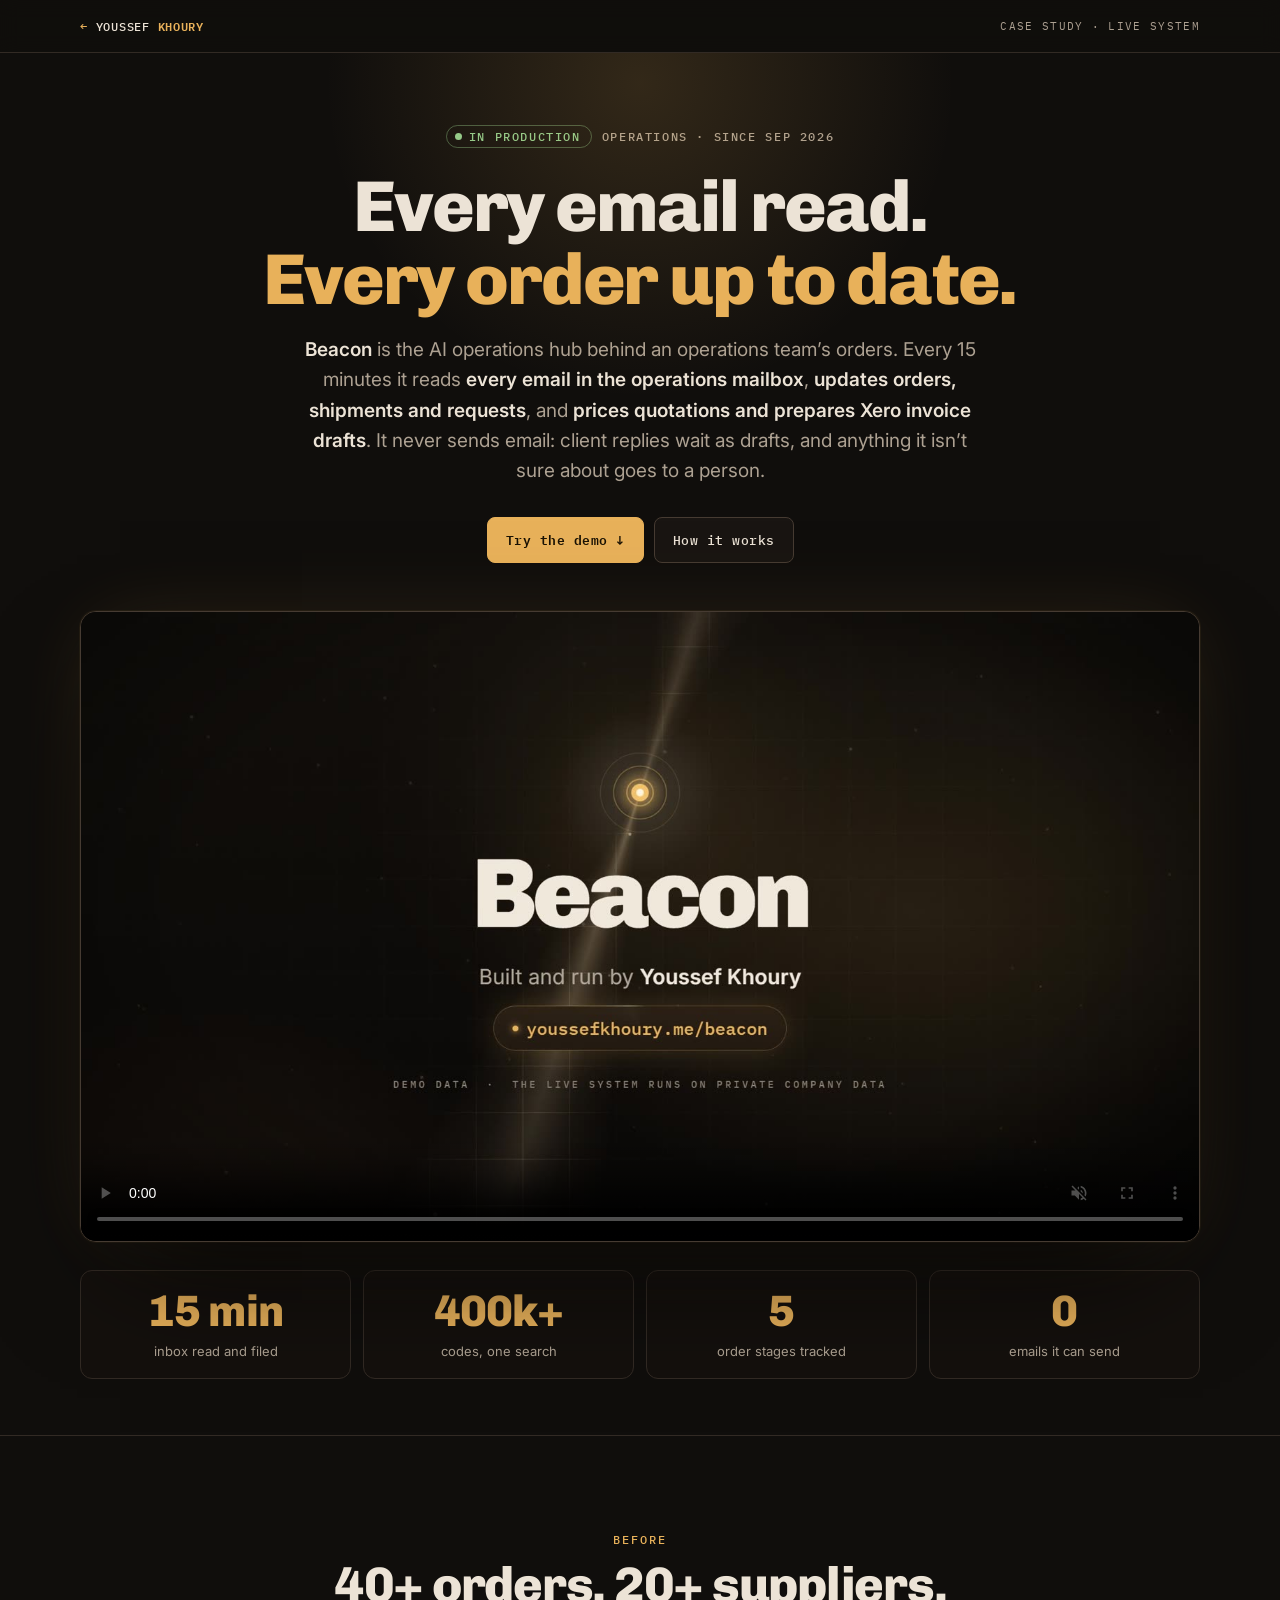
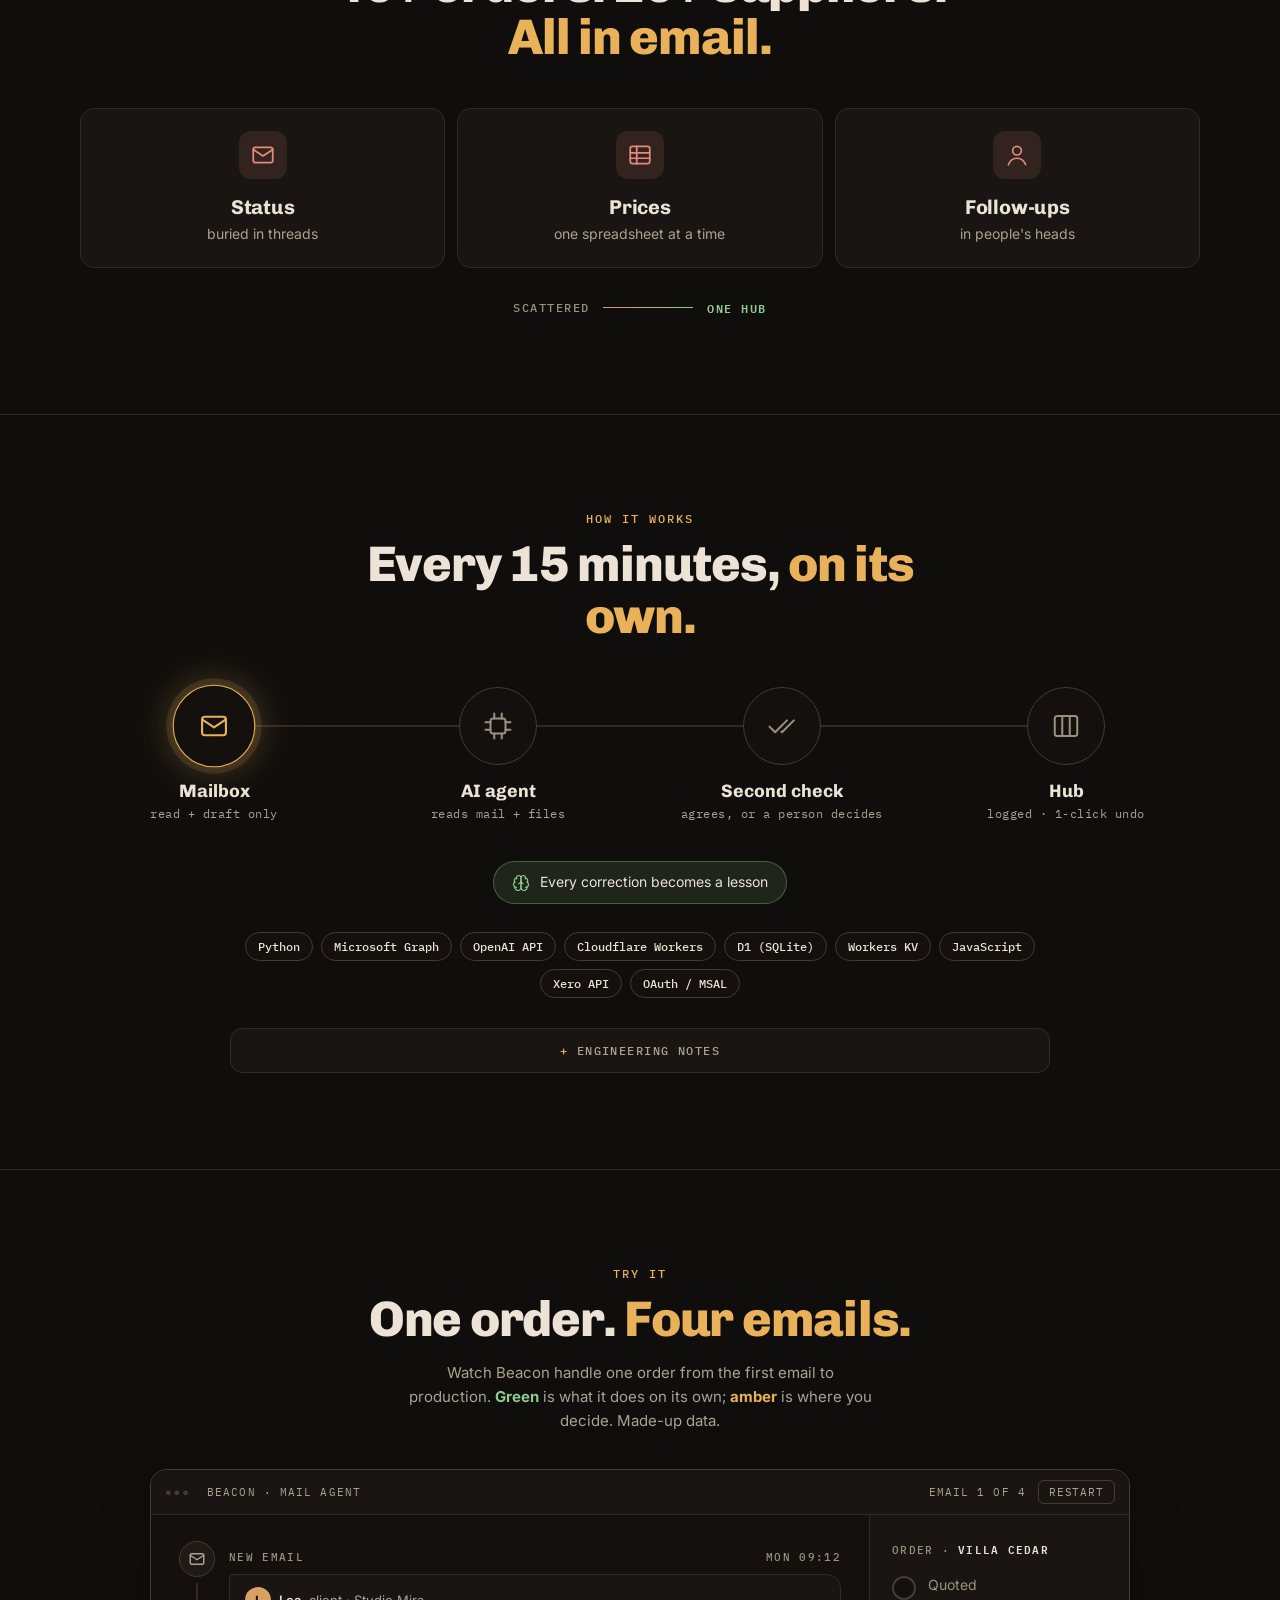
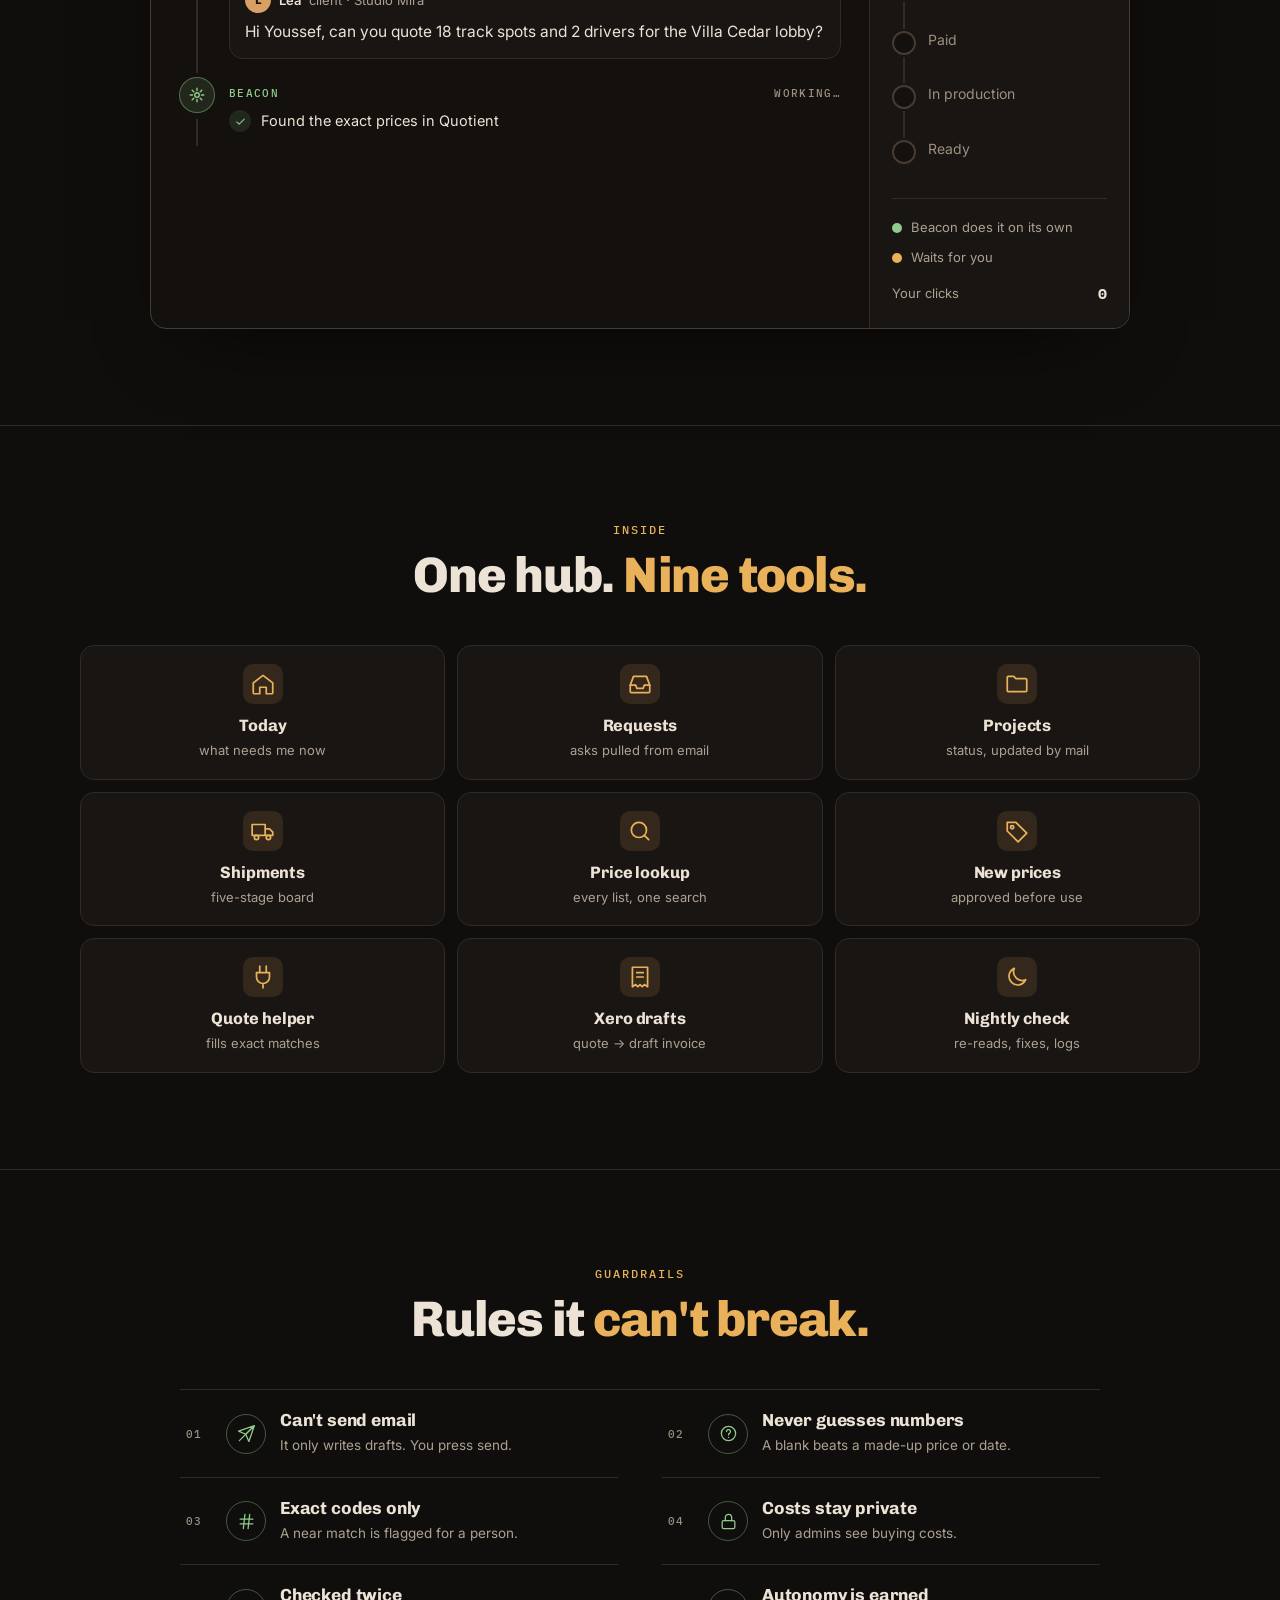
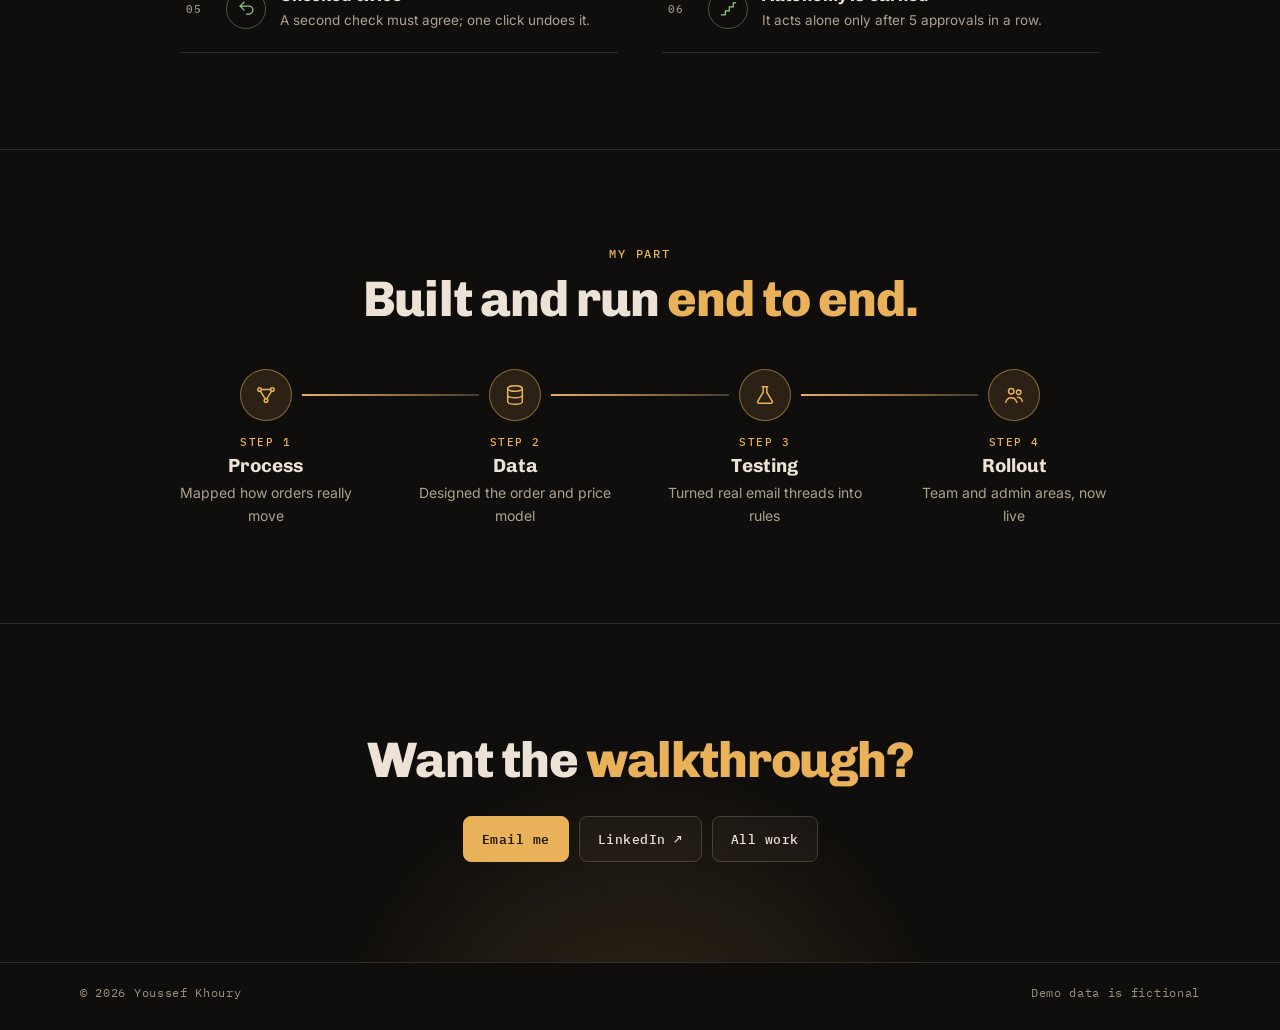
==== beacon/index.html @ 22e5a799 "Beacon: fix zigzag side order" ====
<!doctype html>
<html lang="en">
<head>
<meta charset="UTF-8" />
<meta name="viewport" content="width=device-width, initial-scale=1.0" />
<meta name="theme-color" content="#100E0C" />
<meta name="author" content="Youssef Khoury" />
<meta name="description" content="Beacon: the operations hub I built and run for an operations team. An AI mail agent turns supplier and client emails into order, shipment, request and payment updates every 15 minutes, and a person approves anything that leaves the company." />
<meta property="og:title" content="Beacon: an AI operations hub in production · Youssef Khoury" />
<meta property="og:description" content="An AI mail agent that turns supplier and client emails into order, shipment and payment updates, with a person in charge of anything that goes out." />
<meta property="og:type" content="article" />
<meta property="og:url" content="https://youssefkhoury.me/beacon/" />
<meta property="og:image" content="https://youssefkhoury.me/assets/og-beacon.png" />
<meta property="og:image:width" content="1200" />
<meta property="og:image:height" content="630" />
<meta property="og:image:alt" content="Beacon: an AI mail agent that turns the operations inbox into work, and knows when to ask." />
<meta name="twitter:card" content="summary_large_image" />
<meta name="twitter:title" content="Beacon: an AI operations hub in production · Youssef Khoury" />
<meta name="twitter:description" content="An AI mail agent that turns supplier and client emails into order, shipment and payment updates, with a person in charge of anything that goes out." />
<meta name="twitter:image" content="https://youssefkhoury.me/assets/og-beacon.png" />
<link rel="canonical" href="https://youssefkhoury.me/beacon/" />
<link rel="icon" type="image/png" sizes="32x32" href="../assets/favicon-32.png?v=3" />
<link rel="apple-touch-icon" href="../assets/apple-touch-icon.png?v=3" />
<title>Beacon · Youssef Khoury</title>
<link rel="preconnect" href="https://fonts.googleapis.com" />
<link rel="preconnect" href="https://fonts.gstatic.com" crossorigin />
<link rel="stylesheet" href="https://fonts.googleapis.com/css2?family=Chivo:wght@400..900&family=IBM+Plex+Mono:wght@400;500;600&family=Inter:wght@400;500;600&display=swap" />
<script defer src="https://cloud.umami.is/script.js" data-website-id="98d1a2bc-2c8e-4650-aa3e-07665e87773f"></script>
<script>document.documentElement.classList.add('js');</script>
<style>
:root {
  --bg: #100E0C; --surface: #191512; --surface-2: #14100D; --surface-3: #1F1A16;
  --line: #322A24; --line-2: #463B32;
  --ink: #ECE3D6; --muted: #ADA192; --faint: #9C9080;
  --accent: #E8B15A; --accent-2: #C97F4B; --accent-soft: rgba(232,177,90,.12);
  --ok: #8FCB8B; --ok-soft: rgba(143,203,139,.12);
  --warn: #E7A35A; --bad: #E58A7B; --bad-soft: rgba(229,138,123,.12);
  --mono: "IBM Plex Mono", ui-monospace, SFMono-Regular, Menlo, monospace;
  --display: "Chivo", "Inter", system-ui, sans-serif;
  --body: "Inter", system-ui, -apple-system, "Segoe UI", sans-serif;
  --shell: min(100% - 32px, 1120px);
  --ease: cubic-bezier(.22,.61,.36,1);
  --out: cubic-bezier(.16,1,.3,1);
  --r: 12px;
}
* { box-sizing: border-box; }
html { scroll-behavior: smooth; overflow-x: clip; }
body { margin: 0; background: var(--bg); color: var(--ink); font: 15px/1.6 var(--body); -webkit-font-smoothing: antialiased; overflow-x: clip; }
a { color: inherit; }
.shell { width: var(--shell); margin: 0 auto; }
.skip-link { position: fixed; z-index: 99; top: 10px; left: 10px; padding: 8px 12px; background: var(--accent); color: #1a1204; border-radius: 6px; font: 12px var(--mono); transform: translateY(-160%); }
.skip-link:focus { transform: none; }
:focus-visible { outline: 2px solid var(--accent); outline-offset: 3px; }

/* scroll progress */
.progress { position: fixed; z-index: 30; top: 0; left: 0; right: 0; height: 2px; background: linear-gradient(90deg, var(--accent-2), var(--accent)); transform-origin: 0 50%; transform: scaleX(0); }

/* reveal on scroll */
.js .rv { opacity: 0; transform: translateY(34px); filter: blur(8px); transition: opacity .9s var(--out), transform .9s var(--out), filter .9s var(--out); transition-delay: calc(var(--i, 0) * 90ms); }
.js .rv.in { opacity: 1; transform: none; filter: none; }
.js .rv.pop { transform: translateY(24px) scale(.94); }
.js .rv.pop.in { transform: none; }

/* icons: stroke draws in when revealed */
.ico { width: 26px; height: 26px; display: block; fill: none; stroke: currentColor; stroke-width: 1.6; stroke-linecap: round; stroke-linejoin: round; }
.ico * { stroke-dasharray: 1; stroke-dashoffset: 0; }
.js .rv .ico * { stroke-dashoffset: 1; transition: stroke-dashoffset 1.3s var(--ease); transition-delay: calc(var(--i, 0) * 90ms + 250ms); }
.js .rv.in .ico * { stroke-dashoffset: 0; }

/* top bar */
.topbar { position: sticky; top: 0; z-index: 20; background: rgba(16,14,12,.86); backdrop-filter: blur(10px); -webkit-backdrop-filter: blur(10px); border-bottom: 1px solid var(--line); }
.topbar .shell { display: flex; align-items: center; justify-content: space-between; height: 52px; gap: 12px; }
.back { display: inline-flex; align-items: center; gap: 8px; text-decoration: none; font: 500 12px var(--mono); letter-spacing: .06em; color: var(--ink); }
.back b { color: var(--accent); font-weight: 600; }
.back:hover span.arr { transform: translateX(-3px); }
.back span.arr { transition: transform .2s var(--ease); color: var(--accent); }
.tb-tag { font: 11px var(--mono); letter-spacing: .12em; color: var(--muted); text-transform: uppercase; white-space: nowrap; }

/* hero */
.hero { padding: 72px 0 56px; position: relative; overflow: hidden; }
.glow { position: absolute; width: 900px; height: 900px; left: 50%; top: -420px; margin-left: -450px; background: radial-gradient(closest-side, rgba(232,177,90,.16), transparent 70%); pointer-events: none; }
.eyebrow { display: flex; justify-content: center; align-items: center; gap: 10px; font: 500 11.5px var(--mono); letter-spacing: .14em; text-transform: uppercase; color: var(--muted); margin: 0 0 22px; flex-wrap: wrap; }
.live { display: inline-flex; align-items: center; gap: 7px; padding: 3px 10px 3px 8px; border: 1px solid rgba(143,203,139,.4); border-radius: 99px; color: var(--ok); }
.live i { width: 7px; height: 7px; border-radius: 50%; background: var(--ok); animation: pulse 2s infinite; }
@keyframes pulse { 0% { box-shadow: 0 0 0 0 rgba(143,203,139,.55); } 70% { box-shadow: 0 0 0 8px rgba(143,203,139,0); } 100% { box-shadow: 0 0 0 0 rgba(143,203,139,0); } }
h1 { font: 800 clamp(34px, 6.4vw, 72px)/1.02 var(--display); letter-spacing: -.03em; margin: 0 auto 18px; text-align: center; }
h1 em { display: block; }
@media (min-width: 720px) { h1, h1 em { white-space: nowrap; } }
h1 .w { display: inline-block; }
.js h1 .w { opacity: 0; transform: translateY(.5em) rotate(4deg); filter: blur(10px); animation: word 1s var(--out) forwards; animation-delay: calc(var(--i) * 70ms + 150ms); }
@keyframes word { to { opacity: 1; transform: none; filter: none; } }
h1 em { font-style: normal; color: var(--accent); }
.sub { text-align: center; font-size: clamp(16px, 2vw, 19px); color: var(--muted); margin: 0 auto 30px; max-width: 58ch; }
.sub b { color: var(--ink); font-weight: 600; }
.hero-actions { display: flex; gap: 10px; flex-wrap: wrap; justify-content: center; }
.btn { display: inline-flex; align-items: center; gap: 8px; padding: 11px 18px; border-radius: 8px; border: 1px solid var(--line-2); background: var(--surface); color: var(--ink); font: 500 12.5px var(--mono); letter-spacing: .04em; text-decoration: none; cursor: pointer; transition: border-color .2s, background .2s, transform .2s var(--ease); }
.btn:hover { border-color: var(--accent); transform: translateY(-2px); }
.btn.primary { background: var(--accent); color: #1a1204; border-color: var(--accent); font-weight: 600; }
.btn.primary:hover { background: #F4C56D; }

.reel-wrap { margin: 48px auto 0; perspective: 1600px; }
.reel { position: relative; border-radius: 16px; overflow: hidden; border: 1px solid var(--line-2); background: #0C0A09; box-shadow: 0 50px 120px -40px rgba(0,0,0,.9), 0 0 0 1px rgba(232,177,90,.06), 0 0 80px -20px rgba(232,177,90,.18); transform-origin: 50% 0; will-change: transform; }
.reel video { display: block; width: 100%; height: auto; aspect-ratio: 16 / 9; }
.js .reel { animation: rise 1.4s var(--out) .55s both; }
@keyframes rise { from { opacity: 0; transform: translateY(60px) rotateX(18deg) scale(.94); } to { opacity: 1; transform: none; } }

.stats { display: grid; grid-template-columns: repeat(4, 1fr); gap: 12px; margin-top: 28px; }
.stat { text-align: center; border: 1px solid var(--line); border-radius: var(--r); background: var(--surface-2); padding: 18px 18px 16px; }
.stat b { display: block; font: 800 clamp(30px, 4vw, 44px)/1 var(--display); color: var(--accent); letter-spacing: -.02em; margin-bottom: 8px; font-variant-numeric: tabular-nums; }
.stat span { font-size: 13px; color: var(--muted); display: block; }

/* sections */
section.block { padding: 96px 0; border-top: 1px solid var(--line); position: relative; }
.kick { display: block; text-align: center; font: 500 12px var(--mono); letter-spacing: .16em; text-transform: uppercase; color: var(--accent); margin: 0 0 12px; }
h2 { font: 800 clamp(28px, 4.4vw, 50px)/1.05 var(--display); letter-spacing: -.025em; margin: 0 auto 44px; text-align: center; max-width: 20ch; }
h2 em { font-style: normal; color: var(--accent); }
.lead { text-align: center; color: var(--muted); margin: -28px auto 36px; max-width: 52ch; }

/* tiles */
.tiles { display: grid; gap: 12px; }
.t3 { grid-template-columns: repeat(3, 1fr); }
.t4 { grid-template-columns: repeat(4, 1fr); }
.tile { text-align: center; border: 1px solid var(--line); border-radius: 14px; background: var(--surface); padding: 22px; position: relative; overflow: hidden; transition: border-color .3s, transform .3s var(--ease); }
.tile:hover { border-color: var(--line-2); transform: translateY(-3px); }
.tile::after { content: ""; position: absolute; inset: 0; background: radial-gradient(400px circle at var(--mx, 50%) var(--my, 0%), rgba(232,177,90,.08), transparent 45%); opacity: 0; transition: opacity .3s; pointer-events: none; }
.tile:hover::after { opacity: 1; }
.badge { width: 48px; height: 48px; border-radius: 12px; display: grid; place-items: center; background: var(--accent-soft); color: var(--accent); margin: 0 auto 16px; }
.badge.g { background: var(--ok-soft); color: var(--ok); }
.badge.b { background: var(--bad-soft); color: var(--bad); }
.tile h3 { font: 700 20px/1.2 var(--display); margin: 0 0 4px; letter-spacing: -.01em; }
.tile p { margin: 0; color: var(--muted); font-size: 14px; }
.tile.sm { padding: 18px; }
.tile.sm .badge { width: 40px; height: 40px; border-radius: 10px; margin: 0 auto 12px; }
.tile.sm h3 { font-size: 16.5px; }
.tile.sm p { font-size: 13px; }

/* before -> after */
.shift { display: flex; align-items: center; justify-content: center; gap: 14px; margin-top: 30px; font: 500 12px var(--mono); letter-spacing: .12em; text-transform: uppercase; color: var(--faint); }
.shift b { color: var(--ok); font-weight: 600; }
.shift i { display: block; width: 90px; height: 1px; background: linear-gradient(90deg, var(--bad), var(--ok)); transform-origin: 0 50%; transform: scaleX(0); transition: transform 1.2s var(--out) .4s; }
.shift.in i { transform: none; }

/* pipeline (scroll driven) */
.pipe { --p: 0; position: relative; display: grid; grid-template-columns: repeat(4, 1fr); gap: 16px; }
.track { position: absolute; left: 12.5%; right: 12.5%; top: 38px; height: 2px; background: var(--line); border-radius: 2px; }
.fill { position: absolute; inset: 0; background: linear-gradient(90deg, var(--accent-2), var(--accent)); transform-origin: 0 50%; transform: scaleX(var(--p)); border-radius: 2px; }
.packet { position: absolute; top: 50%; left: calc(var(--p) * 100%); width: 12px; height: 12px; margin: -6px 0 0 -6px; border-radius: 50%; background: var(--accent); box-shadow: 0 0 0 4px rgba(232,177,90,.18), 0 0 24px 4px rgba(232,177,90,.5); opacity: calc(var(--p) * 20); }
.pnode { text-align: center; position: relative; }
.ring { width: 78px; height: 78px; margin: 0 auto 16px; border-radius: 50%; display: grid; place-items: center; background: var(--surface-2); border: 1px solid var(--line-2); color: var(--faint); position: relative; z-index: 1; transition: color .5s, border-color .5s, box-shadow .5s, transform .5s var(--out); }
.ring .ico { width: 30px; height: 30px; }
.pnode.lit .ring { color: var(--accent); border-color: var(--accent); box-shadow: 0 0 0 6px var(--accent-soft), 0 0 40px -6px rgba(232,177,90,.55); transform: scale(1.06); }
.pnode.lit.g .ring { color: var(--ok); border-color: var(--ok); box-shadow: 0 0 0 6px var(--ok-soft), 0 0 40px -6px rgba(143,203,139,.55); }
.pnode h3 { font: 700 18px/1.2 var(--display); margin: 0 0 4px; }
.pnode p { margin: 0; font: 12px var(--mono); letter-spacing: .04em; color: var(--muted); }
.loop { display: flex; justify-content: center; align-items: center; gap: 10px; margin: 40px auto 0; width: fit-content; max-width: 100%; border: 1px solid rgba(143,203,139,.35); background: var(--ok-soft); border-radius: 99px; padding: 9px 18px; font-size: 14px; color: var(--ink); }
.loop .ico { width: 18px; height: 18px; color: var(--ok); flex: none; }
.js .loop .ico { animation: think 2.4s var(--ease) infinite; transform-origin: 50% 50%; transform-box: fill-box; }
@keyframes think { 0%, 100% { transform: scale(1); filter: drop-shadow(0 0 0 rgba(143,203,139,0)); } 50% { transform: scale(1.12); filter: drop-shadow(0 0 6px rgba(143,203,139,.7)); } }
.stack { display: flex; flex-wrap: wrap; justify-content: center; gap: 8px; margin: 28px auto 0; max-width: 820px; }
.stack span { font: 500 12px var(--mono); padding: 6px 12px; border: 1px solid var(--line-2); border-radius: 99px; color: var(--ink); background: var(--surface-2); }
details.more { margin: 30px auto 0; max-width: 820px; border: 1px solid var(--line); border-radius: var(--r); background: var(--surface); }
details.more summary { cursor: pointer; padding: 14px 20px; font: 500 12px var(--mono); letter-spacing: .12em; text-transform: uppercase; color: var(--muted); list-style: none; text-align: center; }
details.more summary::-webkit-details-marker { display: none; }
details.more summary::before { content: "+ "; color: var(--accent); }
details.more[open] summary::before { content: "− "; }
details.more summary:hover { color: var(--ink); }
.eng { display: grid; grid-template-columns: repeat(2, 1fr); gap: 10px 28px; margin: 0; padding: 4px 20px 20px; list-style: none; }
.eng li { position: relative; padding-left: 18px; color: var(--muted); font-size: 14px; }
.eng li::before { content: "▸"; position: absolute; left: 0; color: var(--accent); }
.eng li b { color: var(--ink); font-weight: 600; }

/* desktop scrollbar, same as the main site */
@media (min-width: 900px) {
  html { scrollbar-color: var(--accent) var(--surface-2); scrollbar-width: thin; }
  html::-webkit-scrollbar { width: 12px; }
  html::-webkit-scrollbar-track { background: var(--surface-2); border-left: 1px solid var(--line); }
  html::-webkit-scrollbar-thumb { background: var(--accent); border: 3px solid var(--surface-2); border-radius: 999px; }
  html::-webkit-scrollbar-thumb:hover { background: #F4C56D; }
}
/* guardrails: a numbered rulebook, not boxes */
.rules { list-style: none; margin: 0 auto; padding: 0; max-width: 920px; display: grid; grid-template-columns: 1fr 1fr; gap: 0 44px; border-top: 1px solid var(--line); }
.rules li { display: grid; grid-template-columns: 26px 40px minmax(0, 1fr); align-items: center; gap: 14px; padding: 20px 6px; border-bottom: 1px solid var(--line); transition: background .3s; }
.rules li:hover { background: linear-gradient(90deg, var(--ok-soft), transparent 70%); }
.rl-n { font: 500 11px var(--mono); letter-spacing: .1em; color: var(--faint); }
.rl-ico { width: 40px; height: 40px; border-radius: 50%; display: grid; place-items: center; border: 1px solid rgba(143,203,139,.4); color: var(--ok); }
.rl-ico .ico { width: 19px; height: 19px; }
.rules h3 { font: 700 17.5px/1.25 var(--display); margin: 0; letter-spacing: -.01em; }
.rules p { margin: 3px 0 0; font-size: 13.5px; color: var(--muted); }
/* my part: four connected steps */
.flow4 { list-style: none; margin: 0 auto; padding: 0; max-width: 980px; display: grid; grid-template-columns: repeat(4, minmax(0, 1fr)); gap: 0 18px; }
.flow4 li { position: relative; padding-top: 66px; text-align: center; }
.flow4 li:not(:last-child)::before { content: ""; position: absolute; top: 25px; left: calc(50% + 36px); width: calc(100% + 18px - 72px); height: 2px; background: linear-gradient(90deg, var(--accent), var(--line-2)); }
.fl-path { display: none; }
.fl-dot { position: absolute; z-index: 1; top: 0; left: 50%; transform: translateX(-50%); width: 52px; height: 52px; border-radius: 50%; display: grid; place-items: center; border: 1px solid rgba(232,177,90,.5); background: var(--accent-soft); color: var(--accent); }
.fl-dot .ico { width: 22px; height: 22px; }
.fl-n { display: block; margin-bottom: 6px; font: 500 10.5px var(--mono); letter-spacing: .14em; text-transform: uppercase; color: var(--accent); }
.flow4 h3 { font: 700 19px/1.2 var(--display); margin: 0 0 4px; }
.flow4 p { margin: 0 auto; max-width: 22ch; font-size: 14px; color: var(--muted); }
@media (max-width: 720px) {
  .rules { grid-template-columns: 1fr; }
  .rules li { grid-template-columns: 22px 36px minmax(0, 1fr); gap: 12px; padding: 16px 2px; }
  .rl-ico { width: 36px; height: 36px; }
  /* zigzag: steps alternate sides, joined by diagonal lines */
  .flow4 { position: relative; grid-template-columns: 1fr; max-width: 420px; }
  .fl-path { display: block; position: absolute; inset: 0; width: 100%; height: 100%; overflow: visible; pointer-events: none; }
  .flow4 li { height: 150px; padding: 2px 8% 0 calc(12% + 38px); text-align: left; }
  .flow4 li:last-child { height: 100px; }
  .flow4 li:not(:last-child)::before { display: none; }
  .flow4 li:nth-of-type(even) { padding: 2px calc(12% + 38px) 0 8%; text-align: right; }
  .fl-dot { left: calc(12% - 26px); transform: none; background: var(--bg); box-shadow: inset 0 0 0 60px var(--accent-soft); }
  .flow4 li:nth-of-type(even) .fl-dot { left: calc(88% - 26px); }
  .flow4 h3 { font-size: 17px; }
  .flow4 p { margin: 0; max-width: none; font-size: 13.5px; }
}
/* demo */
.demo { max-width: 980px; margin: 0 auto; scroll-margin-top: 76px; border: 1px solid var(--line-2); border-radius: 16px; background: var(--surface-2); overflow: hidden; box-shadow: 0 30px 80px -40px rgba(0,0,0,.8); }
.win-bar { display: flex; align-items: center; justify-content: space-between; gap: 10px; padding: 10px 14px; border-bottom: 1px solid var(--line); background: var(--surface); font: 11px var(--mono); letter-spacing: .1em; color: var(--muted); text-transform: uppercase; }
.win-bar .dots { color: var(--line-2); letter-spacing: 2px; }
.win-bar .wb-r { display: flex; align-items: center; gap: 12px; }
.win-bar button { background: none; border: 1px solid var(--line-2); color: var(--muted); font: 11px var(--mono); letter-spacing: .08em; padding: 4px 10px; border-radius: 6px; cursor: pointer; text-transform: uppercase; }
.win-bar button:hover { color: var(--ink); border-color: var(--accent); }
.demo-body { display: grid; grid-template-columns: minmax(0, 1fr); }

/* order tracker */
.side { background: var(--surface); border-bottom: 1px solid var(--line); padding: 14px 16px 12px; }
.tr-h { font: 500 10.5px var(--mono); letter-spacing: .12em; text-transform: uppercase; color: var(--faint); margin: 0 0 12px; }
.tr-h b { color: var(--ink); font-weight: 600; }
.tr { list-style: none; margin: 0; padding: 0; display: grid; grid-template-columns: repeat(4, minmax(0, 1fr)); }
.tr li { position: relative; text-align: center; font-size: 12px; line-height: 1.3; color: var(--faint); transition: color .4s; }
.tr li + li::before { content: ""; position: absolute; top: 11px; right: 50%; width: 100%; height: 2px; background: var(--line); transition: background .5s; }
.tr li.on::before { background: var(--ok); }
.tr-dot { position: relative; z-index: 1; width: 24px; height: 24px; margin: 0 auto 6px; border-radius: 50%; display: grid; place-items: center; background: var(--surface-2); border: 2px solid var(--line-2); color: #10200f; transition: background .4s, border-color .4s; }
.tr-dot svg { width: 13px; height: 13px; }
.tr li.on { color: var(--ink); }
.tr li.on .tr-dot { background: var(--ok); border-color: var(--ok); }
.tr li.now .tr-dot { animation: pulse 1.8s infinite; }
.tr li.flash .tr-dot { animation: pop 1s var(--out); }
.tr small { display: block; min-height: 1.3em; margin-top: 2px; font: 11px/1.3 var(--mono); color: var(--muted); }
.tr li.late small { color: var(--accent); }
.tr li.flash small { animation: rise .6s var(--out) both; }
@keyframes pop { 0% { transform: scale(.6); } 60% { transform: scale(1.25); box-shadow: 0 0 0 8px rgba(143,203,139,.25); } 100% { transform: none; } }
.legend { display: none; }

/* scene */
.scene { padding: 20px 22px 24px; min-width: 0; }
.lane { position: relative; display: grid; grid-template-columns: 36px minmax(0, 1fr); gap: 0 14px; padding-bottom: 18px; }
.lane::before { content: ""; position: absolute; left: 17px; top: 42px; bottom: 4px; width: 2px; background: var(--line); }
.lane.you::before, .lane.auto::before { display: none; }
.l-ico { width: 36px; height: 36px; border-radius: 50%; display: grid; place-items: center; background: var(--surface-3); border: 1px solid var(--line-2); color: var(--muted); }
.l-ico svg { width: 18px; height: 18px; }
.lane.bot .l-ico, .lane.auto .l-ico { color: var(--ok); border-color: rgba(143,203,139,.45); background: var(--ok-soft); }
.lane.you .l-ico { color: var(--accent); border-color: rgba(232,177,90,.5); background: var(--accent-soft); }
.l-h { display: flex; justify-content: space-between; gap: 8px; margin: 9px 0 10px; font: 500 11px var(--mono); letter-spacing: .12em; text-transform: uppercase; color: var(--faint); }
.lane.bot .l-h span:first-child, .lane.auto .l-h span:first-child { color: var(--ok); }
.lane.you .l-h span:first-child { color: var(--accent); }
.bubble { background: var(--surface); border: 1px solid var(--line); border-radius: 4px 14px 14px 14px; padding: 12px 15px 14px; }
.who { display: flex; align-items: center; gap: 8px; flex-wrap: wrap; font-size: 13px; color: var(--muted); margin-bottom: 7px; }
.who b { color: var(--ink); font-weight: 600; }
.av { width: 26px; height: 26px; border-radius: 50%; display: grid; place-items: center; font: 700 12px var(--display); color: #1a1204; background: #D9A066; }
.av.supplier { background: #9DB8D6; color: #0e1620; }
.bubble p { margin: 0; font-size: 15.5px; line-height: 1.55; color: var(--ink); }
.acts { list-style: none; margin: 0; padding: 0; display: grid; gap: 8px; }
.acts li { display: flex; align-items: center; gap: 10px; font-size: 14.5px; line-height: 1.4; }
.acts li b { font-weight: 600; }
.acts .tk { flex: 0 0 22px; height: 22px; border-radius: 50%; display: grid; place-items: center; background: var(--ok-soft); color: var(--ok); font: 700 12px var(--mono); }
.acts .tk svg { width: 13px; height: 13px; }
.acts li.warn { color: var(--accent); }
.acts li.warn .tk { background: var(--accent-soft); color: var(--accent); }
.result { margin-top: 14px; }

/* documents Beacon makes */
.paper { position: relative; max-width: 400px; background: #F3EBDD; color: #2a211a; border-radius: 8px; padding: 13px 16px 12px; box-shadow: 0 14px 30px -14px rgba(0,0,0,.8); }
.paper-h { display: flex; justify-content: space-between; align-items: baseline; gap: 8px; margin-bottom: 8px; font: 600 11px var(--mono); letter-spacing: .1em; text-transform: uppercase; color: #7a6652; }
.paper-h b { font: 700 15px var(--display); letter-spacing: 0; text-transform: none; color: #2a211a; }
.ln { display: flex; justify-content: space-between; gap: 12px; padding: 6px 0; border-top: 1px dashed #d4c6ae; font-size: 13.5px; }
.ln span:last-child { font-family: var(--mono); font-size: 12.5px; white-space: nowrap; }
.ln.tot { border-top: 1.5px solid #2a211a; font-weight: 700; }
.stamp { position: absolute; right: 14px; top: 38px; transform: rotate(-10deg); border: 2px solid #b8543d; color: #b8543d; border-radius: 4px; padding: 1px 8px; font: 800 12px var(--mono); letter-spacing: .14em; opacity: .85; }
.attach { display: flex; align-items: center; gap: 8px; flex-wrap: wrap; margin-top: 10px; font-size: 13px; color: var(--muted); }
.attach i { font-style: normal; font: 700 10px var(--mono); background: var(--bad); color: #1a0f0c; border-radius: 4px; padding: 3px 5px; }
.remind { display: flex; align-items: center; gap: 10px; margin-top: 10px; font-size: 13.5px; color: var(--muted); }
.remind::before { content: ""; flex: 0 0 8px; height: 8px; border-radius: 50%; background: var(--accent); }
.change { display: flex; align-items: center; gap: 10px; flex-wrap: wrap; max-width: 400px; background: var(--surface); border: 1px solid var(--line-2); border-radius: 10px; padding: 12px 14px; font-size: 14px; }
.change .k { color: var(--muted); }
.change .from { color: var(--faint); text-decoration: line-through; }
.change .to { color: var(--ok); font-weight: 600; }
.change.maybe .to { color: var(--accent); }
.change .chip { margin-left: auto; }
.chip { display: inline-flex; align-items: center; font: 500 10.5px var(--mono); letter-spacing: .08em; text-transform: uppercase; padding: 2px 8px; border-radius: 99px; border: 1px solid var(--line-2); color: var(--faint); }
.chip.amber { color: var(--accent); border-color: rgba(232,177,90,.5); background: var(--accent-soft); }

/* your part */
.why { margin: 0 0 12px; font-size: 14.5px; line-height: 1.5; color: var(--muted); }
.why b { color: var(--ink); font-weight: 600; }
.dec-row { display: flex; gap: 8px; flex-wrap: wrap; }
.dec { display: inline-flex; align-items: center; justify-content: center; gap: 8px; flex: 1 1 200px; min-height: 46px; padding: 11px 16px; border-radius: 10px; border: 1px solid var(--line-2); background: transparent; color: var(--muted); font: 600 14px var(--body); cursor: pointer; transition: background .2s, border-color .2s, color .2s, transform .2s var(--ease); }
.dec svg { width: 15px; height: 15px; }
.dec.yes { background: var(--accent); border-color: var(--accent); color: #1a1204; animation: nudge 2.4s var(--ease) infinite; }
.dec.yes:hover { background: #F4C56D; transform: translateY(-1px); }
.dec.no { flex: 0 1 160px; }
.dec.no:hover { color: var(--ink); border-color: var(--bad); }
.said { padding: 12px 14px; border-radius: 10px; border: 1px solid; font-size: 14.5px; line-height: 1.5; animation: rise .5s var(--out); }
.said.ok { border-color: rgba(143,203,139,.4); background: var(--ok-soft); }
.said.bad { border-color: rgba(229,138,123,.4); background: var(--bad-soft); }
.said b { font-weight: 600; }
.linkbtn { background: none; border: 0; padding: 0; color: var(--muted); font: 500 12.5px var(--mono); cursor: pointer; text-decoration: underline; text-underline-offset: 3px; }
.linkbtn:hover { color: var(--ink); }
.next-btn { display: flex; width: 100%; justify-content: center; align-items: center; gap: 10px; min-height: 50px; margin-top: 4px; font-size: 13.5px; animation: nudge 2.4s var(--ease) infinite, rise .5s var(--out); }
.nb-dot { width: 8px; height: 8px; border-radius: 50%; background: currentColor; animation: pulse 1.6s infinite; }
.fin-card { margin-top: 4px; border: 1px solid rgba(143,203,139,.4); background: var(--ok-soft); border-radius: 12px; padding: 18px; text-align: center; animation: rise .6s var(--out); }
.fin-h { margin: 0 0 14px; font: 700 18px var(--display); }
.fin-grid { display: grid; grid-template-columns: repeat(3, 1fr); gap: 8px; margin-bottom: 14px; }
.fin-grid div { background: var(--surface); border: 1px solid var(--line); border-radius: 10px; padding: 10px 6px; }
.fin-grid b { display: block; font: 800 26px/1.1 var(--display); color: var(--ok); }
.fin-grid span { font-size: 12px; color: var(--muted); line-height: 1.3; display: block; margin-top: 4px; }
.fin-p { margin: 0 auto 14px; max-width: 46ch; font-size: 14px; color: var(--muted); }
.hid { display: none !important; }
.pop { animation: rise .5s var(--out) both; }
@keyframes rise { from { opacity: 0; transform: translateY(8px); } to { opacity: 1; transform: none; } }
@keyframes nudge { 0%, 100% { box-shadow: 0 0 0 0 rgba(232,177,90,.5); } 60% { box-shadow: 0 0 0 10px rgba(232,177,90,0); } }

@media (min-width: 880px) {
  .demo-body { grid-template-columns: minmax(0, 1fr) 260px; }
  .side { order: 2; border-bottom: 0; border-left: 1px solid var(--line); padding: 24px 22px; }
  .side-in { position: sticky; top: 90px; }
  .tr-h { margin-bottom: 18px; }
  .tr { grid-template-columns: 1fr; }
  .tr li { display: grid; grid-template-columns: 24px 1fr; gap: 0 12px; align-items: center; text-align: left; font-size: 14px; padding-bottom: 22px; }
  .tr li:last-child { padding-bottom: 0; }
  .tr li + li::before { display: none; }
  .tr li:not(:last-child)::after { content: ""; position: absolute; left: 11px; top: 26px; bottom: 2px; width: 2px; background: var(--line); transition: background .5s; }
  .tr li.link::after { background: var(--ok); }
  .tr-dot { grid-row: span 2; margin: 0; align-self: start; }
  .tr small { margin: 0; }
  .legend { display: grid; gap: 9px; margin-top: 26px; padding-top: 18px; border-top: 1px solid var(--line); font-size: 13px; color: var(--muted); }
  .legend span { display: flex; align-items: center; gap: 9px; }
  .legend i { flex: 0 0 10px; height: 10px; border-radius: 50%; }
  .legend .lg-ok { background: var(--ok); }
  .legend .lg-you { background: var(--accent); }
  .legend .clk { margin-top: 6px; }
  .legend .clk b { color: var(--ink); font: 700 15px var(--mono); margin-left: auto; }
  .scene { padding: 26px 28px 28px; }
}
@media (max-width: 520px) {
  .scene { padding: 16px 14px 20px; }
  .lane { grid-template-columns: 30px minmax(0, 1fr); gap: 0 11px; }
  .lane::before { left: 14px; top: 36px; }
  .l-ico { width: 30px; height: 30px; }
  .l-ico svg { width: 16px; height: 16px; }
  .l-h { margin: 6px 0 8px; }
  .bubble p { font-size: 15px; }
  .acts li { font-size: 14px; }
  .dec, .dec.no { flex: 1 1 100%; }
  .tr li { font-size: 11px; }
  .tr small { font-size: 10px; }
  .fin-grid b { font-size: 22px; }
  .win-bar .wb-t { display: none; }
}

.cta { padding: 110px 0 100px; border-top: 1px solid var(--line); text-align: center; position: relative; overflow: hidden; }
.cta .glow { top: auto; bottom: -560px; }
.cta h2 { margin-bottom: 30px; }
footer { border-top: 1px solid var(--line); padding: 22px 0 30px; font: 11.5px var(--mono); color: var(--faint); letter-spacing: .06em; }
footer .shell { display: flex; justify-content: space-between; gap: 12px; flex-wrap: wrap; }

@media (max-width: 980px) {
  .t3, .t4 { grid-template-columns: repeat(2, 1fr); }
}
@media (max-width: 720px) {
  .hero { padding: 44px 0 40px; }
  .reel-wrap { margin-top: 34px; }
  section.block { padding: 68px 0; }
  h2 { margin-bottom: 32px; }
  .stats { grid-template-columns: 1fr 1fr; gap: 8px; }
  .tiles { gap: 8px; }
  .t3, .t4 { grid-template-columns: 1fr 1fr; }
  .t3 > .tile:last-child:nth-child(odd) { grid-column: 1 / -1; }
  .tile, .tile.sm { padding: 16px 10px 14px; border-radius: 12px; }
  .tile .badge, .tile.sm .badge { width: 38px; height: 38px; border-radius: 10px; margin: 0 auto 10px; }
  .tile .ico { width: 22px; height: 22px; }
  .tile h3, .tile.sm h3 { font-size: 15px; }
  .tile p, .tile.sm p { font-size: 12.5px; line-height: 1.4; }
  .eng { grid-template-columns: 1fr; }
  .pipe { grid-template-columns: 1fr; gap: 18px; max-width: 360px; margin: 0 auto; }
  .track { left: 26px; right: auto; top: 26px; bottom: 26px; width: 2px; height: auto; }
  .fill { transform-origin: 50% 0; transform: scaleY(var(--p)); }
  .packet { left: 50%; top: calc(var(--p) * 100%); margin: -6px 0 0 -6px; }
  .pnode { display: grid; grid-template-columns: 52px 1fr; gap: 0 14px; align-items: center; text-align: left; }
  .ring { margin: 0; grid-row: span 2; width: 52px; height: 52px; }
  .ring .ico { width: 22px; height: 22px; }
  .pnode.lit .ring { transform: none; box-shadow: 0 0 0 4px var(--accent-soft), 0 0 24px -6px rgba(232,177,90,.55); }
  .pnode.lit.g .ring { box-shadow: 0 0 0 4px var(--ok-soft), 0 0 24px -6px rgba(143,203,139,.55); }
  .pnode h3 { font-size: 16px; margin-bottom: 2px; }
  .pnode p { font-size: 11.5px; }
  .pnode h3 { align-self: end; }
  .pnode p { align-self: start; }
  .tb-tag .long { display: none; }
}
@media (max-width: 420px) {
  .tile h3, .tile.sm h3 { font-size: 14px; }
}
@media (prefers-reduced-motion: reduce) {
  *, *::before, *::after { animation: none !important; transition: none !important; }
  html { scroll-behavior: auto; }
  .js .rv, .js h1 .w { opacity: 1; transform: none; filter: none; }
  .js .rv .ico * { stroke-dashoffset: 0; }
}
</style>
</head>
<body>
<a class="skip-link" href="#demo">Skip to the demo</a>
<div class="progress" id="progress" aria-hidden="true"></div>

<header class="topbar">
  <div class="shell">
    <a class="back" href="../#work"><span class="arr">&larr;</span><span>YOUSSEF <b>KHOURY</b></span></a>
    <span class="tb-tag">Case study<span class="long"> &middot; live system</span></span>
  </div>
</header>

<main>
  <section class="hero">
    <div class="glow" id="glow" aria-hidden="true"></div>
    <div class="shell">
      <p class="eyebrow"><span class="live"><i></i>In production</span><span>Operations &middot; since Sep 2026</span></p>
      <h1 id="h1">Every email read. <em>Every order up to date.</em></h1>
      <p class="sub"><b>Beacon</b> is the AI operations hub behind an operations team&rsquo;s orders. Every 15 minutes it reads <b>every email in the operations mailbox</b>, <b>updates orders, shipments and requests</b>, and <b>prices quotations and prepares Xero invoice drafts</b>. It never sends email: client replies wait as drafts, and anything it isn&rsquo;t sure about goes to a person.</p>
      <div class="hero-actions">
        <a class="btn primary" href="#demo">Try the demo &darr;</a>
        <a class="btn" href="#how">How it works</a>
      </div>
      <div class="reel-wrap">
        <div class="reel" id="reel">
          <video id="reel-v" controls muted loop playsinline preload="metadata" poster="../assets/beacon-reel-poster.jpg" aria-label="35-second walkthrough of Beacon with made-up data">
            <source src="../assets/beacon-reel.mp4" type="video/mp4" />
          </video>
        </div>
      </div>
      <div class="stats">
        <div class="stat rv" style="--i:0"><b data-count="15" data-suf=" min">15 min</b><span>inbox read and filed</span></div>
        <div class="stat rv" style="--i:1"><b data-count="400" data-suf="k+">400k+</b><span>codes, one search</span></div>
        <div class="stat rv" style="--i:2"><b data-count="5">5</b><span>order stages tracked</span></div>
        <div class="stat rv" style="--i:3"><b data-count="0" data-from="9">0</b><span>emails it can send</span></div>
      </div>
    </div>
  </section>

  <section class="block" id="problem">
    <div class="shell">
      <span class="kick rv">Before</span>
      <h2 class="rv" style="--i:1">40+ orders. 20+ suppliers. <em>All in email.</em></h2>
      <div class="tiles t3">
        <div class="tile rv pop" style="--i:0"><div class="badge b"><svg class="ico" data-i="mail"></svg></div><h3>Status</h3><p>buried in threads</p></div>
        <div class="tile rv pop" style="--i:1"><div class="badge b"><svg class="ico" data-i="sheet"></svg></div><h3>Prices</h3><p>one spreadsheet at a time</p></div>
        <div class="tile rv pop" style="--i:2"><div class="badge b"><svg class="ico" data-i="user"></svg></div><h3>Follow-ups</h3><p>in people's heads</p></div>
      </div>
      <div class="shift rv" style="--i:3"><span>scattered</span><i></i><b>one hub</b></div>
    </div>
  </section>

  <section class="block" id="how">
    <div class="shell">
      <span class="kick rv">How it works</span>
      <h2 class="rv" style="--i:1">Every 15 minutes, <em>on its own.</em></h2>
      <div class="pipe" id="pipe">
        <div class="track" aria-hidden="true"><div class="fill"></div><div class="packet"></div></div>
        <div class="pnode"><div class="ring"><svg class="ico" data-i="mail"></svg></div><h3>Mailbox</h3><p>read + draft only</p></div>
        <div class="pnode"><div class="ring"><svg class="ico" data-i="cpu"></svg></div><h3>AI agent</h3><p>reads mail + files</p></div>
        <div class="pnode g"><div class="ring"><svg class="ico" data-i="check2"></svg></div><h3>Second check</h3><p>agrees, or a person decides</p></div>
        <div class="pnode"><div class="ring"><svg class="ico" data-i="board"></svg></div><h3>Hub</h3><p>logged &middot; 1-click undo</p></div>
      </div>
      <div class="loop rv"><svg class="ico" data-i="brain"></svg>Every correction becomes a lesson</div>
      <div class="stack" aria-label="Stack">
        <span class="rv" style="--i:0">Python</span><span class="rv" style="--i:1">Microsoft Graph</span><span class="rv" style="--i:2">OpenAI API</span><span class="rv" style="--i:3">Cloudflare Workers</span><span class="rv" style="--i:4">D1 (SQLite)</span><span class="rv" style="--i:5">Workers KV</span><span class="rv" style="--i:6">JavaScript</span><span class="rv" style="--i:7">Xero API</span><span class="rv" style="--i:8">OAuth / MSAL</span>
      </div>
      <details class="more">
        <summary>Engineering notes</summary>
        <ul class="eng">
          <li><b>Nothing missed, nothing doubled.</b> Each run re-scans a 6-hour overlap and skips mail already processed.</li>
          <li><b>Sent mail reads differently.</b> What we send is a confirmed action; what a supplier sends is a claim.</li>
          <li><b>Attachments are evidence.</b> PDFs, spreadsheets and photos are read; order refs come from file names too.</li>
          <li><b>Doubts go to a person.</b> If the second check disagrees, the change waits in Needs review. Every Keep or Discard is saved to measure accuracy.</li>
          <li><b>Only live facts.</b> It reads the email, the thread and live project data, so old order details can't leak into new updates.</li>
          <li><b>Failures don't block the queue.</b> Retries with backoff; 3 failures and a person takes it.</li>
          <li><b>Runs on free tiers.</b> Big price lists (the largest has 240k lines) are split into sorted chunks with a binary-search index.</li>
          <li><b>Tested before it ships.</b> Automated suites cover the API, permissions, screens and invoice builder.</li>
        </ul>
      </details>
    </div>
  </section>

  <section class="block" id="demo">
    <div class="shell">
      <span class="kick rv">Try it</span>
      <h2 class="rv" style="--i:1">One order. <em>Four emails.</em></h2>
      <p class="lead rv" style="--i:2">Watch Beacon handle one order from the first email to production. <b style="color:var(--ok)">Green</b> is what it does on its own; <b style="color:var(--accent)">amber</b> is where you decide. Made-up data.</p>
      <div class="demo rv" style="--i:2" id="demo-box" aria-label="Interactive demo of the mail agent">
        <div class="win-bar"><span><span class="dots">&#9679;&#9679;&#9679;</span>&nbsp; <span class="wb-t">Beacon &middot; </span>mail agent</span><span class="wb-r"><span id="demo-count">email 1 of 4</span><button type="button" id="reset">Restart</button></span></div>
        <div class="demo-body">
          <aside class="side" aria-label="The order in Beacon"><div class="side-in">
            <p class="tr-h">Order &middot; <b>Villa Cedar</b></p>
            <ol class="tr" id="tracker"></ol>
            <div class="legend"><span><i class="lg-ok"></i>Beacon does it on its own</span><span><i class="lg-you"></i>Waits for you</span><span class="clk">Your clicks <b id="clicks">0</b></span></div>
          </div></aside>
          <div class="scene" id="scene" aria-live="polite"></div>
        </div>
      </div>
    </div>
  </section>

  <section class="block" id="inside">
    <div class="shell">
      <span class="kick rv">Inside</span>
      <h2 class="rv" style="--i:1">One hub. <em>Nine tools.</em></h2>
      <div class="tiles t3">
        <div class="tile sm rv" style="--i:0"><div class="badge"><svg class="ico" data-i="home"></svg></div><h3>Today</h3><p>what needs me now</p></div>
        <div class="tile sm rv" style="--i:1"><div class="badge"><svg class="ico" data-i="inbox"></svg></div><h3>Requests</h3><p>asks pulled from email</p></div>
        <div class="tile sm rv" style="--i:2"><div class="badge"><svg class="ico" data-i="folder"></svg></div><h3>Projects</h3><p>status, updated by mail</p></div>
        <div class="tile sm rv" style="--i:3"><div class="badge"><svg class="ico" data-i="truck"></svg></div><h3>Shipments</h3><p>five-stage board</p></div>
        <div class="tile sm rv" style="--i:4"><div class="badge"><svg class="ico" data-i="search"></svg></div><h3>Price lookup</h3><p>every list, one search</p></div>
        <div class="tile sm rv" style="--i:5"><div class="badge"><svg class="ico" data-i="tag"></svg></div><h3>New prices</h3><p>approved before use</p></div>
        <div class="tile sm rv" style="--i:6"><div class="badge"><svg class="ico" data-i="plug"></svg></div><h3>Quote helper</h3><p>fills exact matches</p></div>
        <div class="tile sm rv" style="--i:7"><div class="badge"><svg class="ico" data-i="receipt"></svg></div><h3>Xero drafts</h3><p>quote &rarr; draft invoice</p></div>
        <div class="tile sm rv" style="--i:8"><div class="badge"><svg class="ico" data-i="moon"></svg></div><h3>Nightly check</h3><p>re-reads, fixes, logs</p></div>
      </div>
    </div>
  </section>

  <section class="block" id="rules">
    <div class="shell">
      <span class="kick rv">Guardrails</span>
      <h2 class="rv" style="--i:1">Rules it <em>can't break.</em></h2>
      <ol class="rules">
        <li class="rv" style="--i:0"><span class="rl-n">01</span><span class="rl-ico"><svg class="ico" data-i="nosend"></svg></span><div><h3>Can't send email</h3><p>It only writes drafts. You press send.</p></div></li>
        <li class="rv" style="--i:1"><span class="rl-n">02</span><span class="rl-ico"><svg class="ico" data-i="blank"></svg></span><div><h3>Never guesses numbers</h3><p>A blank beats a made-up price or date.</p></div></li>
        <li class="rv" style="--i:2"><span class="rl-n">03</span><span class="rl-ico"><svg class="ico" data-i="hash"></svg></span><div><h3>Exact codes only</h3><p>A near match is flagged for a person.</p></div></li>
        <li class="rv" style="--i:3"><span class="rl-n">04</span><span class="rl-ico"><svg class="ico" data-i="lock"></svg></span><div><h3>Costs stay private</h3><p>Only admins see buying costs.</p></div></li>
        <li class="rv" style="--i:4"><span class="rl-n">05</span><span class="rl-ico"><svg class="ico" data-i="undo"></svg></span><div><h3>Checked twice</h3><p>A second check must agree; one click undoes it.</p></div></li>
        <li class="rv" style="--i:5"><span class="rl-n">06</span><span class="rl-ico"><svg class="ico" data-i="steps"></svg></span><div><h3>Autonomy is earned</h3><p>It acts alone only after 5 approvals in a row.</p></div></li>
      </ol>
    </div>
  </section>

  <section class="block" id="role">
    <div class="shell">
      <span class="kick rv">My part</span>
      <h2 class="rv" style="--i:1">Built and run <em>end to end.</em></h2>
      <ol class="flow4">
        <svg class="fl-path" viewBox="0 0 100 550" preserveAspectRatio="none" aria-hidden="true"><polyline points="12,26 88,176 12,326 88,476" fill="none" stroke="var(--accent)" stroke-opacity=".55" stroke-width="2" stroke-dasharray="6 6" vector-effect="non-scaling-stroke"/></svg>
        <li class="rv" style="--i:0"><span class="fl-dot"><svg class="ico" data-i="map"></svg></span><span class="fl-n">Step 1</span><h3>Process</h3><p>Mapped how orders really move</p></li>
        <li class="rv" style="--i:1"><span class="fl-dot"><svg class="ico" data-i="db"></svg></span><span class="fl-n">Step 2</span><h3>Data</h3><p>Designed the order and price model</p></li>
        <li class="rv" style="--i:2"><span class="fl-dot"><svg class="ico" data-i="flask"></svg></span><span class="fl-n">Step 3</span><h3>Testing</h3><p>Turned real email threads into rules</p></li>
        <li class="rv" style="--i:3"><span class="fl-dot"><svg class="ico" data-i="users"></svg></span><span class="fl-n">Step 4</span><h3>Rollout</h3><p>Team and admin areas, now live</p></li>
      </ol>
    </div>
  </section>

  <section class="cta">
    <div class="glow" aria-hidden="true"></div>
    <div class="shell">
      <h2 class="rv">Want the <em>walkthrough?</em></h2>
      <div class="hero-actions rv" style="--i:1">
        <a class="btn primary" href="mailto:youssefkhoury01@gmail.com?subject=Beacon">Email me</a>
        <a class="btn" href="https://www.linkedin.com/in/youssefkhoury/" target="_blank" rel="noreferrer">LinkedIn &#8599;</a>
        <a class="btn" href="../#work">All work</a>
      </div>
    </div>
  </section>
</main>

<footer><div class="shell"><span>&copy; 2026 Youssef Khoury</span><span>Demo data is fictional</span></div></footer>

<script>
// Motion: icons, reveal on scroll, count-ups, scroll-driven pipeline and hero reel.
(function () {
  var reduced = window.matchMedia('(prefers-reduced-motion: reduce)').matches;
  var ICONS = {
    mail: '<rect x="3" y="5" width="18" height="14" rx="2" pathLength="1"/><path d="M3 7l9 6 9-6" pathLength="1"/>',
    sheet: '<rect x="3" y="4" width="18" height="16" rx="2" pathLength="1"/><path d="M3 10h18M3 15h18M9 4v16" pathLength="1"/>',
    user: '<circle cx="12" cy="8" r="4" pathLength="1"/><path d="M4 21c1.5-4 4.5-6 8-6s6.5 2 8 6" pathLength="1"/>',
    cpu: '<rect x="6" y="6" width="12" height="12" rx="2" pathLength="1"/><path d="M9 2v4M15 2v4M9 18v4M15 18v4M2 9h4M2 15h4M18 9h4M18 15h4" pathLength="1"/>',
    check2: '<path d="M2 12.5l4.5 4.5L16 7.5" pathLength="1"/><path d="M11.5 16.5l.5.5L21.5 7.5" pathLength="1"/>',
    board: '<rect x="3" y="4" width="18" height="16" rx="2" pathLength="1"/><path d="M9 4v16M15 4v16" pathLength="1"/>',
    brain: '<path d="M12 5a3 3 0 1 0-5.997.125 4 4 0 0 0-2.526 5.77 4 4 0 0 0 .556 6.588A4 4 0 1 0 12 18Z" pathLength="1"/><path d="M12 5a3 3 0 1 1 5.997.125 4 4 0 0 1 2.526 5.77 4 4 0 0 1-.556 6.588A4 4 0 1 1 12 18Z" pathLength="1"/><path d="M15 13a4.5 4.5 0 0 1-3-4 4.5 4.5 0 0 1-3 4" pathLength="1"/><path d="M17.599 6.5a3 3 0 0 0 .399-1.375" pathLength="1"/><path d="M6.003 5.125A3 3 0 0 0 6.401 6.5" pathLength="1"/><path d="M3.477 10.896a4 4 0 0 1 .585-.396" pathLength="1"/><path d="M19.938 10.5a4 4 0 0 1 .585.396" pathLength="1"/><path d="M6 18a4 4 0 0 1-1.967-.516" pathLength="1"/><path d="M19.967 17.484A4 4 0 0 1 18 18" pathLength="1"/>',
    loop: '<path d="M21 12a9 9 0 11-3-6.7" pathLength="1"/><path d="M21 3v6h-6" pathLength="1"/>',
    home: '<path d="M3 11l9-7 9 7v9a1 1 0 01-1 1h-5v-6H9v6H4a1 1 0 01-1-1z" pathLength="1"/>',
    inbox: '<path d="M3 13l3-8h12l3 8v6a1 1 0 01-1 1H4a1 1 0 01-1-1z" pathLength="1"/><path d="M3 13h5l1 3h6l1-3h5" pathLength="1"/>',
    folder: '<path d="M3 6a1 1 0 011-1h5l2 2h9a1 1 0 011 1v10a1 1 0 01-1 1H4a1 1 0 01-1-1z" pathLength="1"/>',
    truck: '<path d="M2 6h12v10H2zM14 10h4l3 3v3h-7" pathLength="1"/><circle cx="6" cy="18" r="2" pathLength="1"/><circle cx="17" cy="18" r="2" pathLength="1"/>',
    search: '<circle cx="11" cy="11" r="7" pathLength="1"/><path d="M20 20l-4-4" pathLength="1"/>',
    tag: '<path d="M3 12V4h8l10 10-8 8z" pathLength="1"/><circle cx="7.5" cy="8.5" r="1.5" pathLength="1"/>',
    plug: '<path d="M9 2v6M15 2v6M6 8h12v4a6 6 0 01-12 0zM12 18v4" pathLength="1"/>',
    receipt: '<path d="M5 3h14v18l-3-2-2 2-2-2-2 2-2-2-3 2z" pathLength="1"/><path d="M9 8h6M9 12h6" pathLength="1"/>',
    moon: '<path d="M20 14.5A8 8 0 019.5 4a8 8 0 1010.5 10.5z" pathLength="1"/>',
    nosend: '<path d="M22 2L11 13M22 2l-7 20-4-9-9-4z" pathLength="1"/><path d="M3 21L21 3" pathLength="1"/>',
    blank: '<circle cx="12" cy="12" r="9" pathLength="1"/><path d="M9.5 9.5a2.5 2.5 0 114 2c-1 .6-1.5 1.2-1.5 2.3M12 17h.01" pathLength="1"/>',
    hash: '<path d="M4 9h16M4 15h16M10 3L8 21M16 3l-2 18" pathLength="1"/>',
    lock: '<rect x="4" y="11" width="16" height="10" rx="2" pathLength="1"/><path d="M8 11V7a4 4 0 018 0v4" pathLength="1"/>',
    undo: '<path d="M9 14L4 9l5-5" pathLength="1"/><path d="M4 9h11a5 5 0 010 10h-3" pathLength="1"/>',
    steps: '<path d="M3 20h5v-5h5v-5h5V5h3" pathLength="1"/>',
    map: '<circle cx="5" cy="6" r="2" pathLength="1"/><circle cx="19" cy="6" r="2" pathLength="1"/><circle cx="12" cy="18" r="2" pathLength="1"/><path d="M7 6h10M6 8l5 8M18 8l-5 8" pathLength="1"/>',
    db: '<ellipse cx="12" cy="5" rx="8" ry="3" pathLength="1"/><path d="M4 5v14c0 1.7 3.6 3 8 3s8-1.3 8-3V5M4 12c0 1.7 3.6 3 8 3s8-1.3 8-3" pathLength="1"/>',
    flask: '<path d="M9 3h6M10 3v6L4 19a1.5 1.5 0 001.3 2h13.4A1.5 1.5 0 0020 19l-6-10V3" pathLength="1"/>',
    users: '<circle cx="9" cy="8" r="3" pathLength="1"/><path d="M3 20c.8-3 3-5 6-5s5.2 2 6 5" pathLength="1"/><circle cx="17" cy="9" r="2.5" pathLength="1"/><path d="M16 14.5c2.5 0 4.3 1.6 5 4.5" pathLength="1"/>'
  };
  document.querySelectorAll('svg.ico[data-i]').forEach(function (s) {
    s.setAttribute('viewBox', '0 0 24 24'); s.setAttribute('aria-hidden', 'true');
    s.innerHTML = ICONS[s.getAttribute('data-i')] || '';
  });

  // headline words
  var h1 = document.getElementById('h1'), n = 0;
  (function split(node) {
    Array.prototype.slice.call(node.childNodes).forEach(function (c) {
      if (c.nodeType === 3) {
        var frag = document.createDocumentFragment();
        c.textContent.split(/(\s+)/).forEach(function (part) {
          if (!part) return;
          if (/^\s+$/.test(part)) { frag.appendChild(document.createTextNode(part)); return; }
          var w = document.createElement('span'); w.className = 'w'; w.style.setProperty('--i', n++); w.textContent = part; frag.appendChild(w);
        });
        node.replaceChild(frag, c);
      } else if (c.nodeType === 1) split(c);
    });
  })(h1);

  function count(b) {
    var to = +b.getAttribute('data-count'), from = +(b.getAttribute('data-from') || 0);
    var pre = b.getAttribute('data-pre') || '', suf = b.getAttribute('data-suf') || '', t0 = null;
    if (reduced) return;
    function step(ts) {
      if (t0 === null) t0 = ts;
      var k = Math.min(1, (ts - t0) / 1400), e = 1 - Math.pow(1 - k, 4);
      b.textContent = pre + Math.round(from + (to - from) * e) + suf;
      if (k < 1) requestAnimationFrame(step);
    }
    b.textContent = pre + from + suf;
    requestAnimationFrame(step);
  }

  var items = document.querySelectorAll('.rv');
  if (reduced || !('IntersectionObserver' in window)) {
    items.forEach(function (x) { x.classList.add('in'); });
  } else {
    var io = new IntersectionObserver(function (es) {
      es.forEach(function (e) {
        if (!e.isIntersecting) return;
        e.target.classList.add('in');
        var b = e.target.querySelector('[data-count]'); if (b) count(b);
        io.unobserve(e.target);
      });
    }, { rootMargin: '0px 0px -10% 0px', threshold: 0.12 });
    items.forEach(function (x) { io.observe(x); });
  }

  // cursor light on tiles
  document.querySelectorAll('.tile').forEach(function (t) {
    t.addEventListener('pointermove', function (e) {
      var r = t.getBoundingClientRect();
      t.style.setProperty('--mx', (e.clientX - r.left) + 'px'); t.style.setProperty('--my', (e.clientY - r.top) + 'px');
    });
  });

  var bar = document.getElementById('progress'), pipe = document.getElementById('pipe');
  var nodes = pipe.querySelectorAll('.pnode'), reel = document.getElementById('reel'), glow = document.getElementById('glow');
  var video = document.getElementById('reel-v'), ticking = false, userPaused = false, ourPause = false;
  // Only we pause it off-screen; a pause from the viewer's own click sticks until they press play.
  video.addEventListener('pause', function () { if (!ourPause) userPaused = true; ourPause = false; });
  video.addEventListener('play', function () { userPaused = false; });
  function playIfSeen(vh) {
    var r = video.getBoundingClientRect(), seen = (Math.min(r.bottom, vh) - Math.max(r.top, 0)) / r.height;
    if (seen >= 0.6 && window.scrollY > 40 && video.paused && !userPaused) { var pr = video.play(); if (pr && pr.catch) pr.catch(function () {}); }
    else if (seen < 0.2 && !video.paused) { ourPause = true; video.pause(); }
  }
  function clamp(v) { return v < 0 ? 0 : v > 1 ? 1 : v; }
  function frame() {
    ticking = false;
    var vh = window.innerHeight, de = document.documentElement;
    bar.style.transform = 'scaleX(' + clamp(window.scrollY / (de.scrollHeight - vh)) + ')';
    var r = pipe.getBoundingClientRect();
    var p = reduced ? 1 : clamp((vh * 0.82 - r.top) / (vh * 0.5));
    pipe.style.setProperty('--p', p.toFixed(4));
    nodes.forEach(function (nd, i) { nd.classList.toggle('lit', p >= i / (nodes.length - 1) - 0.02); });
    if (!reduced) {
      var h = clamp(window.scrollY / (vh * 0.9));
      reel.style.transform = h ? 'rotateX(' + (h * 10).toFixed(2) + 'deg) scale(' + (1 - h * 0.06).toFixed(4) + ')' : '';
      glow.style.transform = 'translateY(' + (window.scrollY * 0.35).toFixed(1) + 'px)';
      playIfSeen(vh);
    }
  }
  function onScroll() { if (!ticking) { ticking = true; requestAnimationFrame(frame); } }
  window.addEventListener('scroll', onScroll, { passive: true });
  window.addEventListener('resize', onScroll);
  frame();
  reel.addEventListener('animationend', function () { reel.style.animation = 'none'; frame(); });

})();

// Demo: one order told in four emails. Each email plays as: email in, what Beacon does, your part.
(function () {
  var reduced = window.matchMedia('(prefers-reduced-motion: reduce)').matches;
  var STEP = reduced ? 0 : 560;
  function svg(p) { return '<svg viewBox="0 0 24 24" aria-hidden="true" fill="none" stroke="currentColor" stroke-width="1.9" stroke-linecap="round" stroke-linejoin="round">' + p + '</svg>'; }
  var I = {
    mail: svg('<rect x="3" y="5" width="18" height="14" rx="2"/><path d="M3 7l9 6 9-6"/>'),
    bot: svg('<circle cx="12" cy="12" r="3"/><path d="M12 3v3M12 18v3M3 12h3M18 12h3M5.6 5.6l2.1 2.1M16.3 16.3l2.1 2.1M5.6 18.4l2.1-2.1M16.3 7.7l2.1-2.1"/>'),
    you: svg('<circle cx="12" cy="8" r="4"/><path d="M4 21c1.5-4 4.5-6 8-6s6.5 2 8 6"/>'),
    auto: svg('<path d="M13 2L4 14h7l-1 8 9-12h-7z"/>'),
    tick: svg('<path d="M5 12.5l4.5 4.5L19 7.5"/>')
  };

  function paper(title, no, stamp) {
    return '<div class="paper"><div class="paper-h"><span>' + title + '</span><b>' + no + '</b></div>' +
      (stamp ? '<span class="stamp">' + stamp + '</span>' : '') +
      '<div class="ln"><span>18 &times; track spot</span><span>1,152</span></div>' +
      '<div class="ln"><span>2 &times; driver</span><span>76</span></div>' +
      '<div class="ln tot"><span>Total</span><span>USD 1,228</span></div></div>';
  }

  var SCENES = [
    {
      id: 'm1', mode: 'review', when: 'Mon 09:12', who: 'Lea', role: 'client &middot; Studio Mira', kind: 'client',
      text: 'Hi Youssef, can you quote 18 track spots and 2 drivers for the Villa Cedar lobby?',
      acts: ['Found the exact prices in Quotient', 'Checked stock: <b>12 spots short</b>', 'Made the quote and a reply draft'],
      result: function () { return paper('Quote', 'Q-1042') + '<div class="attach"><i>PDF</i>attached to a reply to Lea, not sent</div>'; },
      why: 'It goes to a client, so <b>you check it first</b>.',
      yes: 'Looks right, save the draft', no: 'Something&rsquo;s off',
      ok: 'Saved in Outlook with the PDF attached. <b>You press send.</b>',
      next: 'Lea approves and pays'
    },
    {
      id: 'm2', mode: 'review', when: 'Mon 14:40', who: 'Lea', role: 'client &middot; Studio Mira', kind: 'client',
      text: 'Approved! Payment sent today, slip attached.',
      acts: ['Read the payment slip: <b>USD 1,228</b>', 'Matched it to quote Q-1042', 'Prepared the invoice'],
      result: function () { return paper('Invoice &middot; Xero', 'Q-1042', 'DRAFT') + '<div class="remind">Reminder for you: order the spots and drivers from Lumeria</div>'; },
      why: 'Invoices are money, so <b>you confirm first</b>.',
      yes: 'Create the draft invoice', no: 'Something&rsquo;s off',
      ok: 'Draft invoice created in Xero. <b>You approve and send it.</b>',
      next: 'the supplier confirms'
    },
    {
      id: 'm3', mode: 'auto', when: 'Wed 10:05', who: 'Giulia', role: 'supplier &middot; Lumeria', kind: 'supplier',
      text: 'Thanks for your order PO-0317. Confirmed, it will be ready on 12 October.',
      acts: ['Matched it to your order with Lumeria', 'A second AI check agrees'],
      result: function () { return '<div class="change"><span class="k">Villa Cedar</span><span class="from">paid</span>&rarr;<span class="to">in production</span></div>'; },
      why: 'Nothing leaves the company and both checks agree, so <b>Beacon updated it on its own</b>. It&rsquo;s logged, with one-click undo.',
      next: 'a vague update'
    },
    {
      id: 'm4', mode: 'doubt', when: 'Fri 16:20', who: 'Giulia', role: 'supplier &middot; Lumeria', kind: 'supplier',
      text: 'Small hold-up on the drivers, probably about a week. We will confirm the new date.',
      acts: ['Wants to move the ready date', 'W:A second AI check disagrees: no firm date'],
      result: function () { return '<div class="change maybe"><span class="k">Ready</span><span class="from">12 Oct</span>&rarr;<span class="to">~19 Oct</span><span class="chip amber">not changed</span></div>'; },
      why: 'Beacon isn&rsquo;t sure, so <b>nothing changed</b>. It waits for you in Needs review.',
      yes: 'Keep the change', no: 'Discard',
      okKeep: 'Ready date moved to ~19 Oct. <b>Your choice is saved</b> to measure accuracy.',
      okDrop: 'Nothing changed. <b>Your choice is saved</b> to measure accuracy.'
    }
  ];

  var DONE = /^(yes|no|auto|undone|keep|drop)$/;
  var box = document.getElementById('demo-box');
  var state, timers = [];
  function fresh() { return { at: 0, st: {}, p: {}, clicks: 0, flash: null, anim: false, started: false }; }
  function el(id) { return document.getElementById(id); }
  function later(fn) { timers.push(setTimeout(fn, STEP)); }
  function finished(id) { var v = state.st[id]; return !!v && v !== 'running'; }

  // k > p: not shown yet; k === p: just appeared (animate once); k < p: already there.
  function seq(k, p) { return k > p ? ' hid' : (k === p && state.anim ? ' pop' : ''); }

  function decision(s, st) {
    if (s.mode === 'auto') {
      return st === 'undone' ? '<div class="said bad">Undone. Beacon saves that as a lesson.</div>'
        : '<button type="button" class="linkbtn" data-undo="1">Undo</button>';
    }
    if (!DONE.test(st || '')) {
      var y = s.mode === 'doubt' ? 'keep' : 'yes', n = s.mode === 'doubt' ? 'drop' : 'no';
      return '<div class="dec-row"><button type="button" class="dec yes" data-dec="' + y + '">' + I.tick + s.yes + '</button>' +
        '<button type="button" class="dec no" data-dec="' + n + '">' + s.no + '</button></div>';
    }
    if (st === 'no') return '<div class="said bad">Not saved. You fix it yourself, and <b>Beacon learns from your fix</b>.</div>';
    return '<div class="said ok">' + (st === 'keep' ? s.okKeep : st === 'drop' ? s.okDrop : s.ok) + '</div>';
  }

  function finCard() {
    return '<div class="fin-card"><p class="fin-h">Order handled, start to production.</p>' +
      '<div class="fin-grid"><div><b>4</b><span>emails read by Beacon</span></div><div><b>' + state.clicks + '</b><span>clicks from you</span></div><div><b>0</b><span>emails sent without you</span></div></div>' +
      '<p class="fin-p">Beacon did the reading, pricing and updating. You only checked what leaves the company, and the one update it wasn&rsquo;t sure about.</p>' +
      '<button type="button" class="btn" data-restart="1">Watch again</button></div>';
  }

  function renderScene() {
    var i = state.at, s = SCENES[i], st = state.st[s.id], p = state.p[s.id] || 0, n = s.acts.length;
    var auto = s.mode === 'auto';
    var h = '<div class="lane"><div class="l-ico">' + I.mail + '</div><div class="l-b">' +
      '<div class="l-h"><span>New email</span><span>' + s.when + '</span></div>' +
      '<div class="bubble"><div class="who"><span class="av ' + s.kind + '">' + s.who.charAt(0) + '</span><b>' + s.who + '</b><span>' + s.role + '</span></div><p>' + s.text + '</p></div></div></div>';
    h += '<div class="lane bot' + seq(1, p) + '"><div class="l-ico">' + I.bot + '</div><div class="l-b">' +
      '<div class="l-h"><span>Beacon</span><span>' + (st === 'running' && p <= n ? 'working&hellip;' : 'done') + '</span></div><ul class="acts">' +
      s.acts.map(function (a, k) {
        var w = a.indexOf('W:') === 0;
        return '<li class="' + (w ? 'warn' : '') + seq(k + 1, p) + '"><span class="tk">' + (w ? '!' : I.tick) + '</span><span>' + (w ? a.slice(2) : a) + '</span></li>';
      }).join('') + '</ul><div class="result' + seq(n + 1, p) + '">' + s.result() + '</div></div></div>';
    h += '<div class="lane ' + (auto ? 'auto' : 'you') + seq(n + 2, p) + '"><div class="l-ico">' + (auto ? I.auto : I.you) + '</div><div class="l-b">' +
      '<div class="l-h"><span>' + (auto ? 'Done on its own' : 'You decide') + '</span></div><p class="why">' + s.why + '</p>' + decision(s, st) + '</div></div>';
    if (DONE.test(st || '')) {
      h += SCENES[i + 1] ? '<button type="button" class="btn primary next-btn" data-next="1"><span class="nb-dot"></span>Next email: ' + s.next + ' &rarr;</button>' : finCard();
    }
    el('scene').innerHTML = h;
    state.anim = false;
  }

  function renderTracker() {
    var quoted = finished('m1'), paid = finished('m2'), prod = state.st.m3 === 'auto', late = prod && state.st.m4 === 'keep';
    var rows = [
      ['quoted', 'Quoted', quoted, quoted ? 'USD 1,228' : ''],
      ['paid', 'Paid', paid, paid ? 'slip logged' : ''],
      ['prod', 'In production', prod, prod ? 'Lumeria' : ''],
      ['ready', 'Ready', false, prod ? (late ? '~19 Oct' : 'due 12 Oct') : '']
    ];
    var now = prod ? 'prod' : paid ? 'paid' : quoted ? 'quoted' : '';
    el('tracker').innerHTML = rows.map(function (r, k) {
      var nx = rows[k + 1];
      return '<li class="' + (r[2] ? 'on' : '') + (nx && nx[2] ? ' link' : '') + (now === r[0] ? ' now' : '') +
        (state.flash === r[0] ? ' flash' : '') + (r[0] === 'ready' && late ? ' late' : '') + '">' +
        '<span class="tr-dot">' + (r[2] ? I.tick : '') + '</span><span class="tr-l">' + r[1] + '</span><small>' + (r[3] || '&nbsp;') + '</small></li>';
    }).join('');
    state.flash = null;
    el('clicks').textContent = state.clicks;
    var all = finished('m4') && DONE.test(state.st.m4);
    el('demo-count').textContent = all ? 'order handled' : 'email ' + (state.at + 1) + ' of ' + SCENES.length;
  }

  function renderAll() { renderScene(); renderTracker(); }

  function run(i) {
    var s = SCENES[i], last = s.acts.length + 2;
    state.at = i; state.st[s.id] = 'running'; state.p[s.id] = 0;
    renderAll();
    (function tick() {
      later(function () {
        if (state.st[s.id] !== 'running') return;
        state.p[s.id] += 1;
        state.anim = true;
        if (state.p[s.id] < last) { renderScene(); tick(); }
        else finish(i);
      });
    })();
  }

  function finish(i) {
    var s = SCENES[i];
    state.st[s.id] = s.mode === 'auto' ? 'auto' : 'wait';
    state.flash = ['quoted', 'paid', 'prod', null][i];
    renderAll();
  }

  function start() { if (state.started) return; state.started = true; run(0); }

  document.addEventListener('click', function (e) {
    var t = e.target.closest && e.target.closest('button');
    if (!t || !box.contains(t)) return;
    var s = SCENES[state.at];
    if (t.hasAttribute('data-dec')) {
      if (state.st[s.id] !== 'wait') return;
      state.st[s.id] = t.getAttribute('data-dec'); state.clicks += 1;
      if (state.st[s.id] === 'keep') state.flash = 'ready';
      renderAll(); return;
    }
    if (t.hasAttribute('data-undo')) {
      if (state.st[s.id] !== 'auto') return;
      state.st[s.id] = 'undone'; state.clicks += 1; state.flash = 'paid';
      renderAll(); return;
    }
    if (t.hasAttribute('data-next')) {
      run(state.at + 1);
      if (box.getBoundingClientRect().top < 0) box.scrollIntoView({ block: 'start', behavior: reduced ? 'auto' : 'smooth' });
      return;
    }
    if (t.id === 'reset' || t.hasAttribute('data-restart')) {
      timers.forEach(clearTimeout); timers = [];
      state = fresh(); state.started = true; run(0);
      if (box.getBoundingClientRect().top < 0) box.scrollIntoView({ block: 'start', behavior: reduced ? 'auto' : 'smooth' });
    }
  });

  state = fresh();
  renderAll();
  if ('IntersectionObserver' in window && !reduced) {
    var io = new IntersectionObserver(function (es) {
      if (es.some(function (x) { return x.isIntersecting; })) { io.disconnect(); start(); }
    }, { threshold: 0.35 });
    io.observe(box);
  } else start();
})();
</script>
</body>
</html>
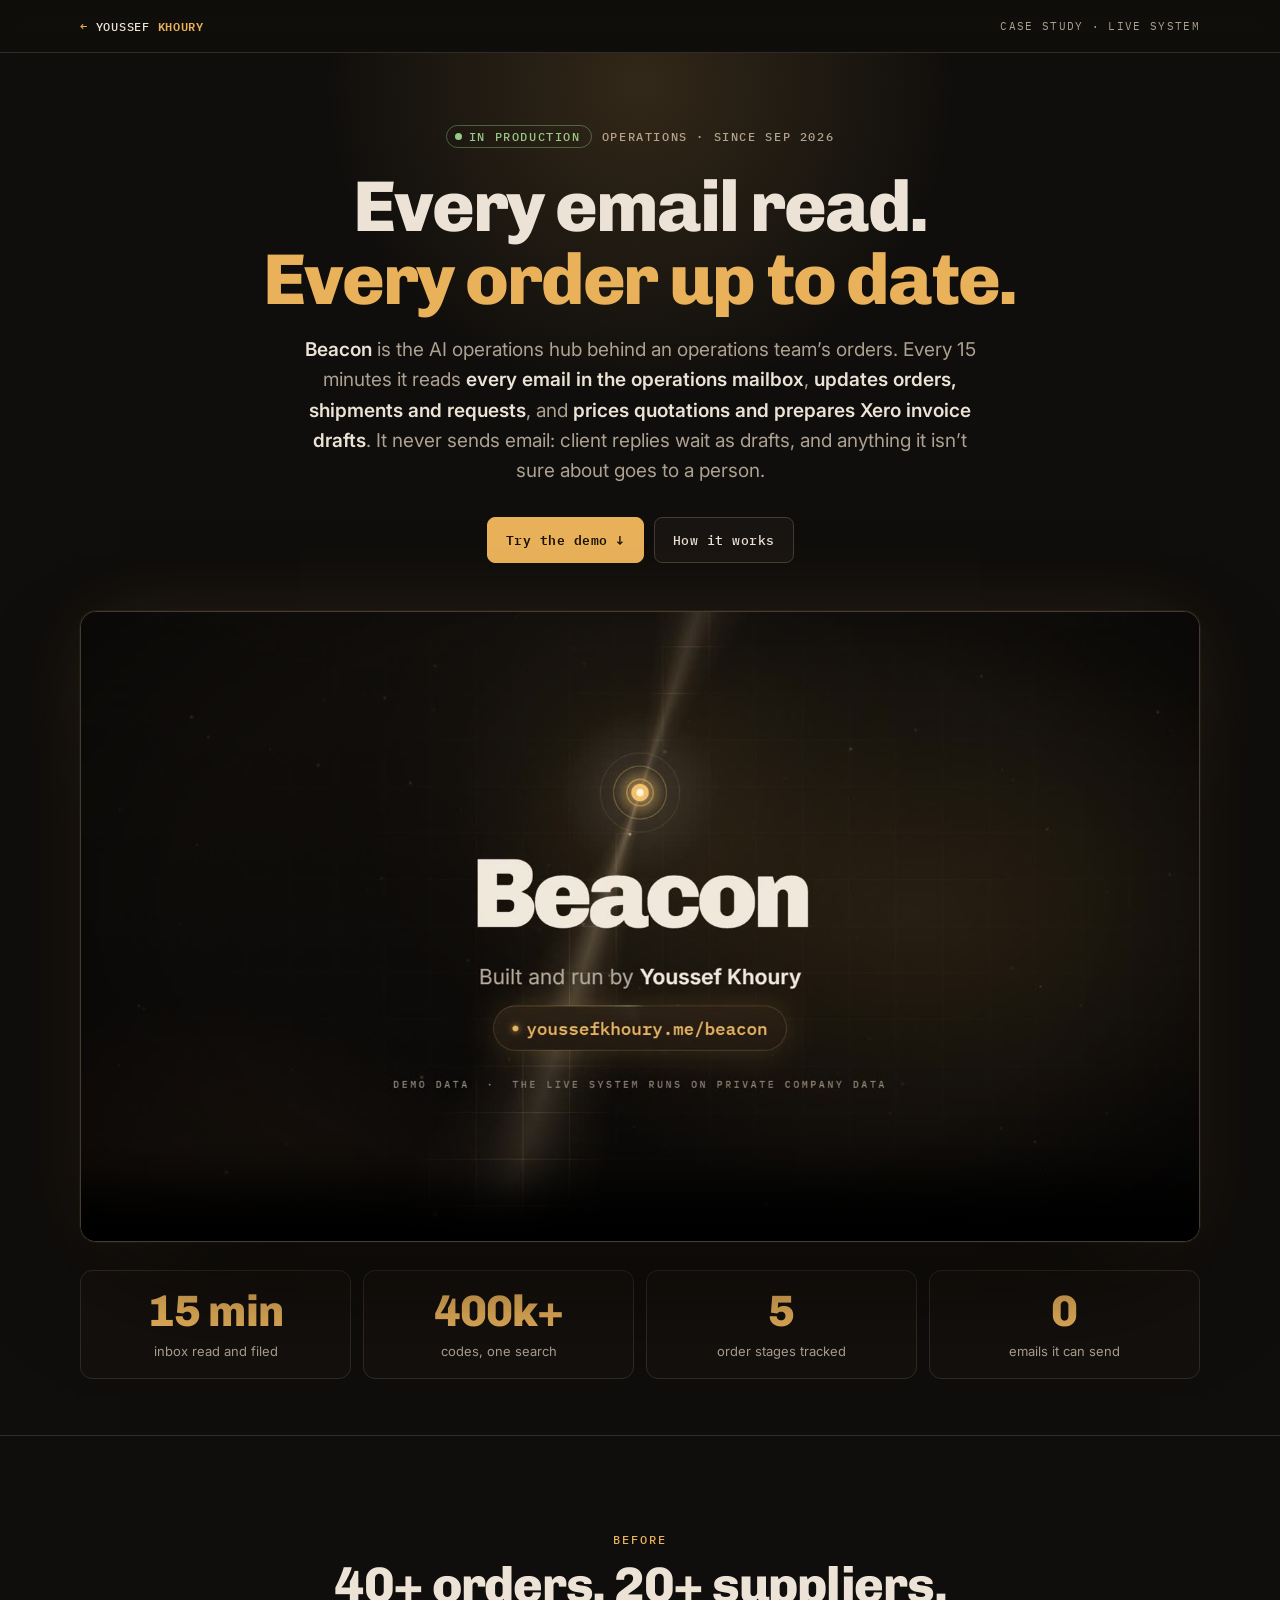
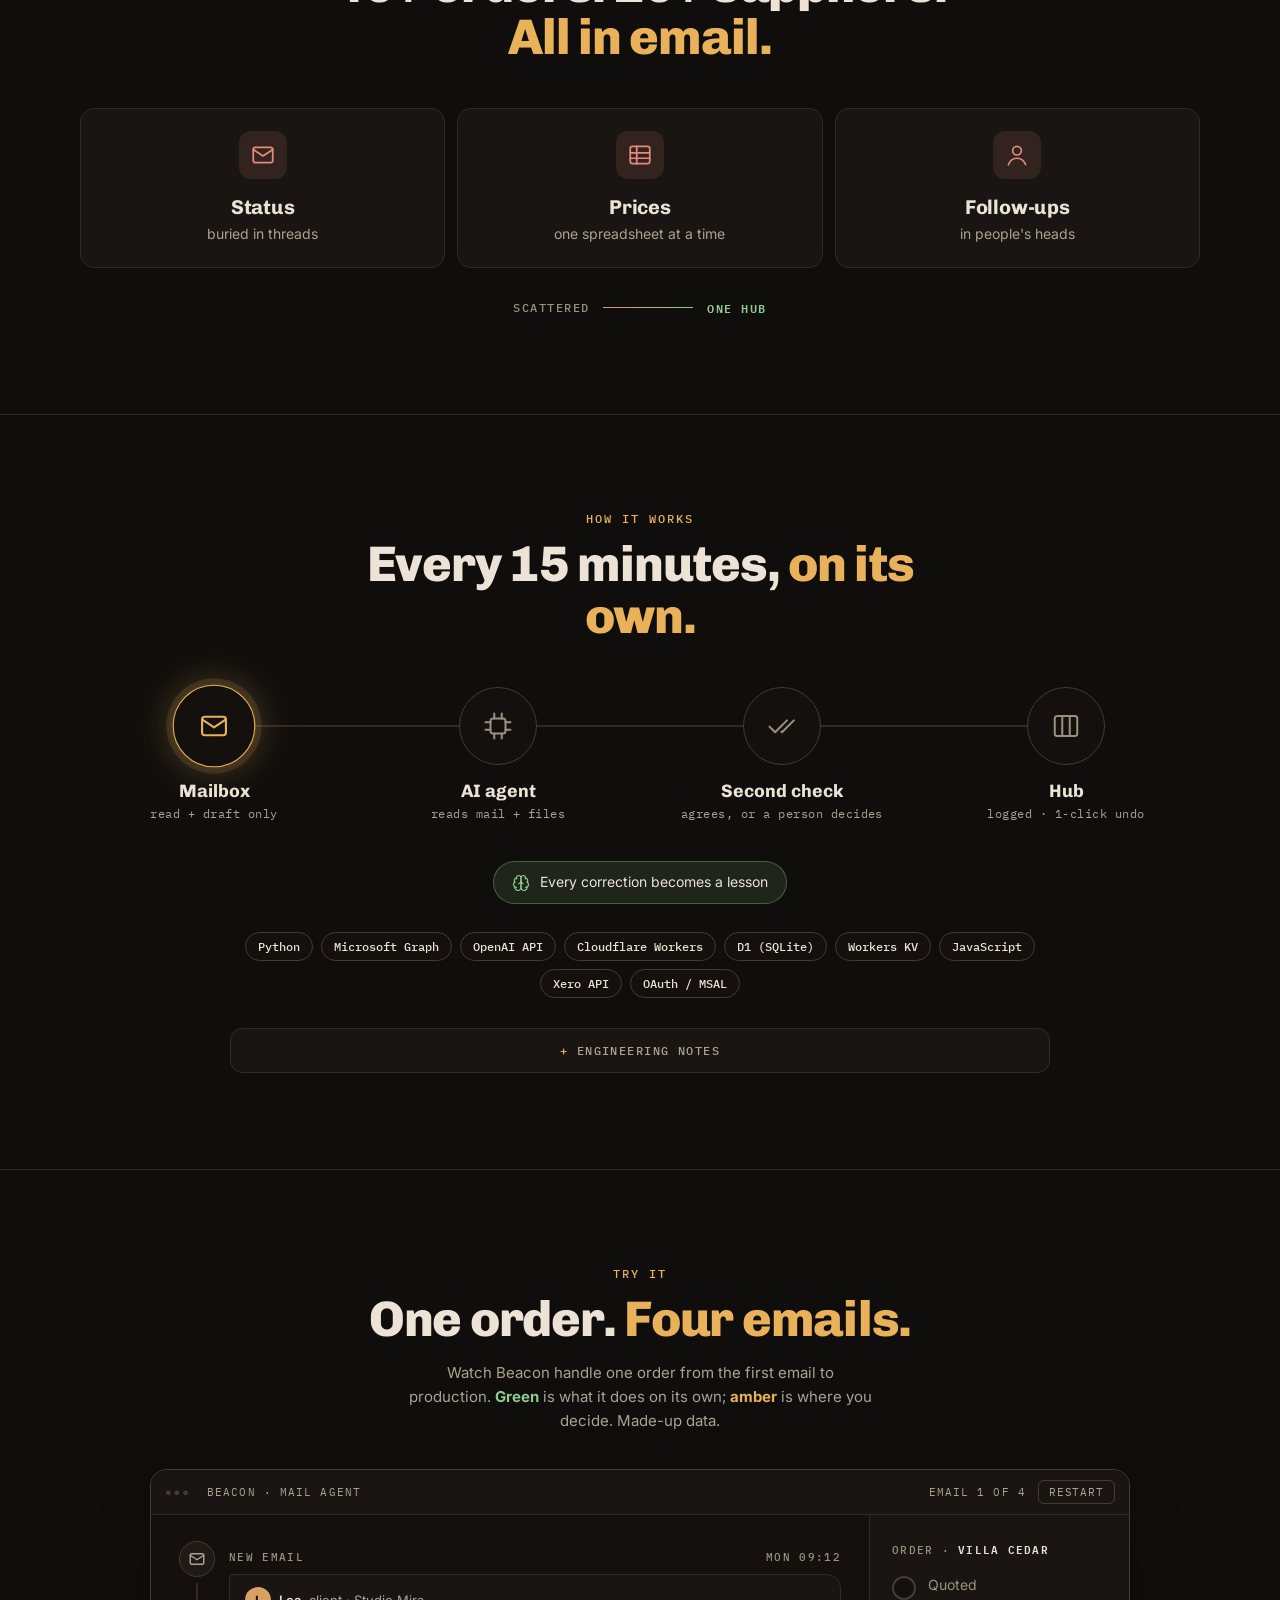
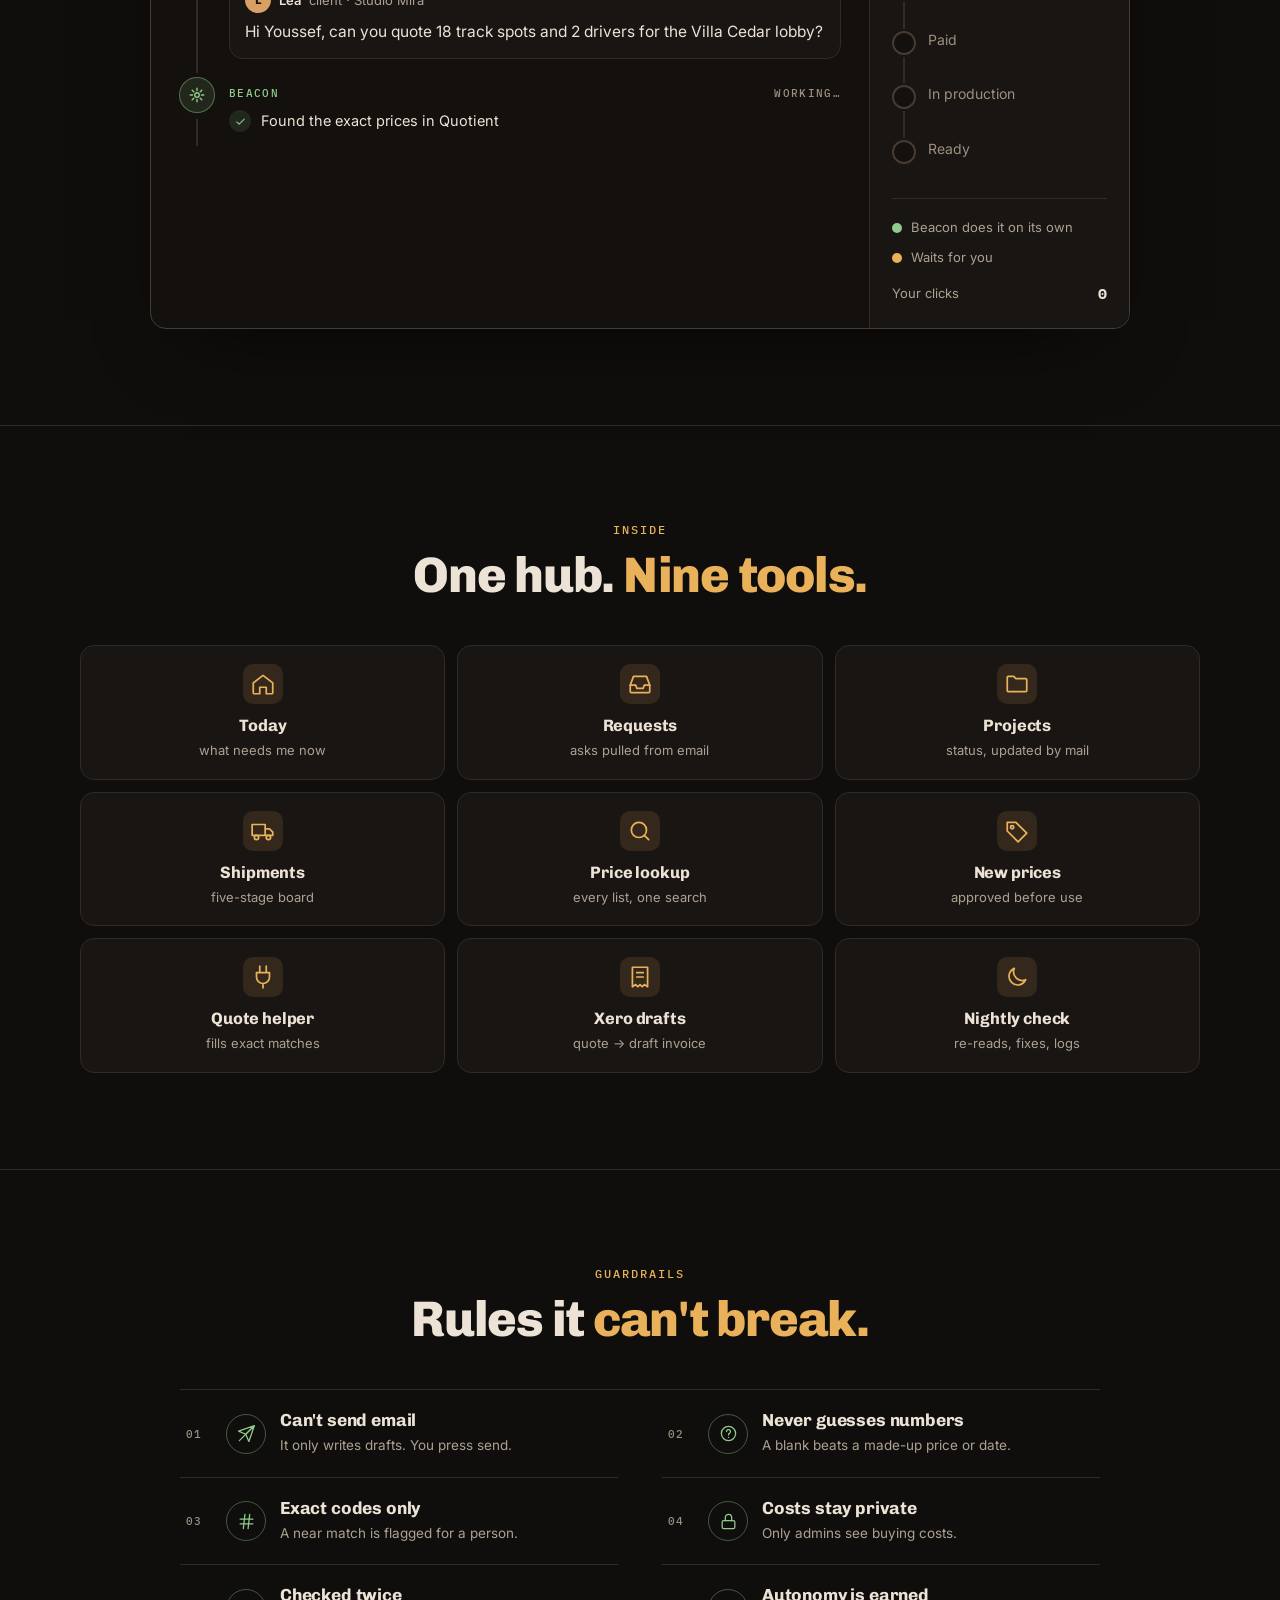
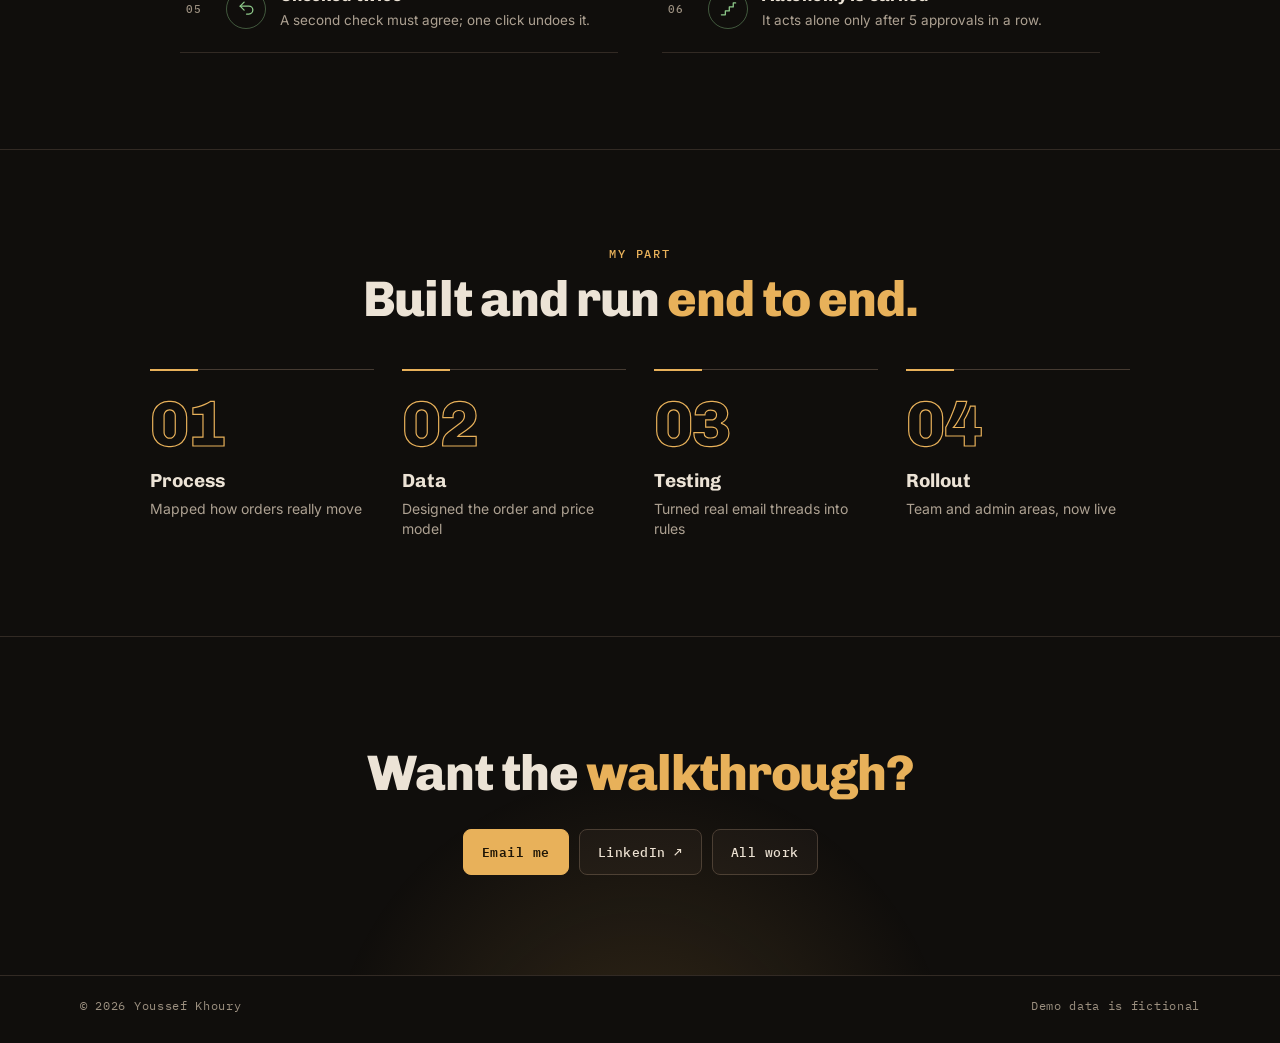
==== commit 0be664bf: "Beacon: my part as numbered steps" ====
--- a/beacon/index.html
+++ b/beacon/index.html
@@ -186,31 +186,27 @@
 .rl-ico .ico { width: 19px; height: 19px; }
 .rules h3 { font: 700 17.5px/1.25 var(--display); margin: 0; letter-spacing: -.01em; }
 .rules p { margin: 3px 0 0; font-size: 13.5px; color: var(--muted); }
-/* my part: four connected steps */
-.flow4 { list-style: none; margin: 0 auto; padding: 0; max-width: 980px; display: grid; grid-template-columns: repeat(4, minmax(0, 1fr)); gap: 0 18px; }
-.flow4 li { position: relative; padding-top: 66px; text-align: center; }
-.flow4 li:not(:last-child)::before { content: ""; position: absolute; top: 25px; left: calc(50% + 36px); width: calc(100% + 18px - 72px); height: 2px; background: linear-gradient(90deg, var(--accent), var(--line-2)); }
-.fl-path { display: none; }
-.fl-dot { position: absolute; z-index: 1; top: 0; left: 50%; transform: translateX(-50%); width: 52px; height: 52px; border-radius: 50%; display: grid; place-items: center; border: 1px solid rgba(232,177,90,.5); background: var(--accent-soft); color: var(--accent); }
-.fl-dot .ico { width: 22px; height: 22px; }
-.fl-n { display: block; margin-bottom: 6px; font: 500 10.5px var(--mono); letter-spacing: .14em; text-transform: uppercase; color: var(--accent); }
-.flow4 h3 { font: 700 19px/1.2 var(--display); margin: 0 0 4px; }
-.flow4 p { margin: 0 auto; max-width: 22ch; font-size: 14px; color: var(--muted); }
 @media (max-width: 720px) {
   .rules { grid-template-columns: 1fr; }
   .rules li { grid-template-columns: 22px 36px minmax(0, 1fr); gap: 12px; padding: 16px 2px; }
   .rl-ico { width: 36px; height: 36px; }
-  /* zigzag: steps alternate sides, joined by diagonal lines */
-  .flow4 { position: relative; grid-template-columns: 1fr; max-width: 420px; }
-  .fl-path { display: block; position: absolute; inset: 0; width: 100%; height: 100%; overflow: visible; pointer-events: none; }
-  .flow4 li { height: 150px; padding: 2px 8% 0 calc(12% + 38px); text-align: left; }
-  .flow4 li:last-child { height: 100px; }
-  .flow4 li:not(:last-child)::before { display: none; }
-  .flow4 li:nth-of-type(even) { padding: 2px calc(12% + 38px) 0 8%; text-align: right; }
-  .fl-dot { left: calc(12% - 26px); transform: none; background: var(--bg); box-shadow: inset 0 0 0 60px var(--accent-soft); }
-  .flow4 li:nth-of-type(even) .fl-dot { left: calc(88% - 26px); }
-  .flow4 h3 { font-size: 17px; }
-  .flow4 p { margin: 0; max-width: none; font-size: 13.5px; }
+}
+/* my part: four steps, big outlined numbers */
+.flow4 { list-style: none; margin: 0 auto; padding: 0; max-width: 980px; display: grid; grid-template-columns: repeat(4, minmax(0, 1fr)); gap: 0 28px; }
+.flow4 li { position: relative; padding-top: 22px; border-top: 1px solid var(--line-2); }
+.flow4 li::before { content: ""; position: absolute; top: -1px; left: 0; width: 48px; height: 2px; background: var(--accent); transition: width 1s var(--out) .35s; }
+.js .flow4 li.rv:not(.in)::before { width: 0; }
+.fl-num { display: block; margin-bottom: 14px; font: 800 64px/1 var(--display); letter-spacing: -.02em; color: transparent; -webkit-text-stroke: 1.2px var(--accent); }
+@supports not (-webkit-text-stroke: 1px red) { .fl-num { color: var(--accent); } }
+.flow4 h3 { font: 700 19px/1.2 var(--display); margin: 0 0 6px; }
+.flow4 p { margin: 0; font-size: 14px; line-height: 1.45; color: var(--muted); }
+@media (max-width: 720px) {
+  .flow4 { grid-template-columns: 1fr; max-width: 440px; }
+  .flow4 li { display: grid; grid-template-columns: 58px minmax(0, 1fr); gap: 0 14px; align-items: center; padding: 18px 0; }
+  .flow4 li:last-child { border-bottom: 1px solid var(--line-2); }
+  .fl-num { margin: 0; font-size: 46px; }
+  .flow4 h3 { font-size: 17px; margin-bottom: 3px; }
+  .flow4 p { font-size: 13.5px; }
 }
 /* demo */
 .demo { max-width: 980px; margin: 0 auto; scroll-margin-top: 76px; border: 1px solid var(--line-2); border-radius: 16px; background: var(--surface-2); overflow: hidden; box-shadow: 0 30px 80px -40px rgba(0,0,0,.8); }
@@ -546,11 +542,10 @@
       <span class="kick rv">My part</span>
       <h2 class="rv" style="--i:1">Built and run <em>end to end.</em></h2>
       <ol class="flow4">
-        <svg class="fl-path" viewBox="0 0 100 550" preserveAspectRatio="none" aria-hidden="true"><polyline points="12,26 88,176 12,326 88,476" fill="none" stroke="var(--accent)" stroke-opacity=".55" stroke-width="2" stroke-dasharray="6 6" vector-effect="non-scaling-stroke"/></svg>
-        <li class="rv" style="--i:0"><span class="fl-dot"><svg class="ico" data-i="map"></svg></span><span class="fl-n">Step 1</span><h3>Process</h3><p>Mapped how orders really move</p></li>
-        <li class="rv" style="--i:1"><span class="fl-dot"><svg class="ico" data-i="db"></svg></span><span class="fl-n">Step 2</span><h3>Data</h3><p>Designed the order and price model</p></li>
-        <li class="rv" style="--i:2"><span class="fl-dot"><svg class="ico" data-i="flask"></svg></span><span class="fl-n">Step 3</span><h3>Testing</h3><p>Turned real email threads into rules</p></li>
-        <li class="rv" style="--i:3"><span class="fl-dot"><svg class="ico" data-i="users"></svg></span><span class="fl-n">Step 4</span><h3>Rollout</h3><p>Team and admin areas, now live</p></li>
+        <li class="rv" style="--i:0"><span class="fl-num">01</span><div><h3>Process</h3><p>Mapped how orders really move</p></div></li>
+        <li class="rv" style="--i:1"><span class="fl-num">02</span><div><h3>Data</h3><p>Designed the order and price model</p></div></li>
+        <li class="rv" style="--i:2"><span class="fl-num">03</span><div><h3>Testing</h3><p>Turned real email threads into rules</p></div></li>
+        <li class="rv" style="--i:3"><span class="fl-num">04</span><div><h3>Rollout</h3><p>Team and admin areas, now live</p></div></li>
       </ol>
     </div>
   </section>
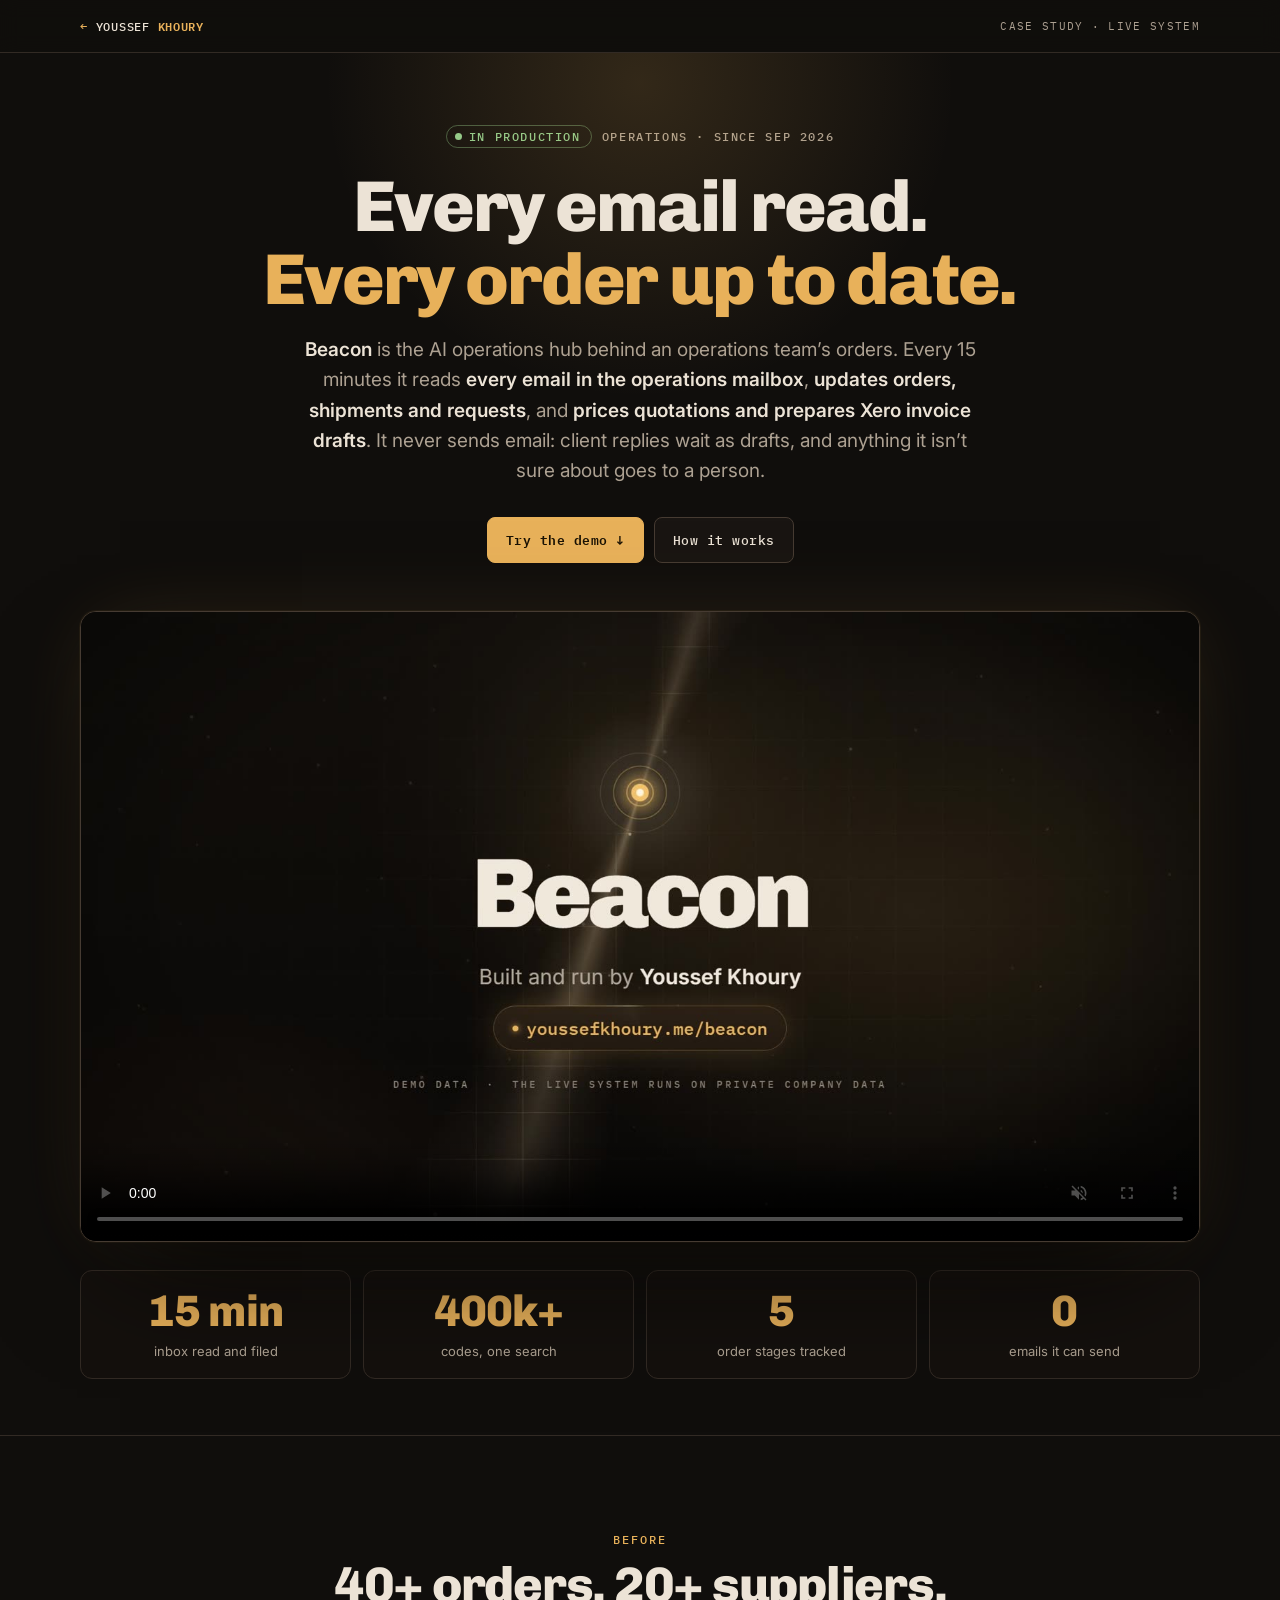
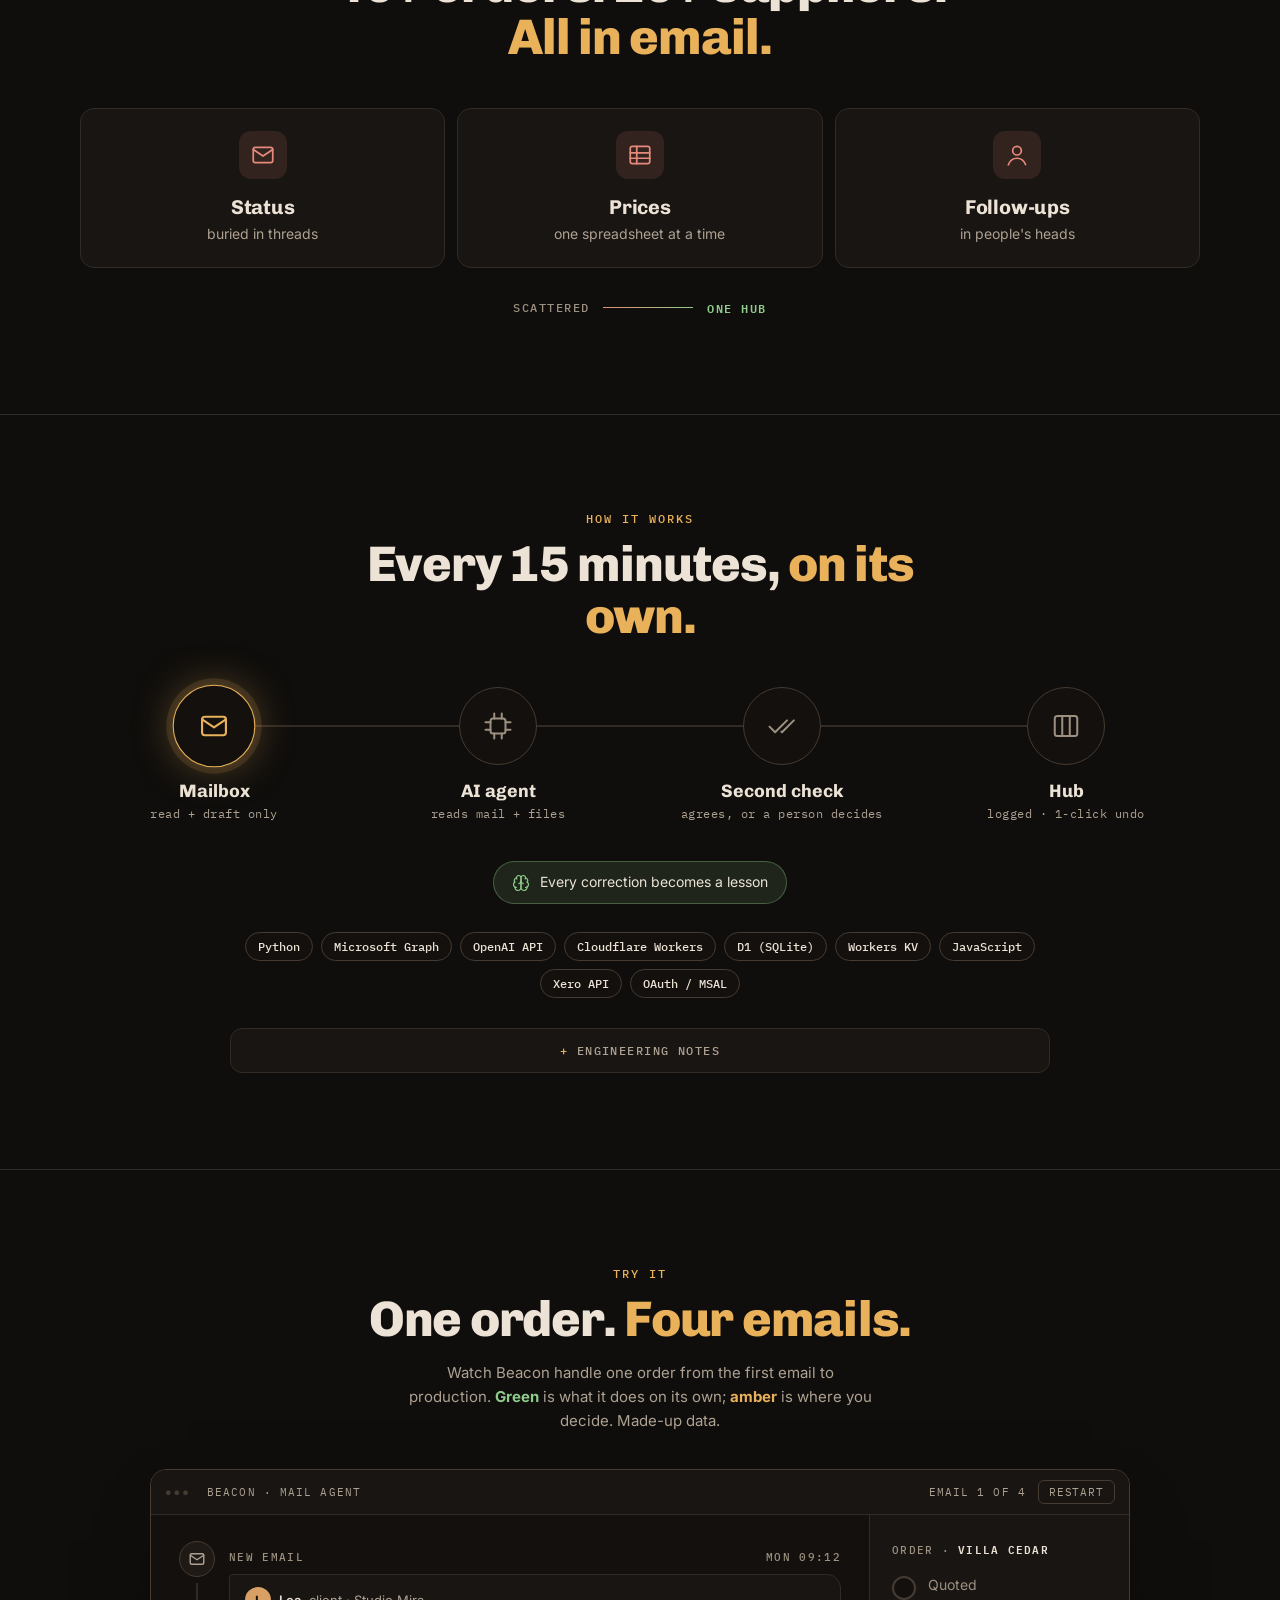
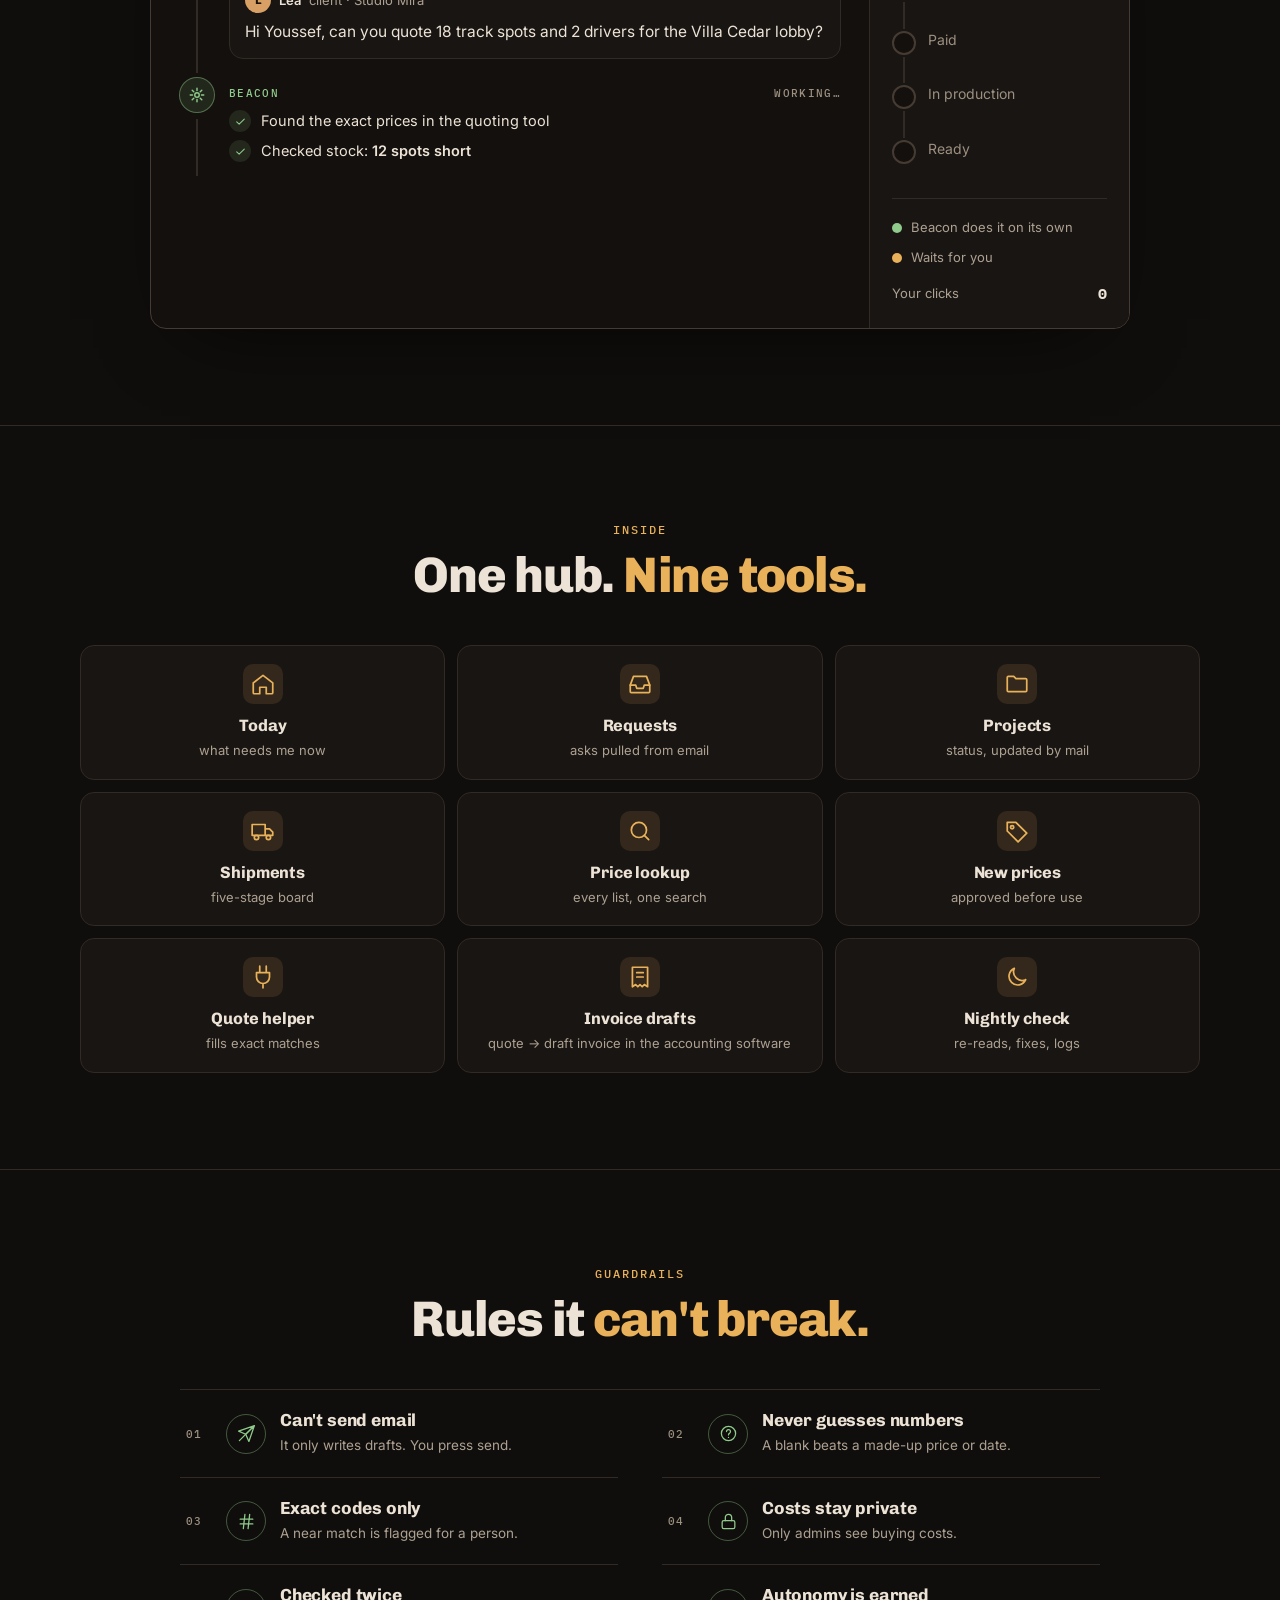
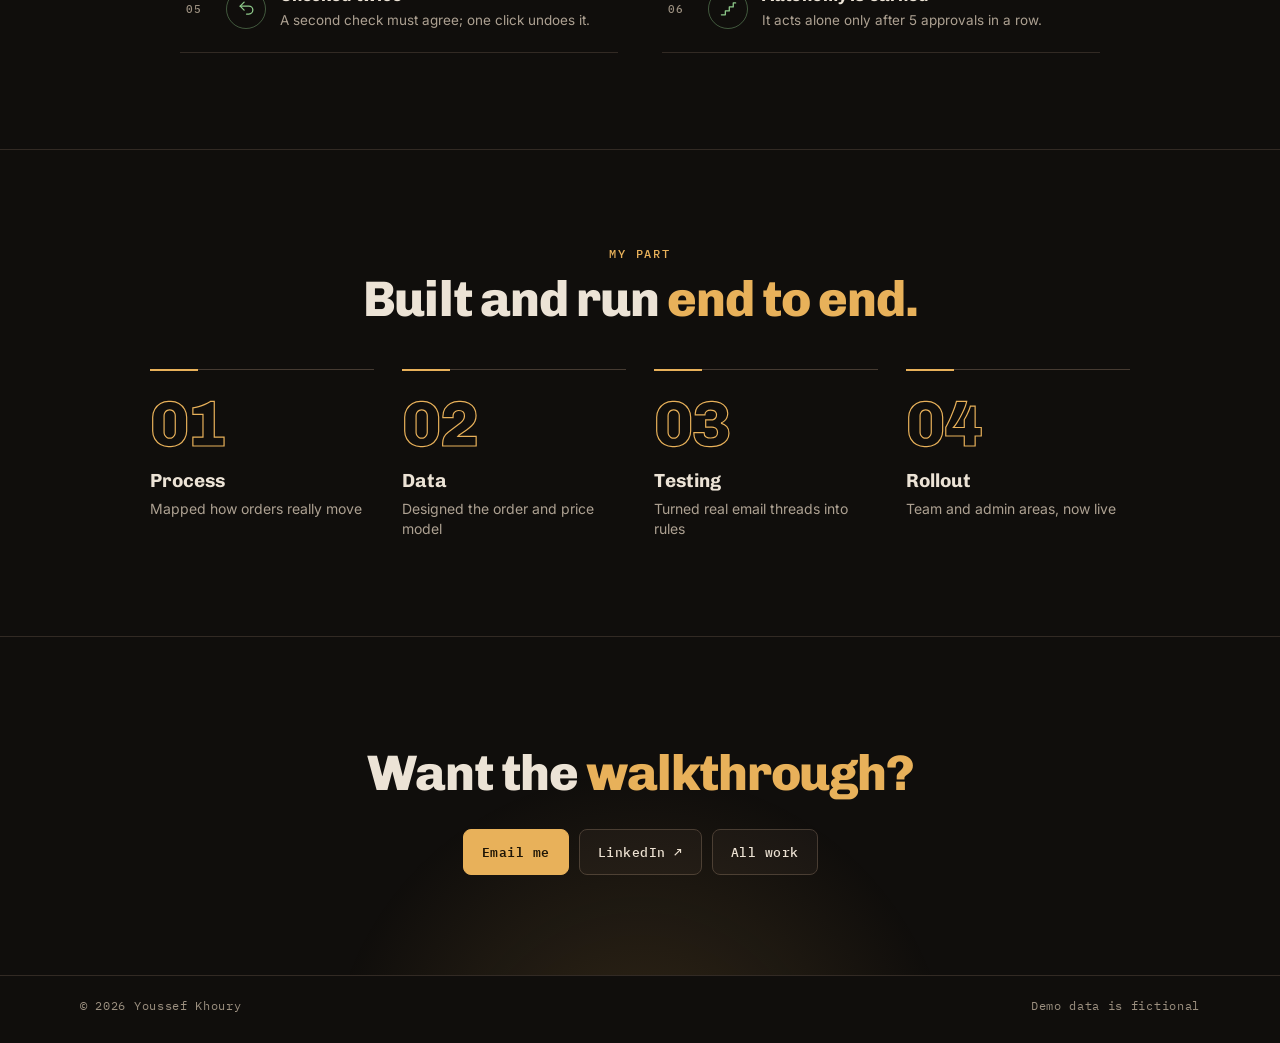
==== commit 35f8bbdb: "Beacon demo: plain words instead of Quotient/Xero Co-Authored-By: Claude Opus 5.5 <noreply@anthropic" ====
--- a/beacon/index.html
+++ b/beacon/index.html
@@ -516,7 +516,7 @@
         <div class="tile sm rv" style="--i:4"><div class="badge"><svg class="ico" data-i="search"></svg></div><h3>Price lookup</h3><p>every list, one search</p></div>
         <div class="tile sm rv" style="--i:5"><div class="badge"><svg class="ico" data-i="tag"></svg></div><h3>New prices</h3><p>approved before use</p></div>
         <div class="tile sm rv" style="--i:6"><div class="badge"><svg class="ico" data-i="plug"></svg></div><h3>Quote helper</h3><p>fills exact matches</p></div>
-        <div class="tile sm rv" style="--i:7"><div class="badge"><svg class="ico" data-i="receipt"></svg></div><h3>Xero drafts</h3><p>quote &rarr; draft invoice</p></div>
+        <div class="tile sm rv" style="--i:7"><div class="badge"><svg class="ico" data-i="receipt"></svg></div><h3>Invoice drafts</h3><p>quote &rarr; draft invoice in the accounting software</p></div>
         <div class="tile sm rv" style="--i:8"><div class="badge"><svg class="ico" data-i="moon"></svg></div><h3>Nightly check</h3><p>re-reads, fixes, logs</p></div>
       </div>
     </div>
@@ -716,7 +716,7 @@
     {
       id: 'm1', mode: 'review', when: 'Mon 09:12', who: 'Lea', role: 'client &middot; Studio Mira', kind: 'client',
       text: 'Hi Youssef, can you quote 18 track spots and 2 drivers for the Villa Cedar lobby?',
-      acts: ['Found the exact prices in Quotient', 'Checked stock: <b>12 spots short</b>', 'Made the quote and a reply draft'],
+      acts: ['Found the exact prices in the quoting tool', 'Checked stock: <b>12 spots short</b>', 'Made the quote and a reply draft'],
       result: function () { return paper('Quote', 'Q-1042') + '<div class="attach"><i>PDF</i>attached to a reply to Lea, not sent</div>'; },
       why: 'It goes to a client, so <b>you check it first</b>.',
       yes: 'Looks right, save the draft', no: 'Something&rsquo;s off',
@@ -727,10 +727,10 @@
       id: 'm2', mode: 'review', when: 'Mon 14:40', who: 'Lea', role: 'client &middot; Studio Mira', kind: 'client',
       text: 'Approved! Payment sent today, slip attached.',
       acts: ['Read the payment slip: <b>USD 1,228</b>', 'Matched it to quote Q-1042', 'Prepared the invoice'],
-      result: function () { return paper('Invoice &middot; Xero', 'Q-1042', 'DRAFT') + '<div class="remind">Reminder for you: order the spots and drivers from Lumeria</div>'; },
+      result: function () { return paper('Invoice', 'Q-1042', 'DRAFT') + '<div class="remind">Reminder for you: order the spots and drivers from Lumeria</div>'; },
       why: 'Invoices are money, so <b>you confirm first</b>.',
       yes: 'Create the draft invoice', no: 'Something&rsquo;s off',
-      ok: 'Draft invoice created in Xero. <b>You approve and send it.</b>',
+      ok: 'Draft invoice created in the accounting software. <b>You approve and send it.</b>',
       next: 'the supplier confirms'
     },
     {
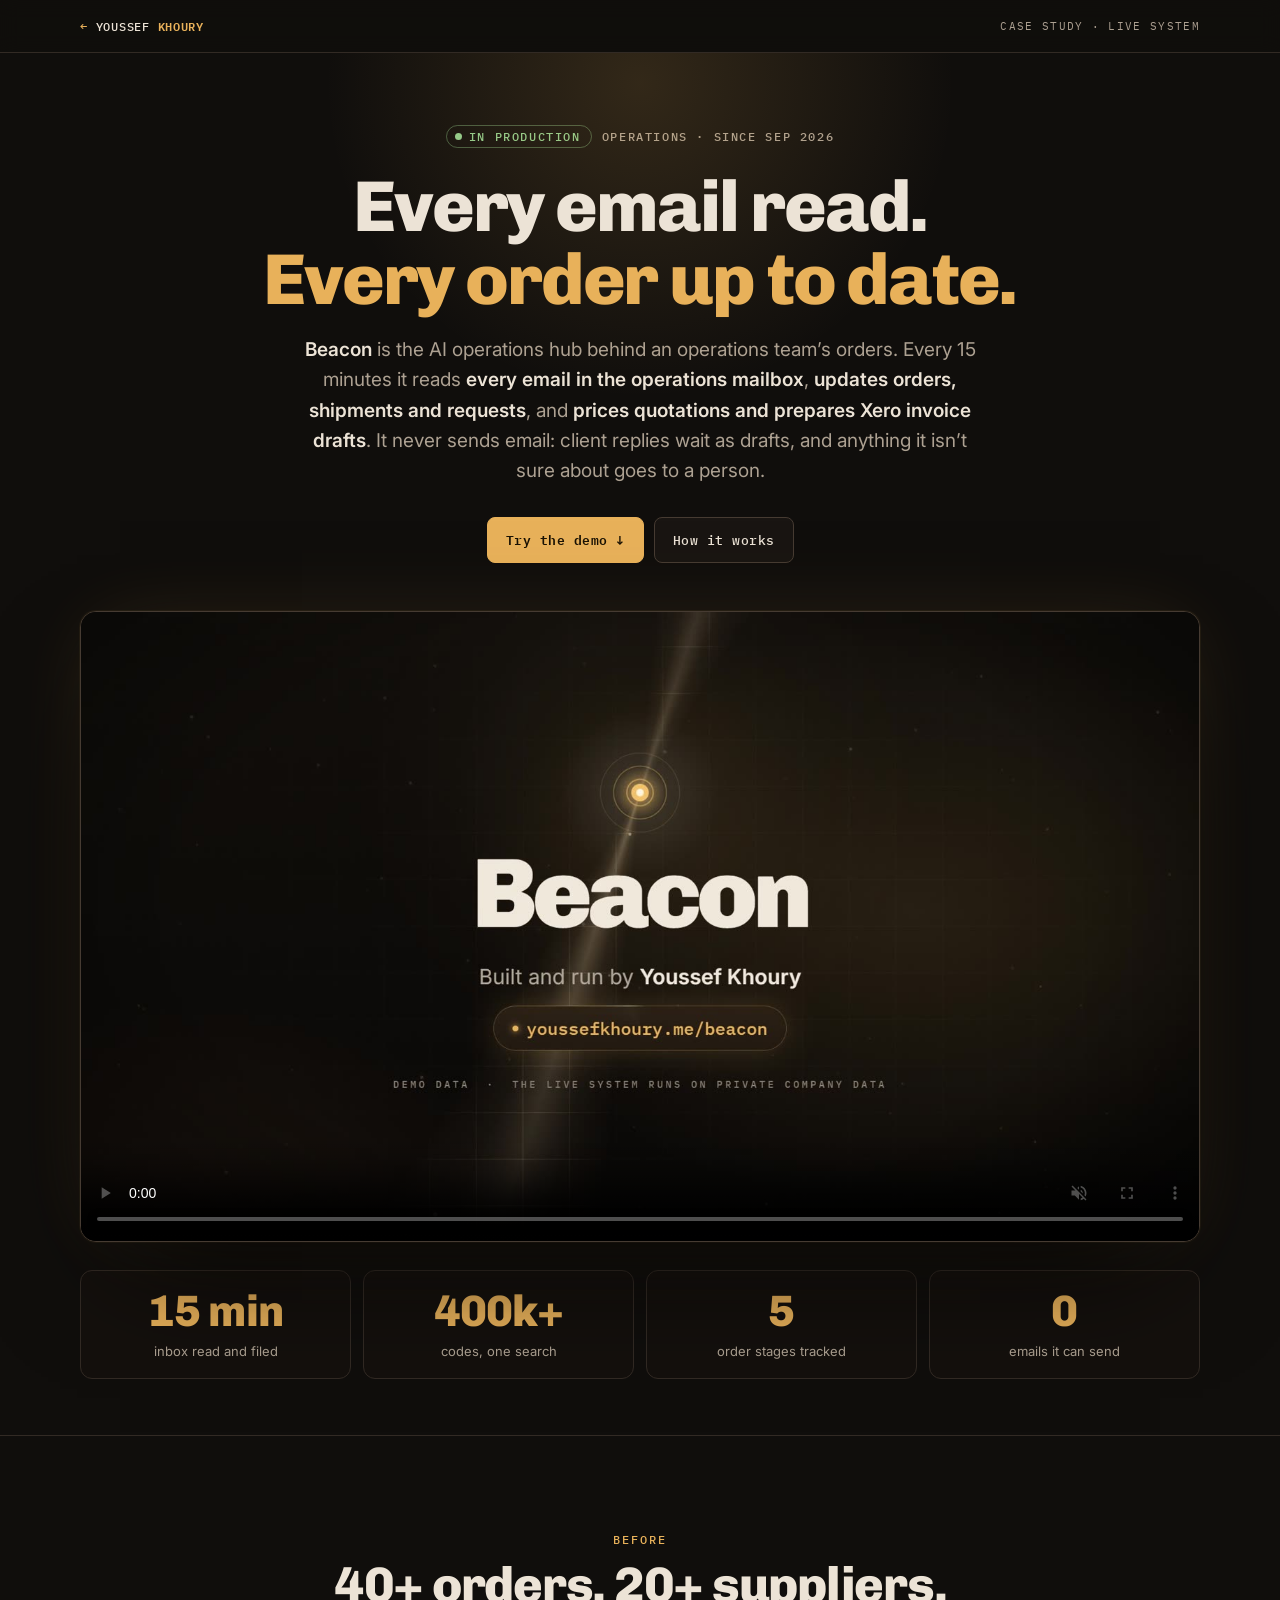
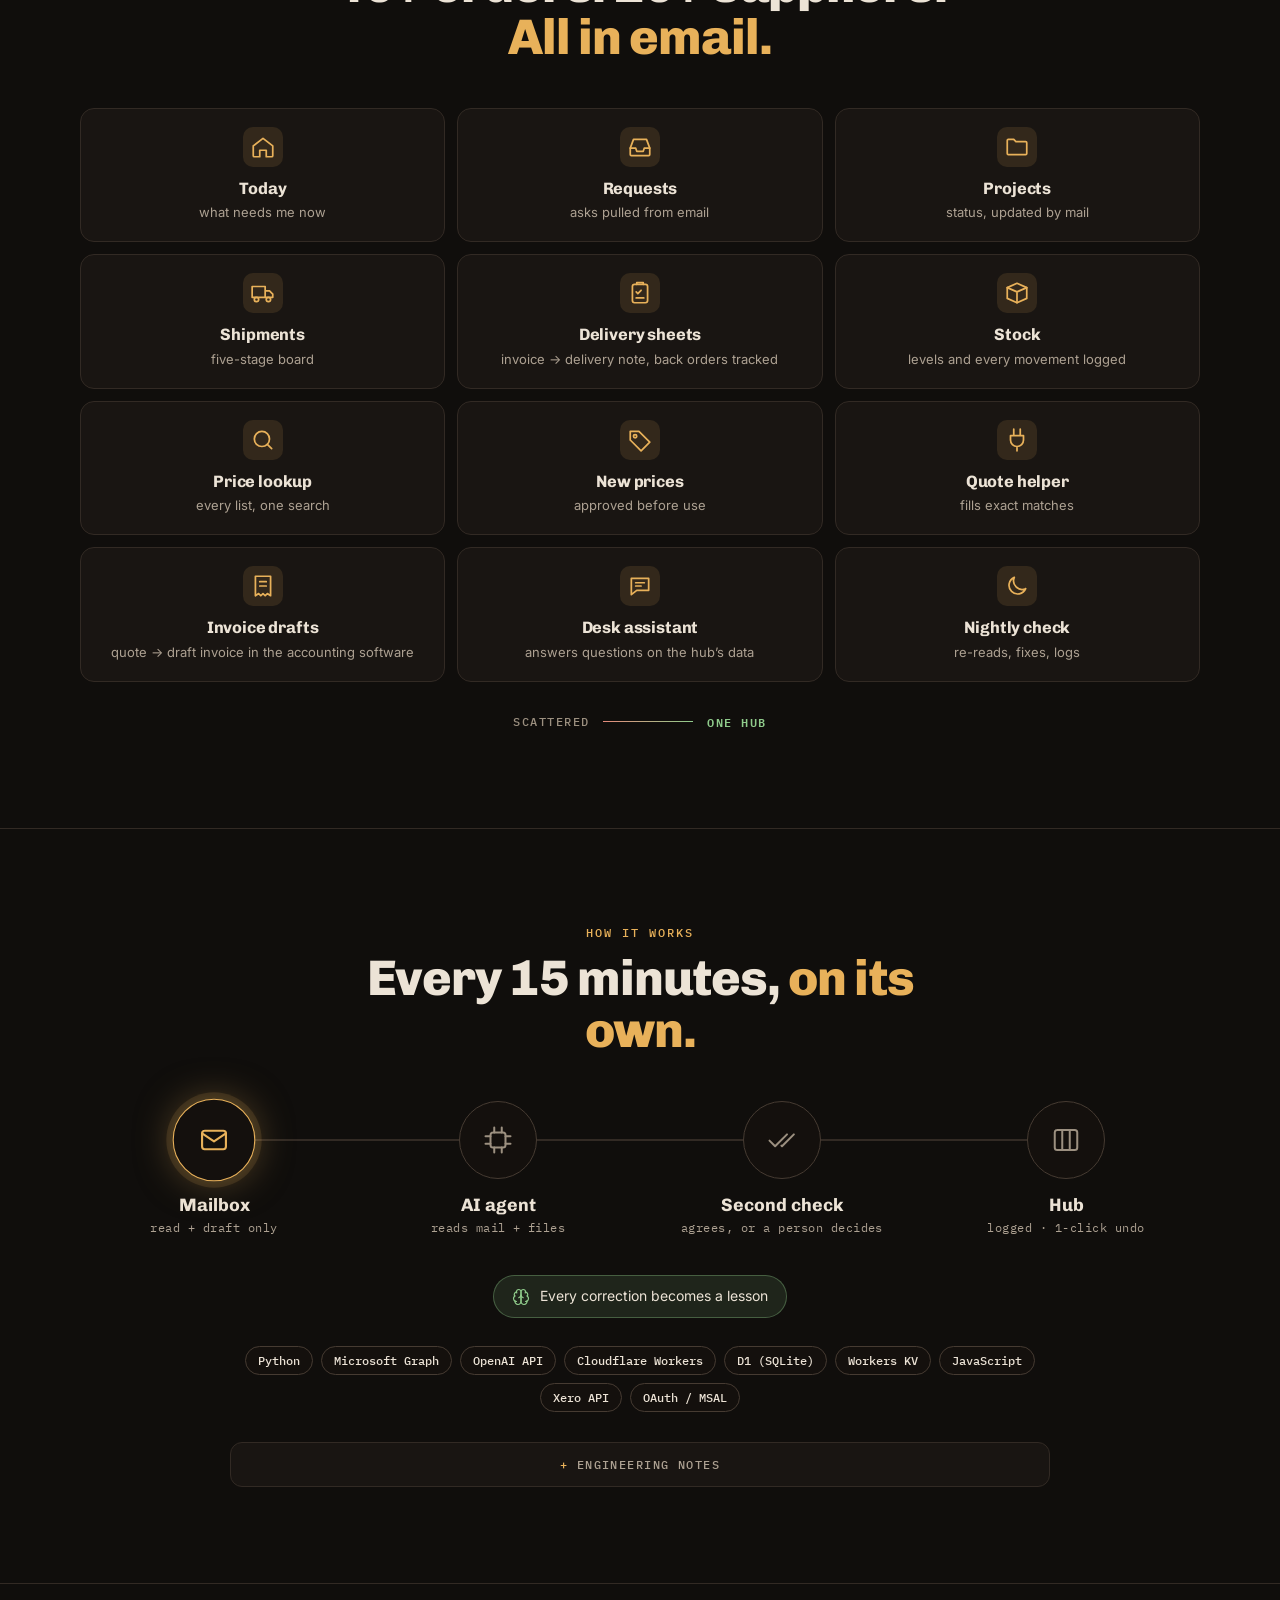
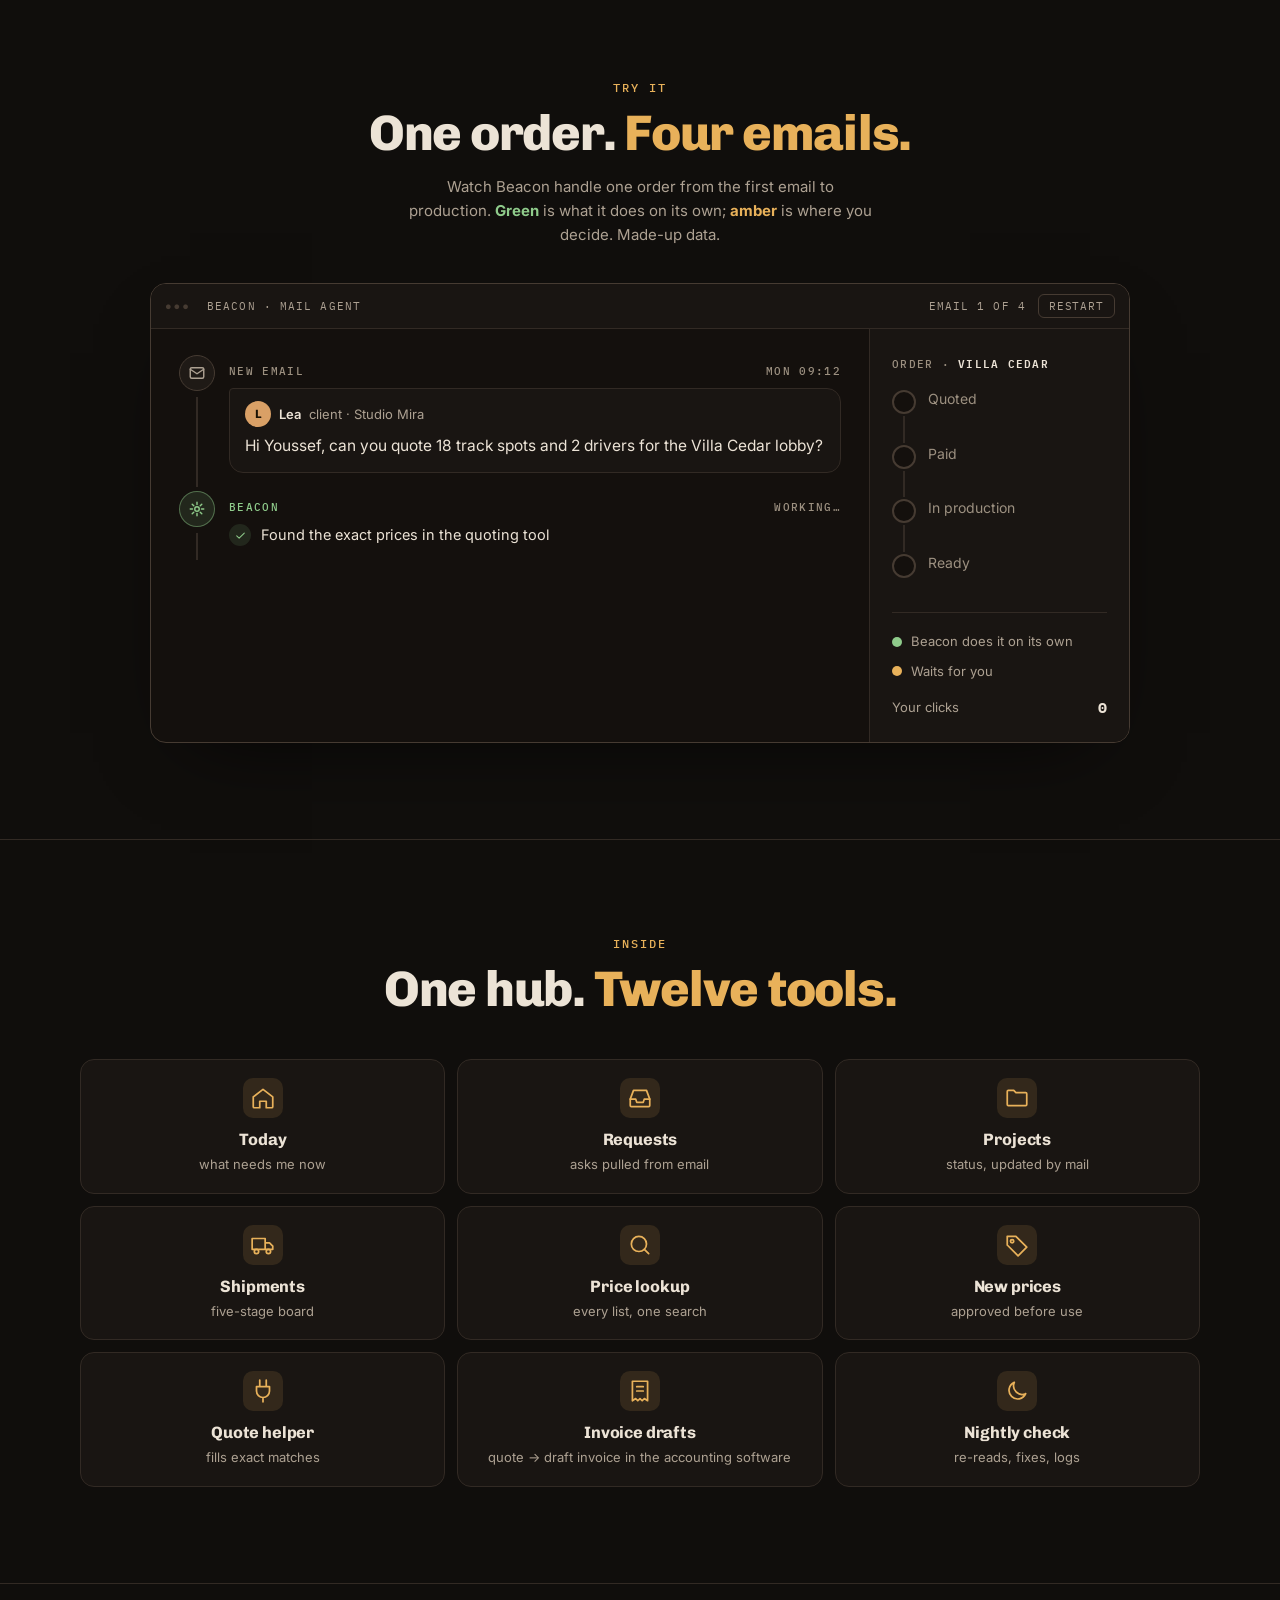
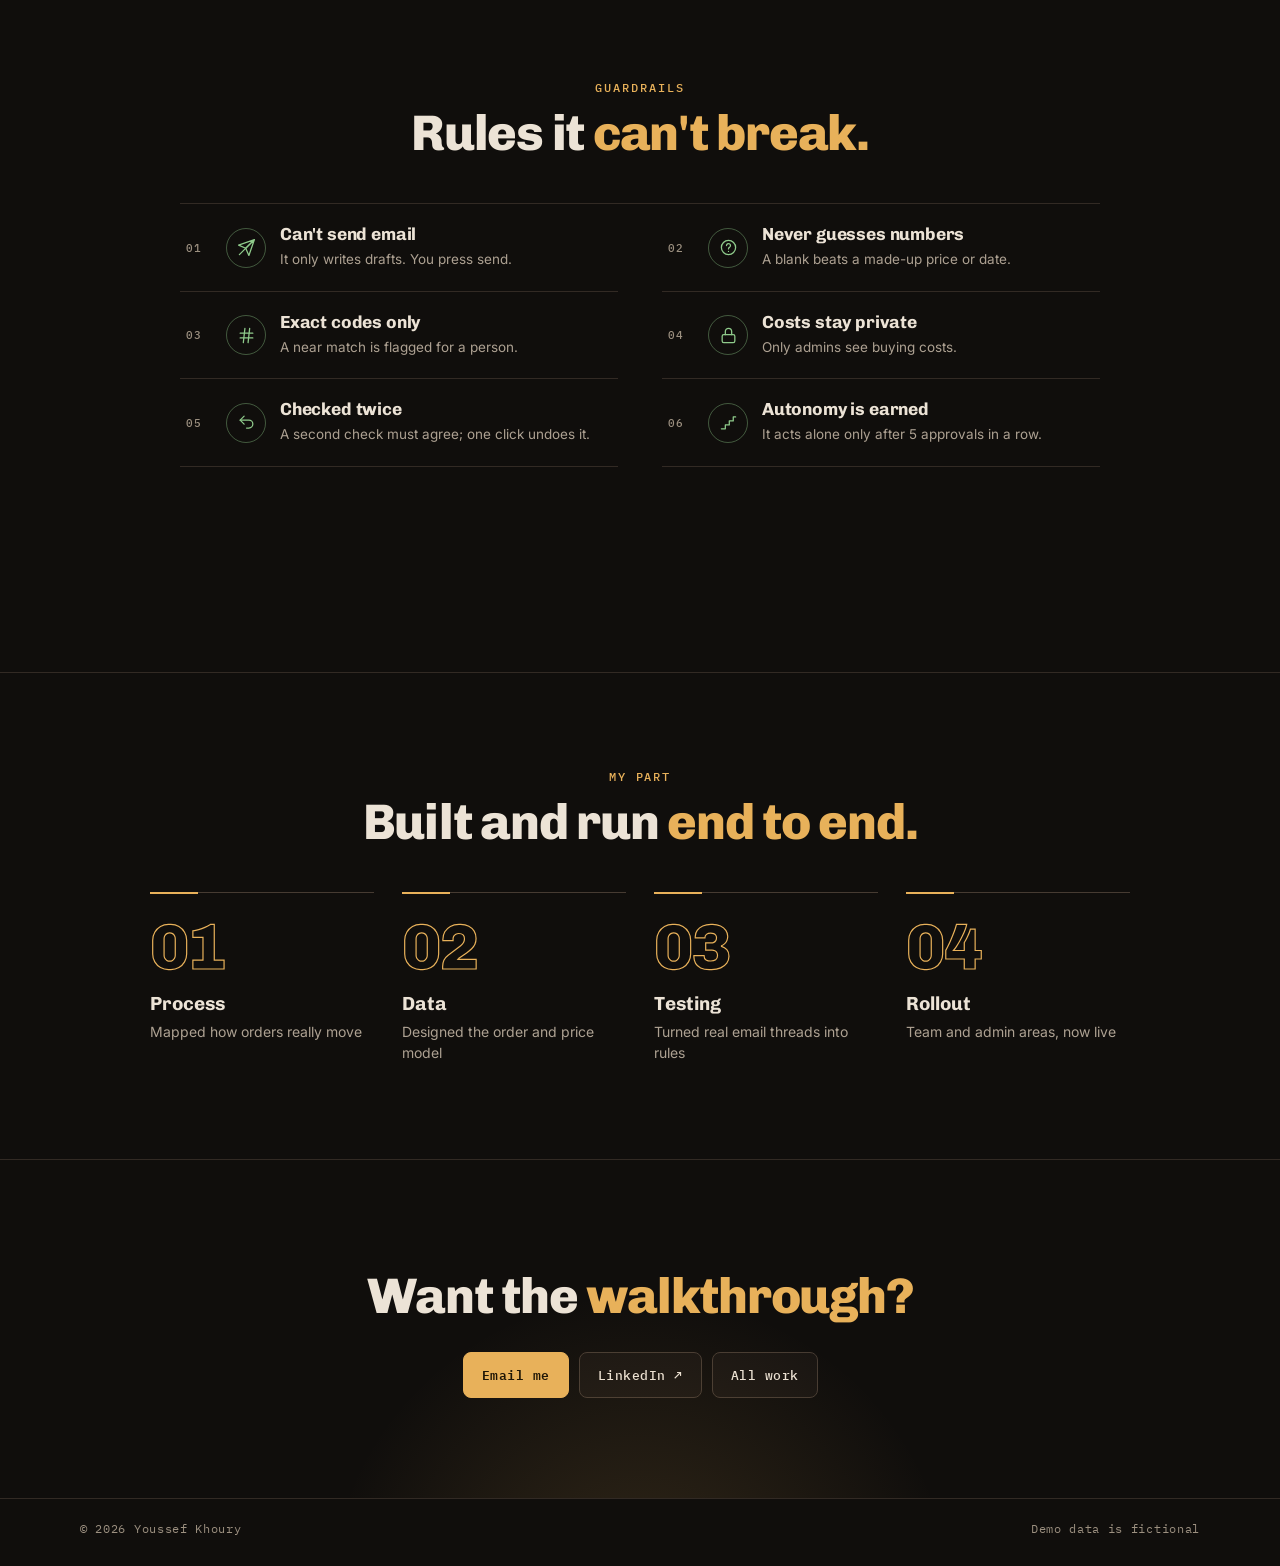
==== commit 2f5b751f: "Beacon: delivery sheets, stock, new guardrails and tested-on-real-mail result" ====
--- a/beacon/index.html
+++ b/beacon/index.html
@@ -446,9 +446,18 @@
       <span class="kick rv">Before</span>
       <h2 class="rv" style="--i:1">40+ orders. 20+ suppliers. <em>All in email.</em></h2>
       <div class="tiles t3">
-        <div class="tile rv pop" style="--i:0"><div class="badge b"><svg class="ico" data-i="mail"></svg></div><h3>Status</h3><p>buried in threads</p></div>
-        <div class="tile rv pop" style="--i:1"><div class="badge b"><svg class="ico" data-i="sheet"></svg></div><h3>Prices</h3><p>one spreadsheet at a time</p></div>
-        <div class="tile rv pop" style="--i:2"><div class="badge b"><svg class="ico" data-i="user"></svg></div><h3>Follow-ups</h3><p>in people's heads</p></div>
+        <div class="tile sm rv" style="--i:0"><div class="badge"><svg class="ico" data-i="home"></svg></div><h3>Today</h3><p>what needs me now</p></div>
+        <div class="tile sm rv" style="--i:1"><div class="badge"><svg class="ico" data-i="inbox"></svg></div><h3>Requests</h3><p>asks pulled from email</p></div>
+        <div class="tile sm rv" style="--i:2"><div class="badge"><svg class="ico" data-i="folder"></svg></div><h3>Projects</h3><p>status, updated by mail</p></div>
+        <div class="tile sm rv" style="--i:3"><div class="badge"><svg class="ico" data-i="truck"></svg></div><h3>Shipments</h3><p>five-stage board</p></div>
+        <div class="tile sm rv" style="--i:4"><div class="badge"><svg class="ico" data-i="clip"></svg></div><h3>Delivery sheets</h3><p>invoice &rarr; delivery note, back orders tracked</p></div>
+        <div class="tile sm rv" style="--i:5"><div class="badge"><svg class="ico" data-i="box"></svg></div><h3>Stock</h3><p>levels and every movement logged</p></div>
+        <div class="tile sm rv" style="--i:6"><div class="badge"><svg class="ico" data-i="search"></svg></div><h3>Price lookup</h3><p>every list, one search</p></div>
+        <div class="tile sm rv" style="--i:7"><div class="badge"><svg class="ico" data-i="tag"></svg></div><h3>New prices</h3><p>approved before use</p></div>
+        <div class="tile sm rv" style="--i:8"><div class="badge"><svg class="ico" data-i="plug"></svg></div><h3>Quote helper</h3><p>fills exact matches</p></div>
+        <div class="tile sm rv" style="--i:9"><div class="badge"><svg class="ico" data-i="receipt"></svg></div><h3>Invoice drafts</h3><p>quote &rarr; draft invoice in the accounting software</p></div>
+        <div class="tile sm rv" style="--i:10"><div class="badge"><svg class="ico" data-i="chat"></svg></div><h3>Desk assistant</h3><p>answers questions on the hub&rsquo;s data</p></div>
+        <div class="tile sm rv" style="--i:11"><div class="badge"><svg class="ico" data-i="moon"></svg></div><h3>Nightly check</h3><p>re-reads, fixes, logs</p></div>
       </div>
       <div class="shift rv" style="--i:3"><span>scattered</span><i></i><b>one hub</b></div>
     </div>
@@ -479,7 +488,9 @@
           <li><b>Only live facts.</b> It reads the email, the thread and live project data, so old order details can't leak into new updates.</li>
           <li><b>Failures don't block the queue.</b> Retries with backoff; 3 failures and a person takes it.</li>
           <li><b>Runs on free tiers.</b> Big price lists (the largest has 240k lines) are split into sorted chunks with a binary-search index.</li>
-          <li><b>Tested before it ships.</b> Automated suites cover the API, permissions, screens and invoice builder.</li>
+          <li><b>One card per order.</b> A supplier can run several orders on one project; each email is matched to the right one by order number, PO and pro forma.</li>
+          <li><b>Holidays count.</b> Ready dates start when production really starts and skip any holiday the supplier names.</li>
+          <li><b>Tested before it ships.</b> Automated suites cover the API, permissions, screens and invoice builder; reader changes are replayed on real emails first (one fix took made-up details from 3 of 41 emails to 0).</li>
         </ul>
       </details>
     </div>
@@ -507,7 +518,7 @@
   <section class="block" id="inside">
     <div class="shell">
       <span class="kick rv">Inside</span>
-      <h2 class="rv" style="--i:1">One hub. <em>Nine tools.</em></h2>
+      <h2 class="rv" style="--i:1">One hub. <em>Twelve tools.</em></h2>
       <div class="tiles t3">
         <div class="tile sm rv" style="--i:0"><div class="badge"><svg class="ico" data-i="home"></svg></div><h3>Today</h3><p>what needs me now</p></div>
         <div class="tile sm rv" style="--i:1"><div class="badge"><svg class="ico" data-i="inbox"></svg></div><h3>Requests</h3><p>asks pulled from email</p></div>
@@ -533,6 +544,8 @@
         <li class="rv" style="--i:3"><span class="rl-n">04</span><span class="rl-ico"><svg class="ico" data-i="lock"></svg></span><div><h3>Costs stay private</h3><p>Only admins see buying costs.</p></div></li>
         <li class="rv" style="--i:4"><span class="rl-n">05</span><span class="rl-ico"><svg class="ico" data-i="undo"></svg></span><div><h3>Checked twice</h3><p>A second check must agree; one click undoes it.</p></div></li>
         <li class="rv" style="--i:5"><span class="rl-n">06</span><span class="rl-ico"><svg class="ico" data-i="steps"></svg></span><div><h3>Autonomy is earned</h3><p>It acts alone only after 5 approvals in a row.</p></div></li>
+        <li class="rv" style="--i:6"><span class="rl-n">07</span><span class="rl-ico"><svg class="ico" data-i="fwd"></svg></span><div><h3>Never goes backwards</h3><p>A later email can&rsquo;t move an order back; only a person can.</p></div></li>
+        <li class="rv" style="--i:7"><span class="rl-n">08</span><span class="rl-ico"><svg class="ico" data-i="user"></svg></span><div><h3>Unsure means ask</h3><p>If it can&rsquo;t tell which order an email is about, a person decides.</p></div></li>
       </ol>
     </div>
   </section>
@@ -596,6 +609,10 @@
     map: '<circle cx="5" cy="6" r="2" pathLength="1"/><circle cx="19" cy="6" r="2" pathLength="1"/><circle cx="12" cy="18" r="2" pathLength="1"/><path d="M7 6h10M6 8l5 8M18 8l-5 8" pathLength="1"/>',
     db: '<ellipse cx="12" cy="5" rx="8" ry="3" pathLength="1"/><path d="M4 5v14c0 1.7 3.6 3 8 3s8-1.3 8-3V5M4 12c0 1.7 3.6 3 8 3s8-1.3 8-3" pathLength="1"/>',
     flask: '<path d="M9 3h6M10 3v6L4 19a1.5 1.5 0 001.3 2h13.4A1.5 1.5 0 0020 19l-6-10V3" pathLength="1"/>',
+    box: '<path d="M3 7l9-4 9 4v10l-9 4-9-4z" pathLength="1"/><path d="M3 7l9 4 9-4M12 11v10" pathLength="1"/>',
+    chat: '<path d="M4 5h16v11H9l-5 4z" pathLength="1"/><path d="M8 9h8M8 12h5" pathLength="1"/>',
+    clip: '<rect x="5" y="4" width="14" height="17" rx="2" pathLength="1"/><path d="M9 4V2.5h6V4M8.5 11l1.5 1.5 3-3M8.5 16.5h7" pathLength="1"/>',
+    fwd: '<path d="M5 6l6 6-6 6M13 6l6 6-6 6" pathLength="1"/>',
     users: '<circle cx="9" cy="8" r="3" pathLength="1"/><path d="M3 20c.8-3 3-5 6-5s5.2 2 6 5" pathLength="1"/><circle cx="17" cy="9" r="2.5" pathLength="1"/><path d="M16 14.5c2.5 0 4.3 1.6 5 4.5" pathLength="1"/>'
   };
   document.querySelectorAll('svg.ico[data-i]').forEach(function (s) {
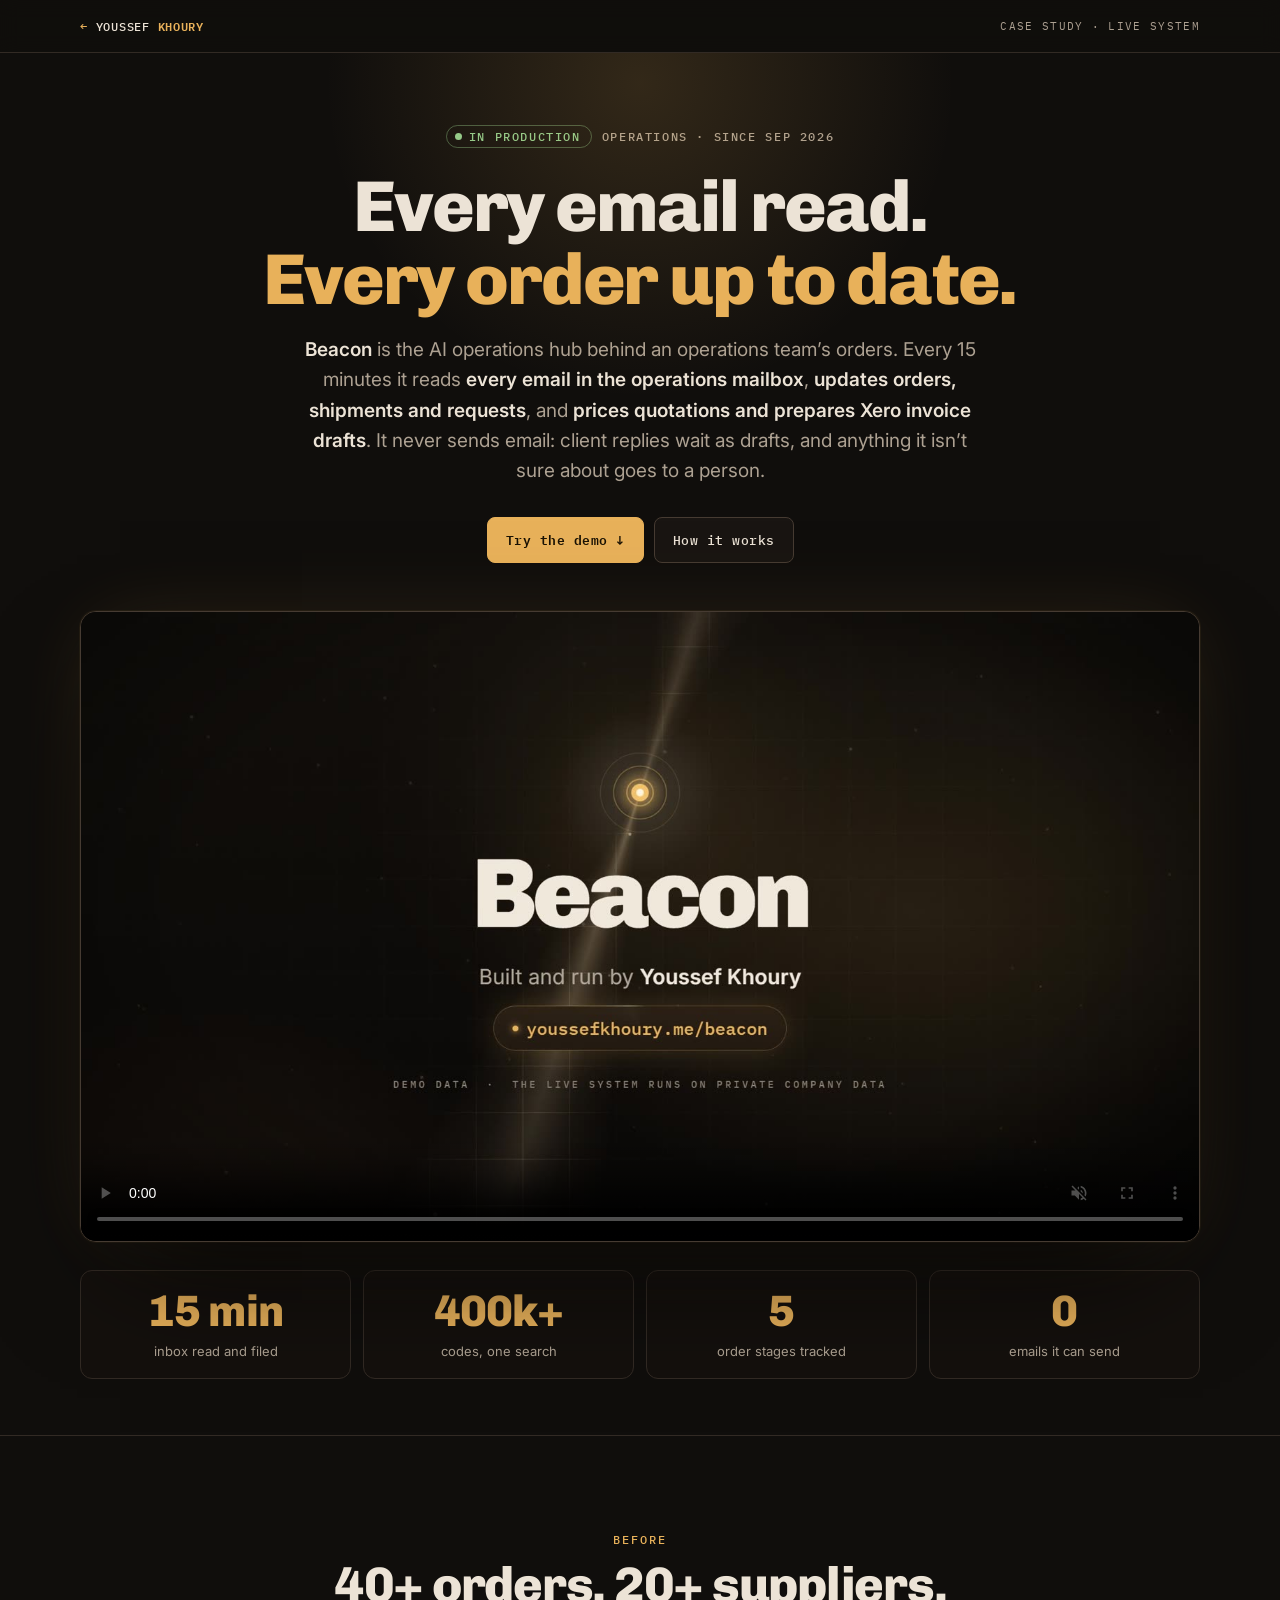
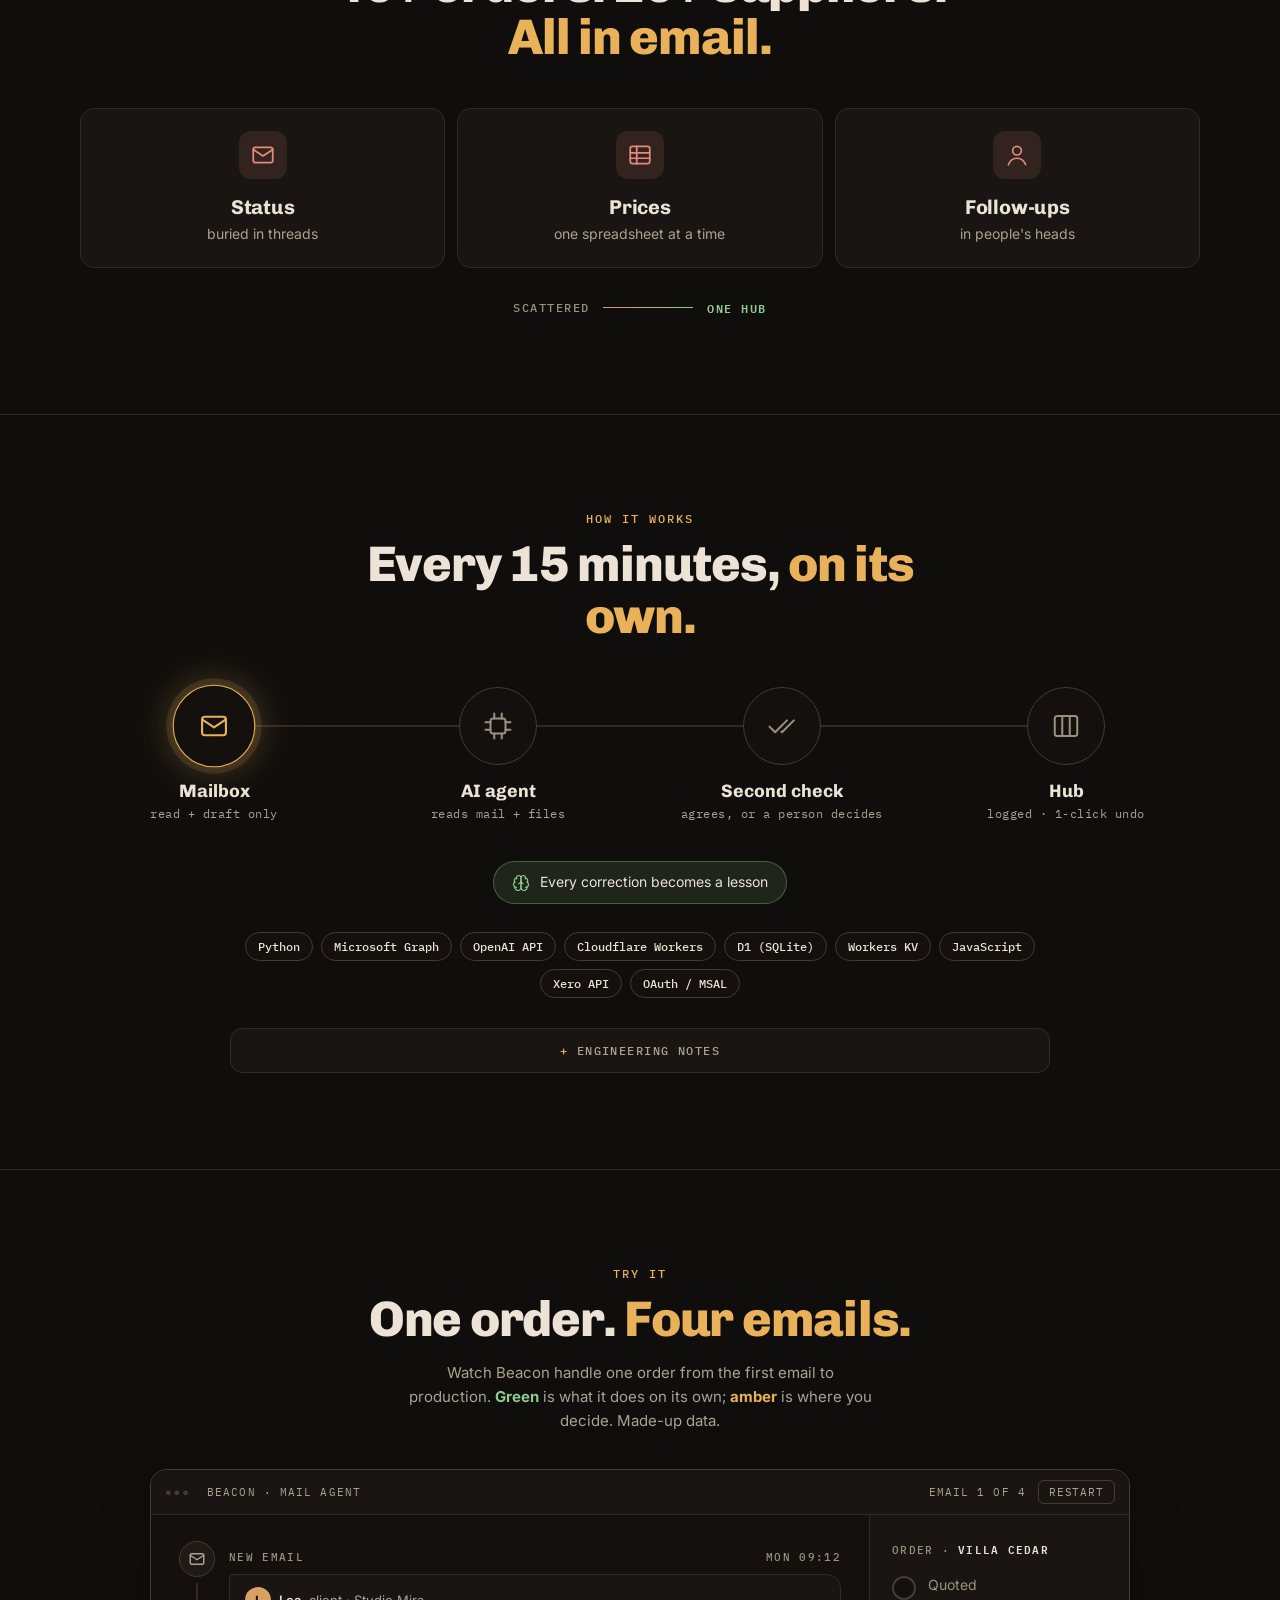
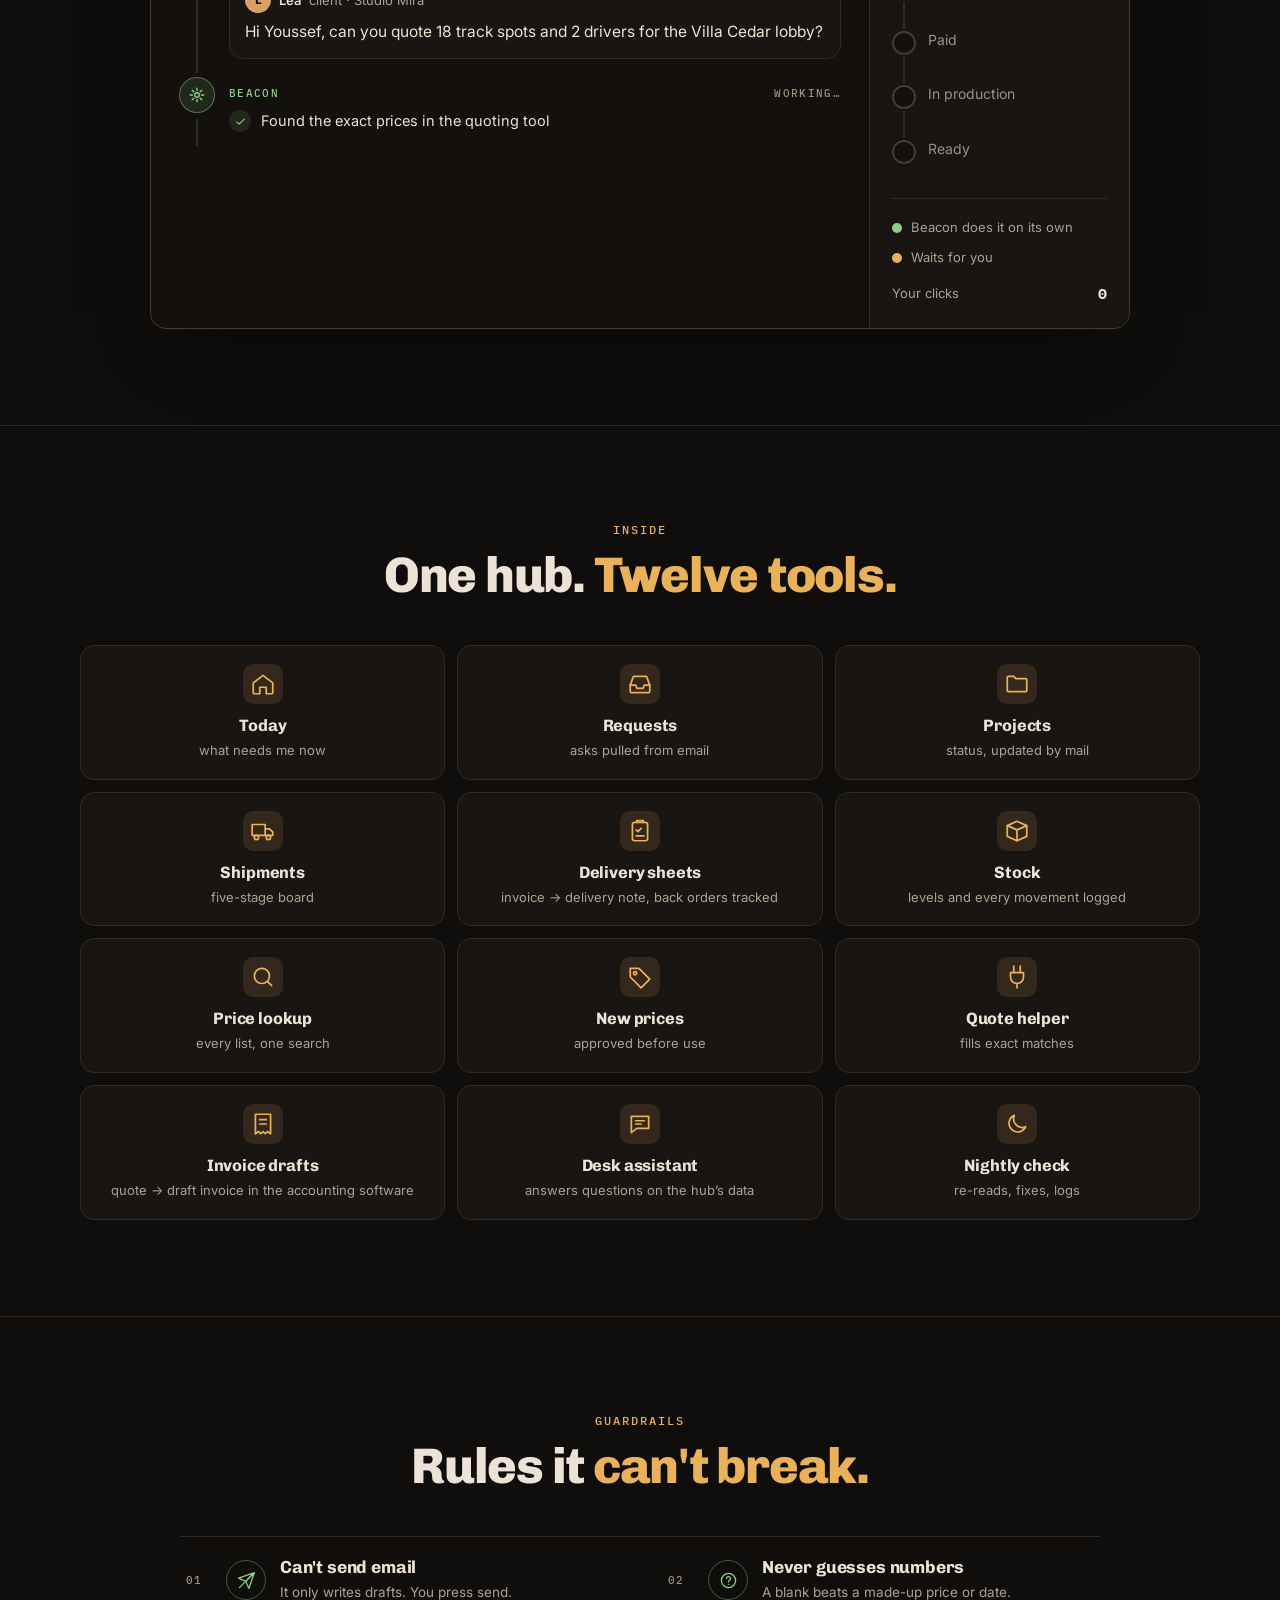
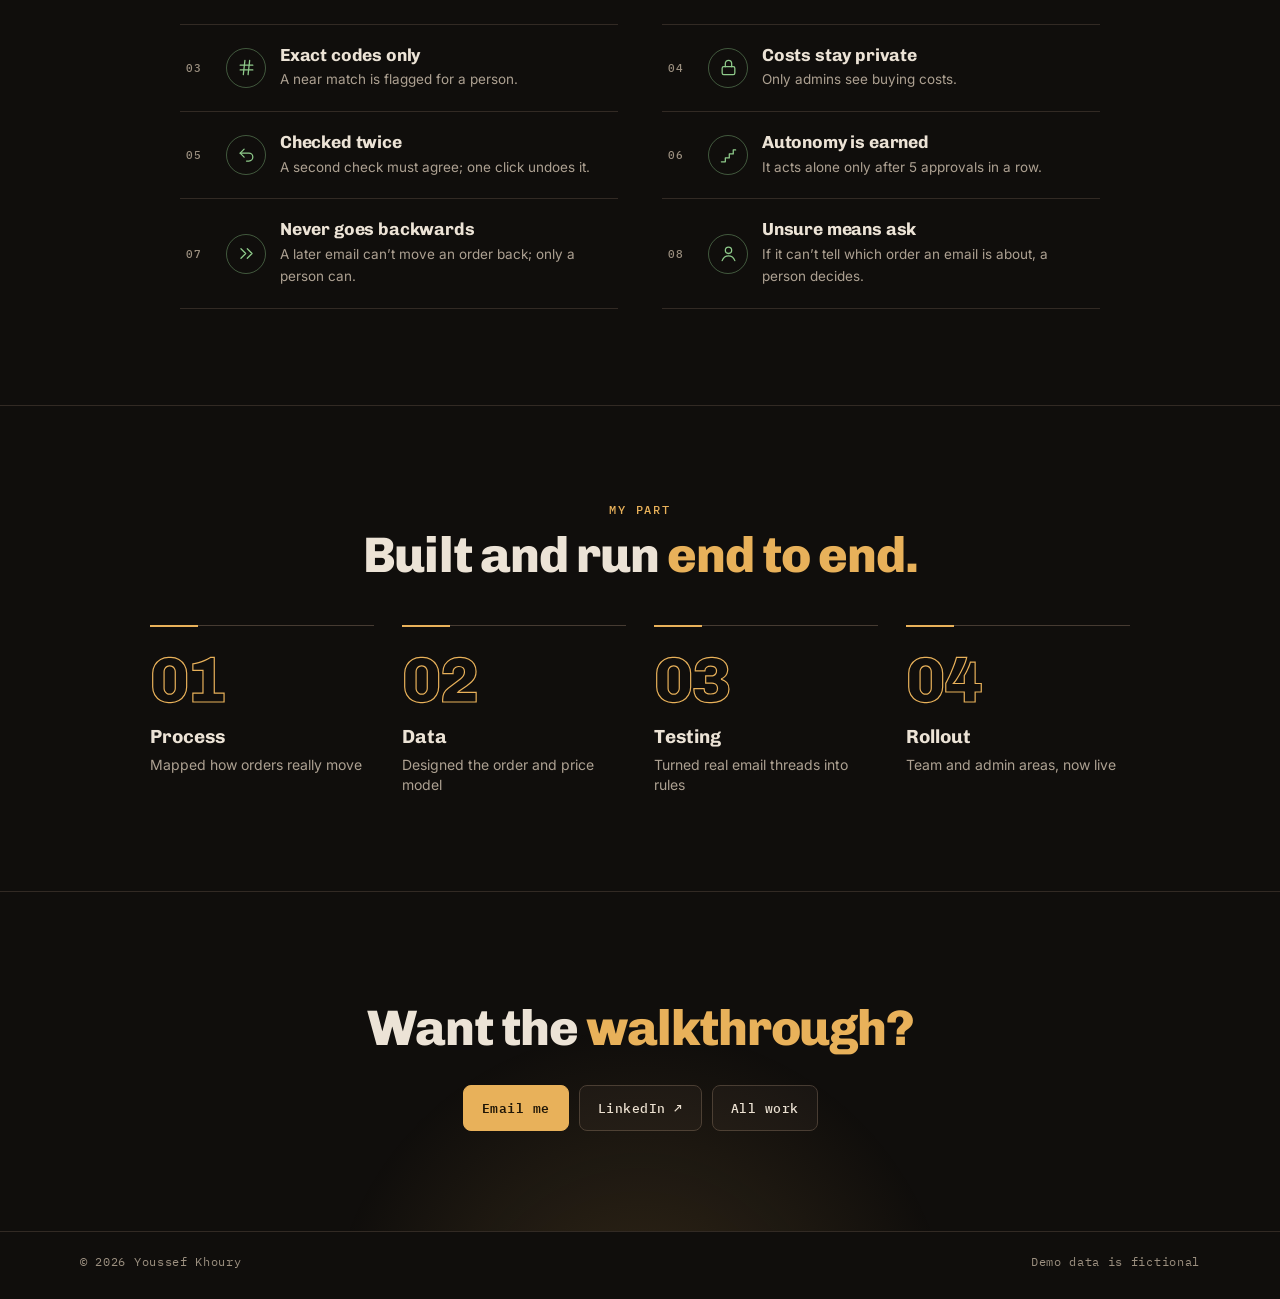
==== commit f7b48cf0: "Beacon: tools grid in the right section" ====
--- a/beacon/index.html
+++ b/beacon/index.html
@@ -446,18 +446,9 @@
       <span class="kick rv">Before</span>
       <h2 class="rv" style="--i:1">40+ orders. 20+ suppliers. <em>All in email.</em></h2>
       <div class="tiles t3">
-        <div class="tile sm rv" style="--i:0"><div class="badge"><svg class="ico" data-i="home"></svg></div><h3>Today</h3><p>what needs me now</p></div>
-        <div class="tile sm rv" style="--i:1"><div class="badge"><svg class="ico" data-i="inbox"></svg></div><h3>Requests</h3><p>asks pulled from email</p></div>
-        <div class="tile sm rv" style="--i:2"><div class="badge"><svg class="ico" data-i="folder"></svg></div><h3>Projects</h3><p>status, updated by mail</p></div>
-        <div class="tile sm rv" style="--i:3"><div class="badge"><svg class="ico" data-i="truck"></svg></div><h3>Shipments</h3><p>five-stage board</p></div>
-        <div class="tile sm rv" style="--i:4"><div class="badge"><svg class="ico" data-i="clip"></svg></div><h3>Delivery sheets</h3><p>invoice &rarr; delivery note, back orders tracked</p></div>
-        <div class="tile sm rv" style="--i:5"><div class="badge"><svg class="ico" data-i="box"></svg></div><h3>Stock</h3><p>levels and every movement logged</p></div>
-        <div class="tile sm rv" style="--i:6"><div class="badge"><svg class="ico" data-i="search"></svg></div><h3>Price lookup</h3><p>every list, one search</p></div>
-        <div class="tile sm rv" style="--i:7"><div class="badge"><svg class="ico" data-i="tag"></svg></div><h3>New prices</h3><p>approved before use</p></div>
-        <div class="tile sm rv" style="--i:8"><div class="badge"><svg class="ico" data-i="plug"></svg></div><h3>Quote helper</h3><p>fills exact matches</p></div>
-        <div class="tile sm rv" style="--i:9"><div class="badge"><svg class="ico" data-i="receipt"></svg></div><h3>Invoice drafts</h3><p>quote &rarr; draft invoice in the accounting software</p></div>
-        <div class="tile sm rv" style="--i:10"><div class="badge"><svg class="ico" data-i="chat"></svg></div><h3>Desk assistant</h3><p>answers questions on the hub&rsquo;s data</p></div>
-        <div class="tile sm rv" style="--i:11"><div class="badge"><svg class="ico" data-i="moon"></svg></div><h3>Nightly check</h3><p>re-reads, fixes, logs</p></div>
+        <div class="tile rv pop" style="--i:0"><div class="badge b"><svg class="ico" data-i="mail"></svg></div><h3>Status</h3><p>buried in threads</p></div>
+        <div class="tile rv pop" style="--i:1"><div class="badge b"><svg class="ico" data-i="sheet"></svg></div><h3>Prices</h3><p>one spreadsheet at a time</p></div>
+        <div class="tile rv pop" style="--i:2"><div class="badge b"><svg class="ico" data-i="user"></svg></div><h3>Follow-ups</h3><p>in people's heads</p></div>
       </div>
       <div class="shift rv" style="--i:3"><span>scattered</span><i></i><b>one hub</b></div>
     </div>
@@ -524,11 +515,14 @@
         <div class="tile sm rv" style="--i:1"><div class="badge"><svg class="ico" data-i="inbox"></svg></div><h3>Requests</h3><p>asks pulled from email</p></div>
         <div class="tile sm rv" style="--i:2"><div class="badge"><svg class="ico" data-i="folder"></svg></div><h3>Projects</h3><p>status, updated by mail</p></div>
         <div class="tile sm rv" style="--i:3"><div class="badge"><svg class="ico" data-i="truck"></svg></div><h3>Shipments</h3><p>five-stage board</p></div>
-        <div class="tile sm rv" style="--i:4"><div class="badge"><svg class="ico" data-i="search"></svg></div><h3>Price lookup</h3><p>every list, one search</p></div>
-        <div class="tile sm rv" style="--i:5"><div class="badge"><svg class="ico" data-i="tag"></svg></div><h3>New prices</h3><p>approved before use</p></div>
-        <div class="tile sm rv" style="--i:6"><div class="badge"><svg class="ico" data-i="plug"></svg></div><h3>Quote helper</h3><p>fills exact matches</p></div>
-        <div class="tile sm rv" style="--i:7"><div class="badge"><svg class="ico" data-i="receipt"></svg></div><h3>Invoice drafts</h3><p>quote &rarr; draft invoice in the accounting software</p></div>
-        <div class="tile sm rv" style="--i:8"><div class="badge"><svg class="ico" data-i="moon"></svg></div><h3>Nightly check</h3><p>re-reads, fixes, logs</p></div>
+        <div class="tile sm rv" style="--i:4"><div class="badge"><svg class="ico" data-i="clip"></svg></div><h3>Delivery sheets</h3><p>invoice &rarr; delivery note, back orders tracked</p></div>
+        <div class="tile sm rv" style="--i:5"><div class="badge"><svg class="ico" data-i="box"></svg></div><h3>Stock</h3><p>levels and every movement logged</p></div>
+        <div class="tile sm rv" style="--i:6"><div class="badge"><svg class="ico" data-i="search"></svg></div><h3>Price lookup</h3><p>every list, one search</p></div>
+        <div class="tile sm rv" style="--i:7"><div class="badge"><svg class="ico" data-i="tag"></svg></div><h3>New prices</h3><p>approved before use</p></div>
+        <div class="tile sm rv" style="--i:8"><div class="badge"><svg class="ico" data-i="plug"></svg></div><h3>Quote helper</h3><p>fills exact matches</p></div>
+        <div class="tile sm rv" style="--i:9"><div class="badge"><svg class="ico" data-i="receipt"></svg></div><h3>Invoice drafts</h3><p>quote &rarr; draft invoice in the accounting software</p></div>
+        <div class="tile sm rv" style="--i:10"><div class="badge"><svg class="ico" data-i="chat"></svg></div><h3>Desk assistant</h3><p>answers questions on the hub&rsquo;s data</p></div>
+        <div class="tile sm rv" style="--i:11"><div class="badge"><svg class="ico" data-i="moon"></svg></div><h3>Nightly check</h3><p>re-reads, fixes, logs</p></div>
       </div>
     </div>
   </section>
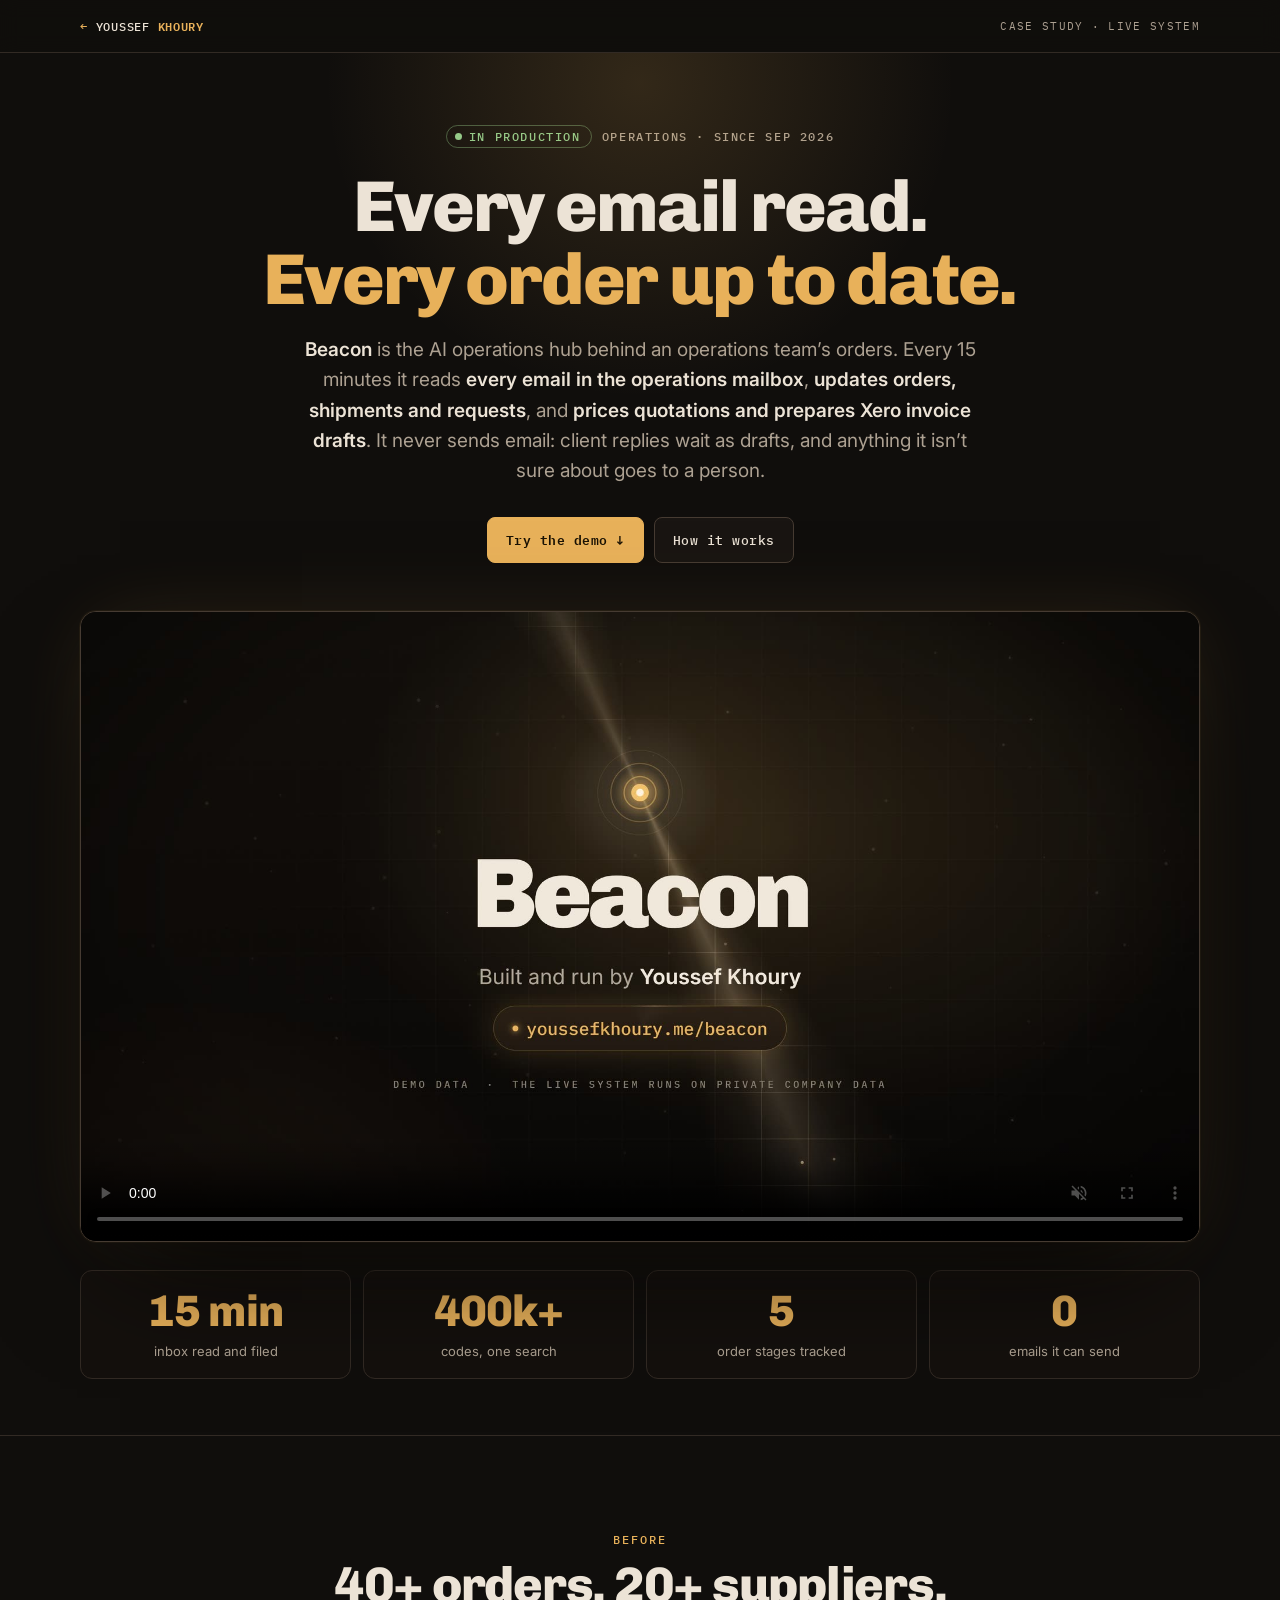
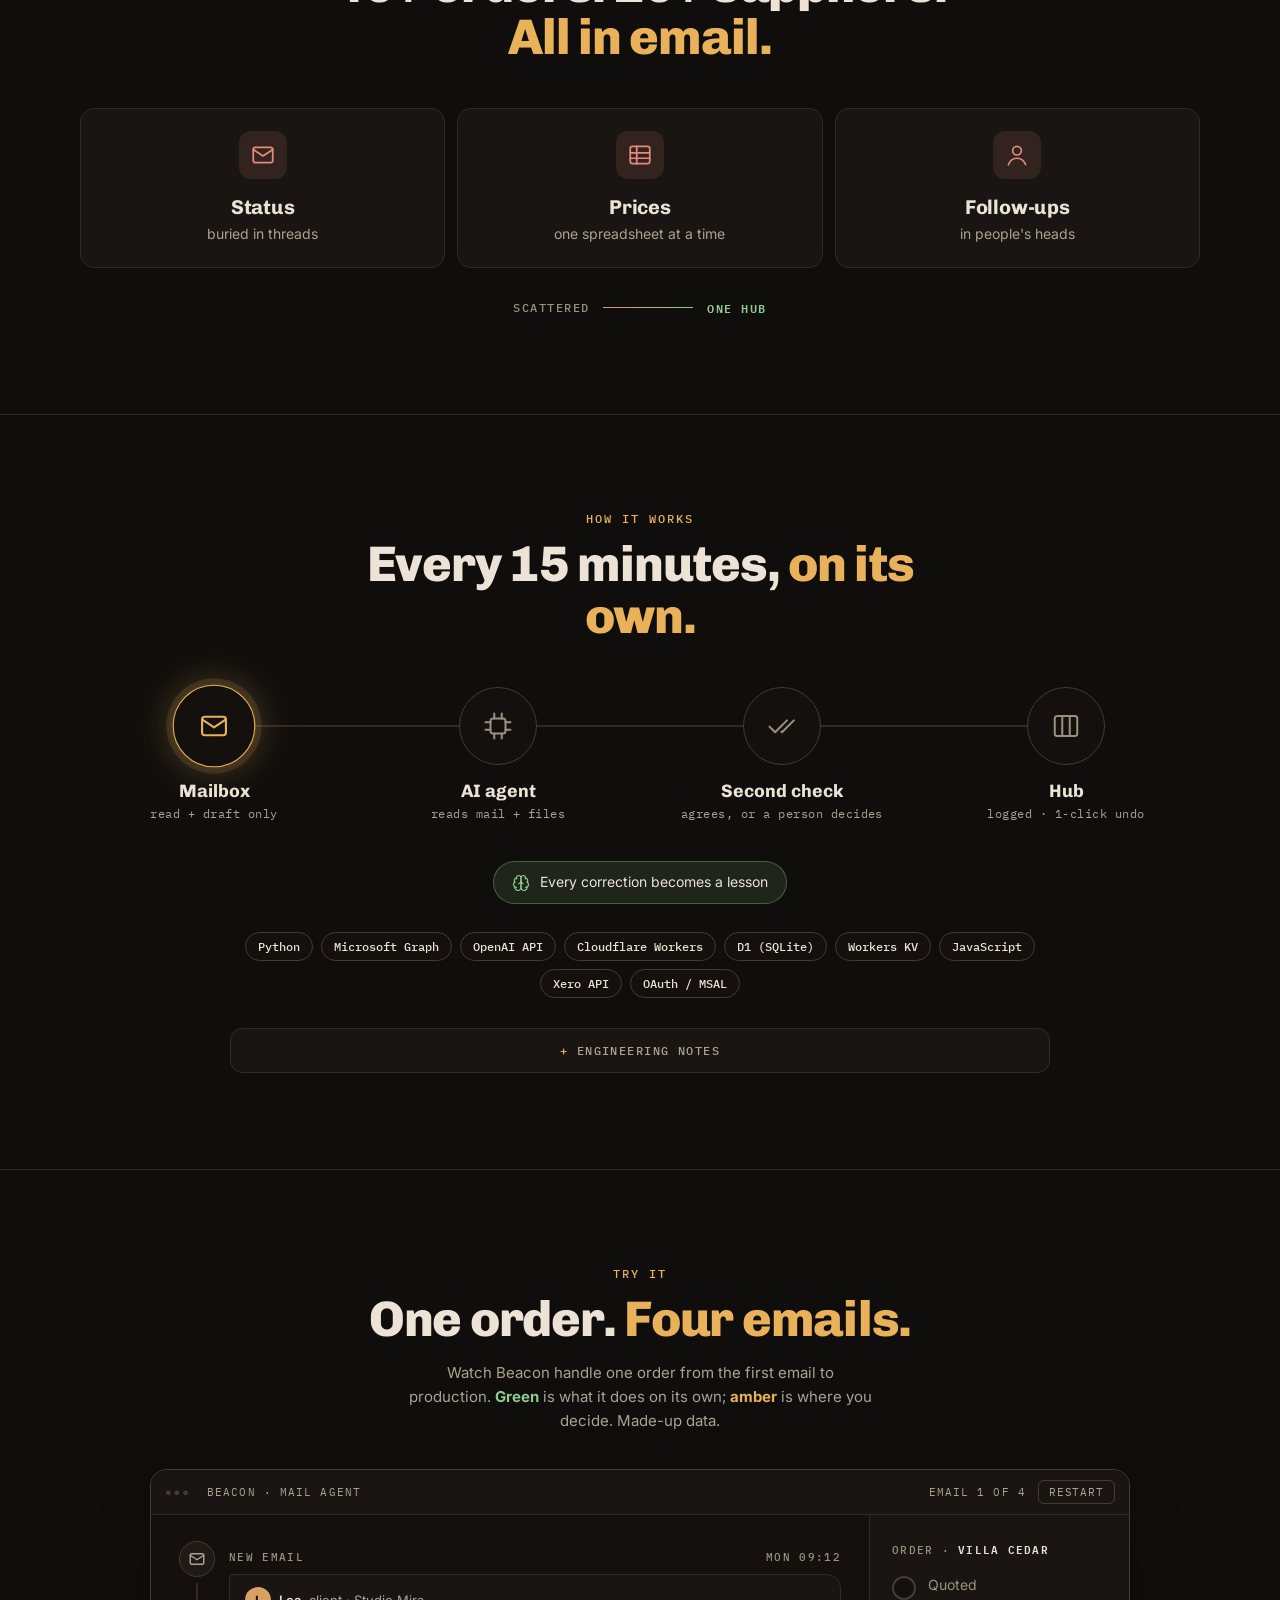
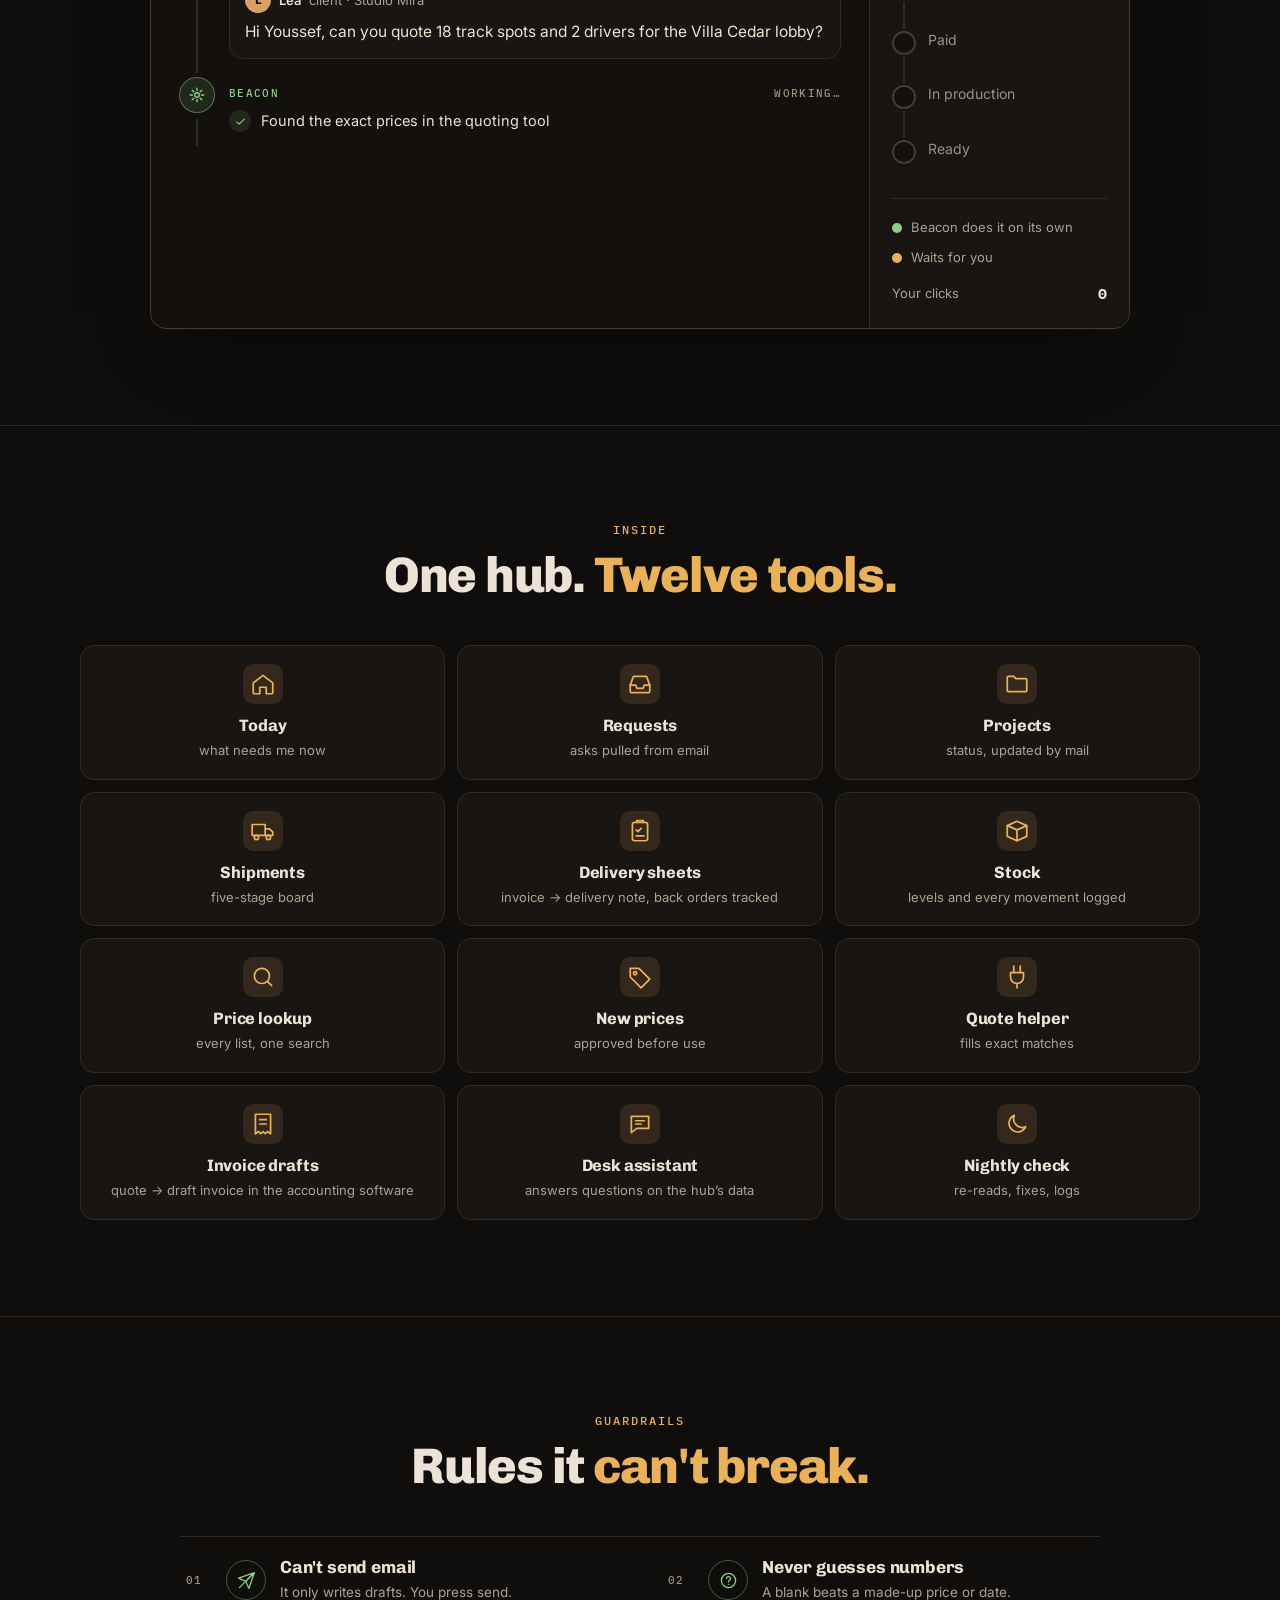
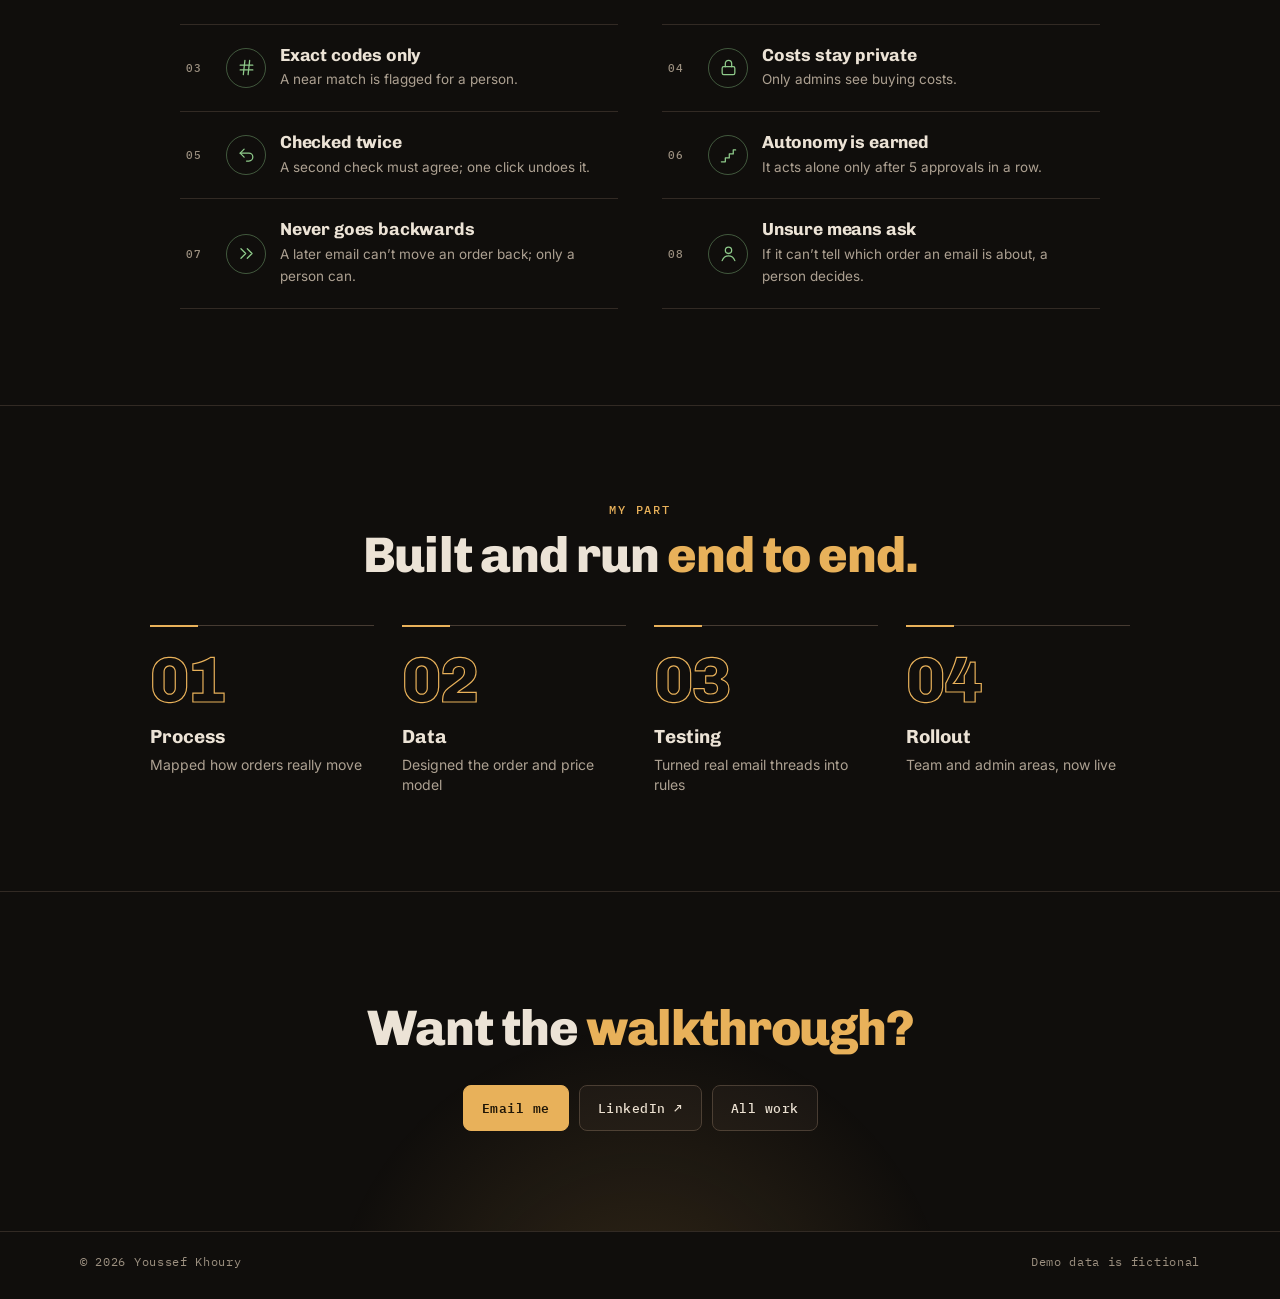
==== commit df1aaef0: "Beacon reel: shorter 19s cut, three steps, sharper 1080p" ====
--- a/beacon/index.html
+++ b/beacon/index.html
@@ -427,8 +427,8 @@
       </div>
       <div class="reel-wrap">
         <div class="reel" id="reel">
-          <video id="reel-v" controls muted loop playsinline preload="metadata" poster="../assets/beacon-reel-poster.jpg" aria-label="35-second walkthrough of Beacon with made-up data">
-            <source src="../assets/beacon-reel.mp4" type="video/mp4" />
+          <video id="reel-v" controls muted loop playsinline preload="metadata" poster="../assets/beacon-reel-poster.jpg?v=2" aria-label="19-second walkthrough of Beacon with made-up data">
+            <source src="../assets/beacon-reel.mp4?v=2" type="video/mp4" />
           </video>
         </div>
       </div>
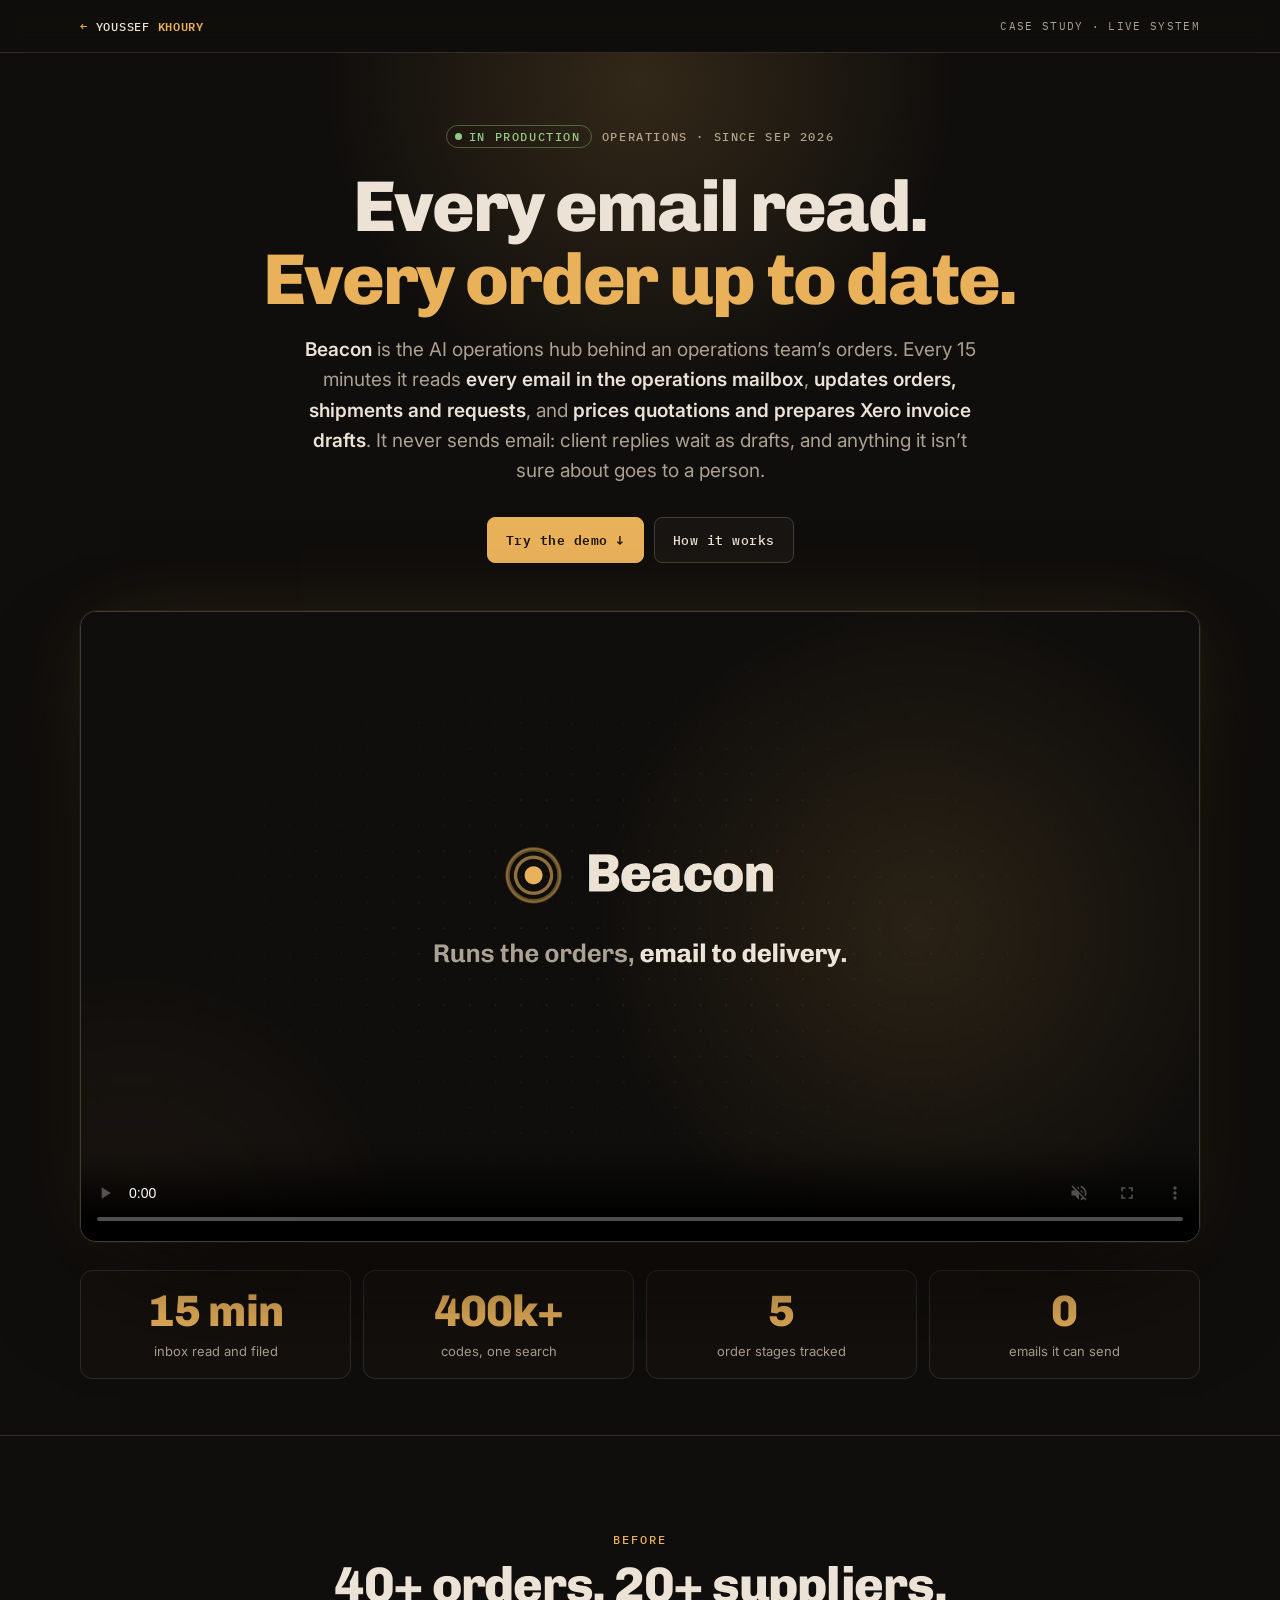
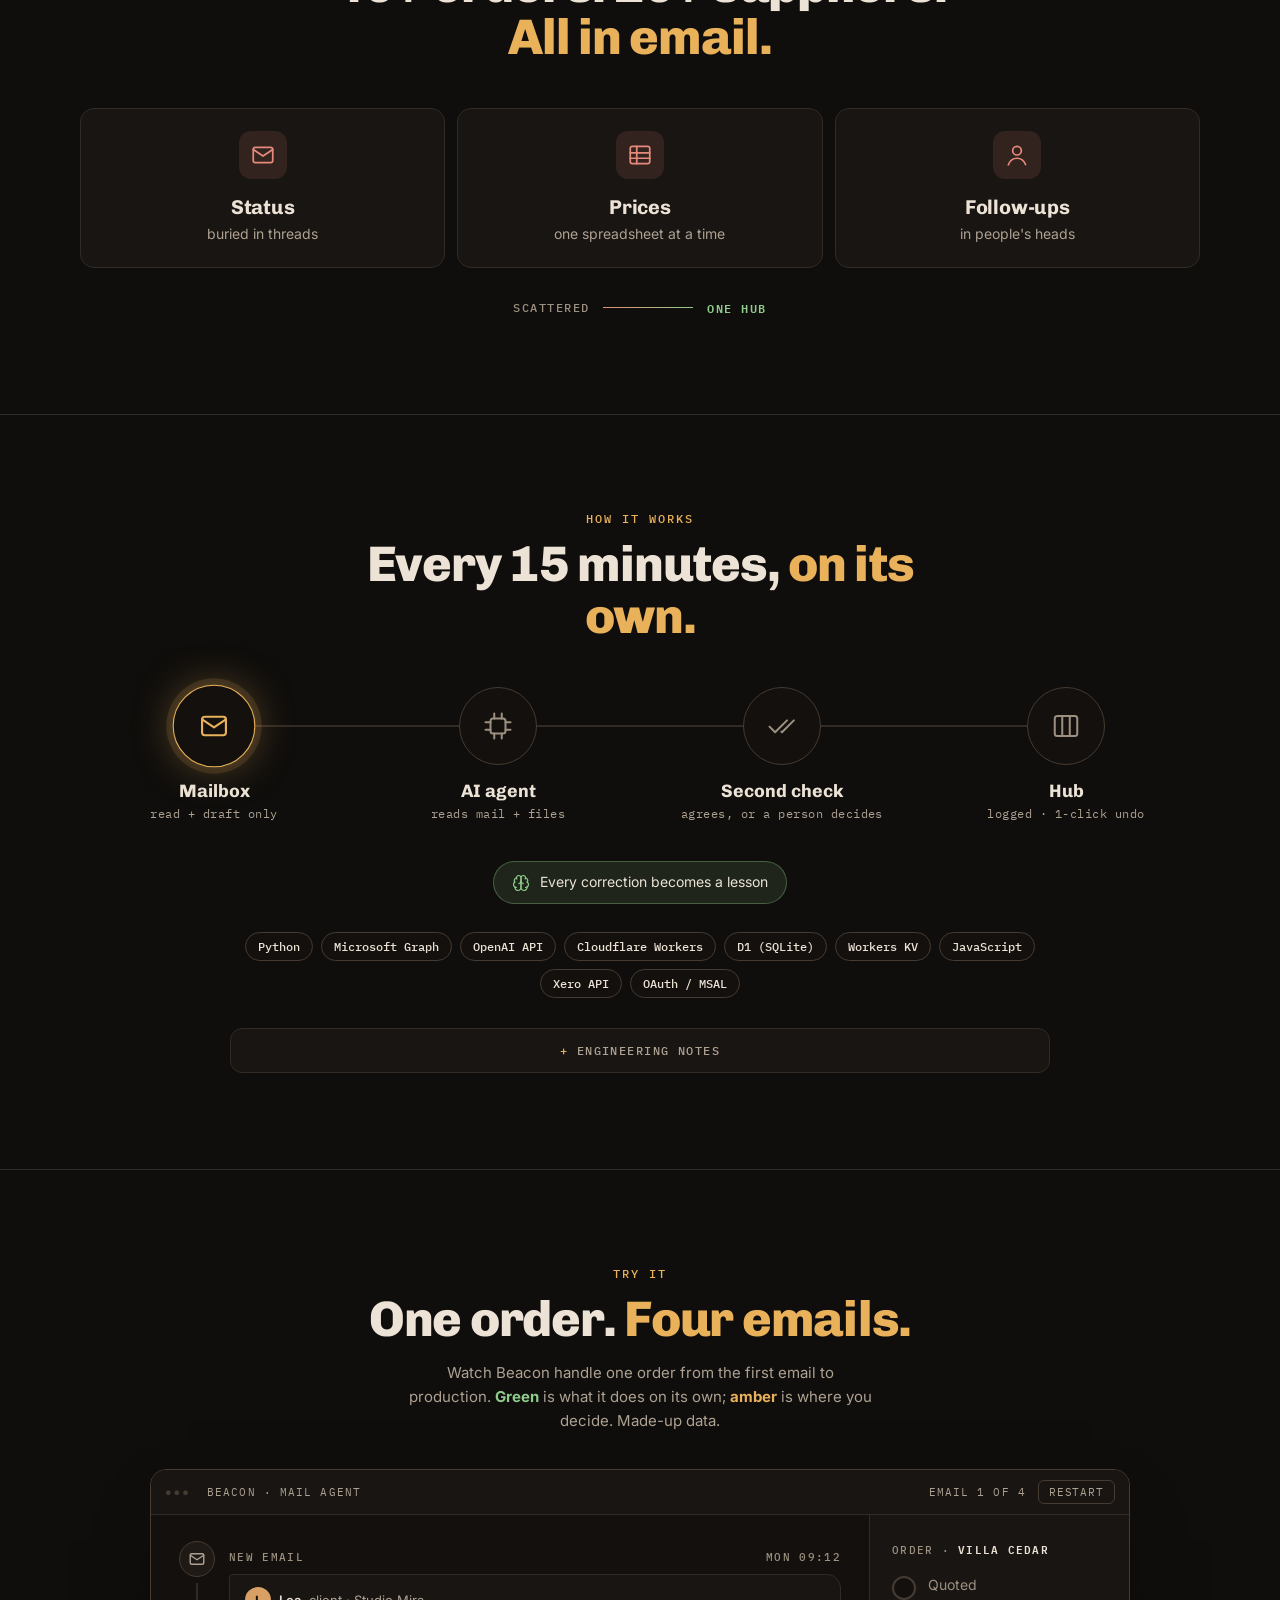
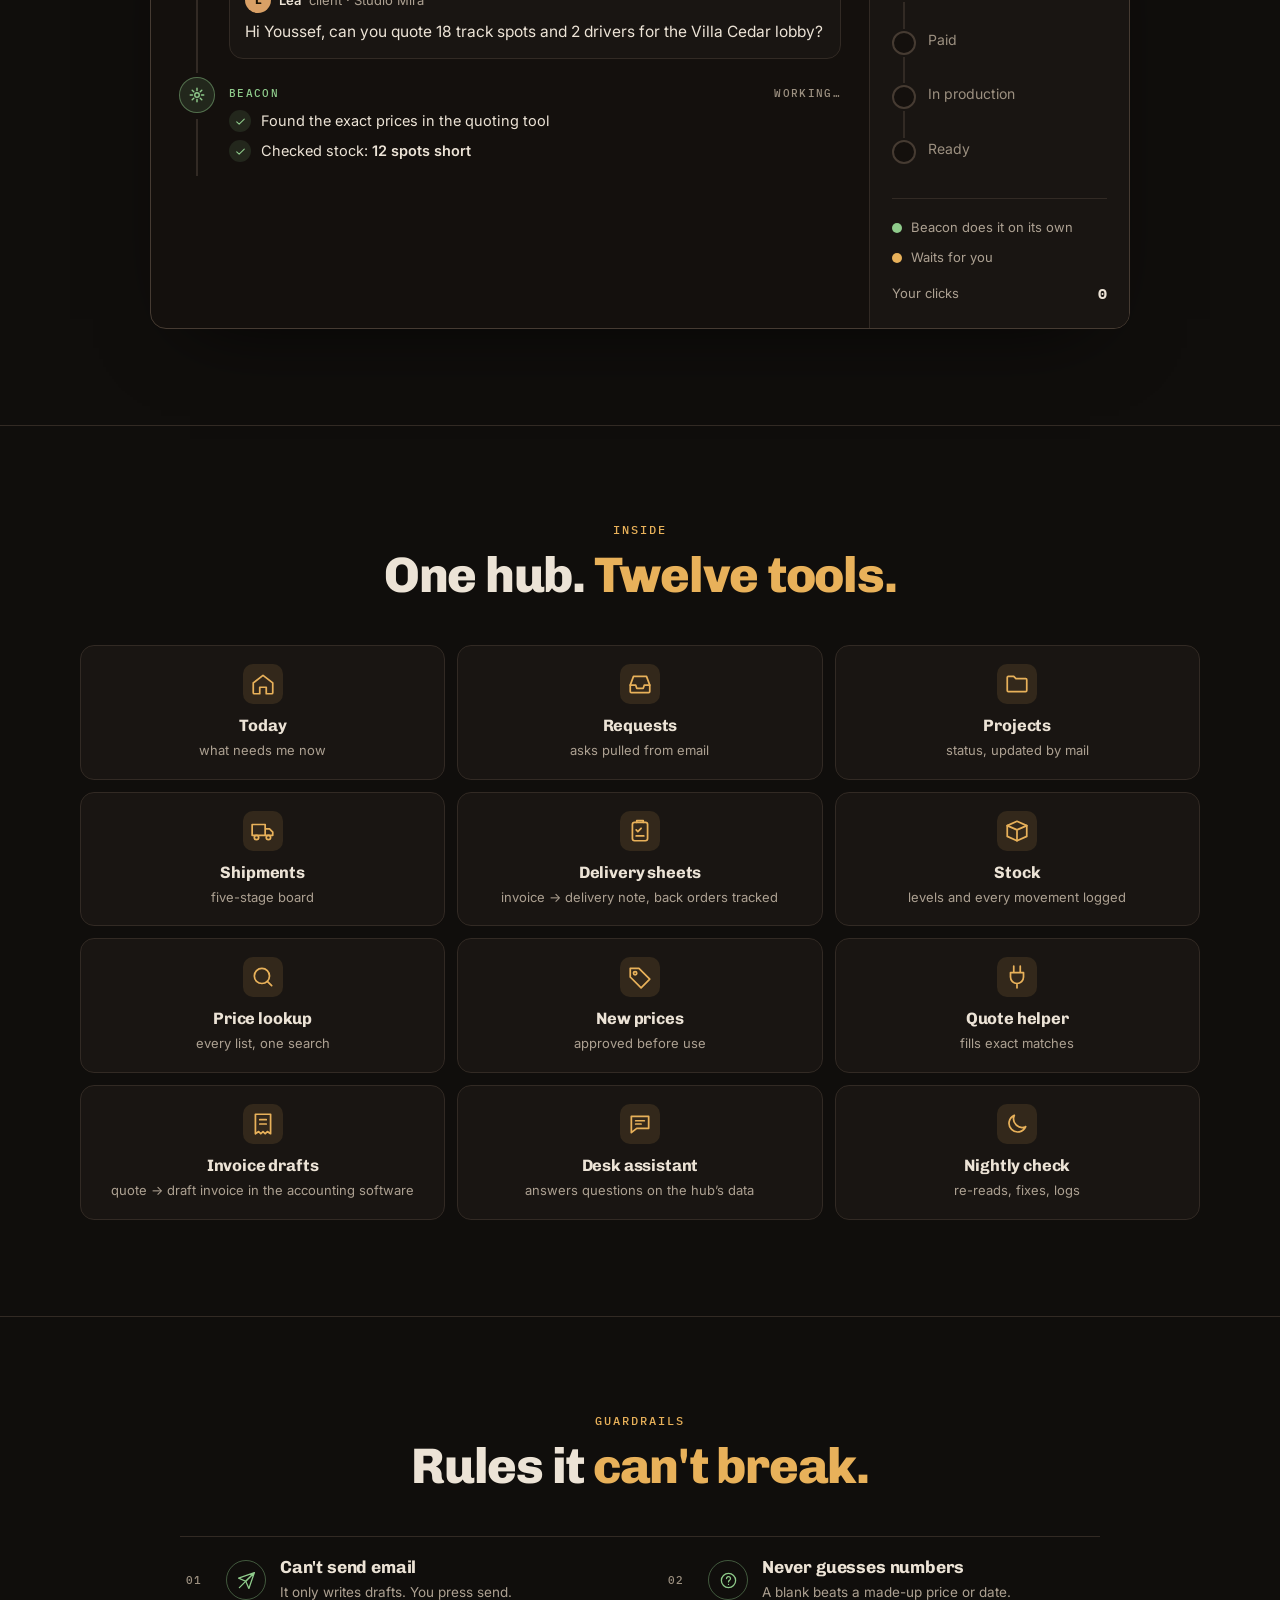
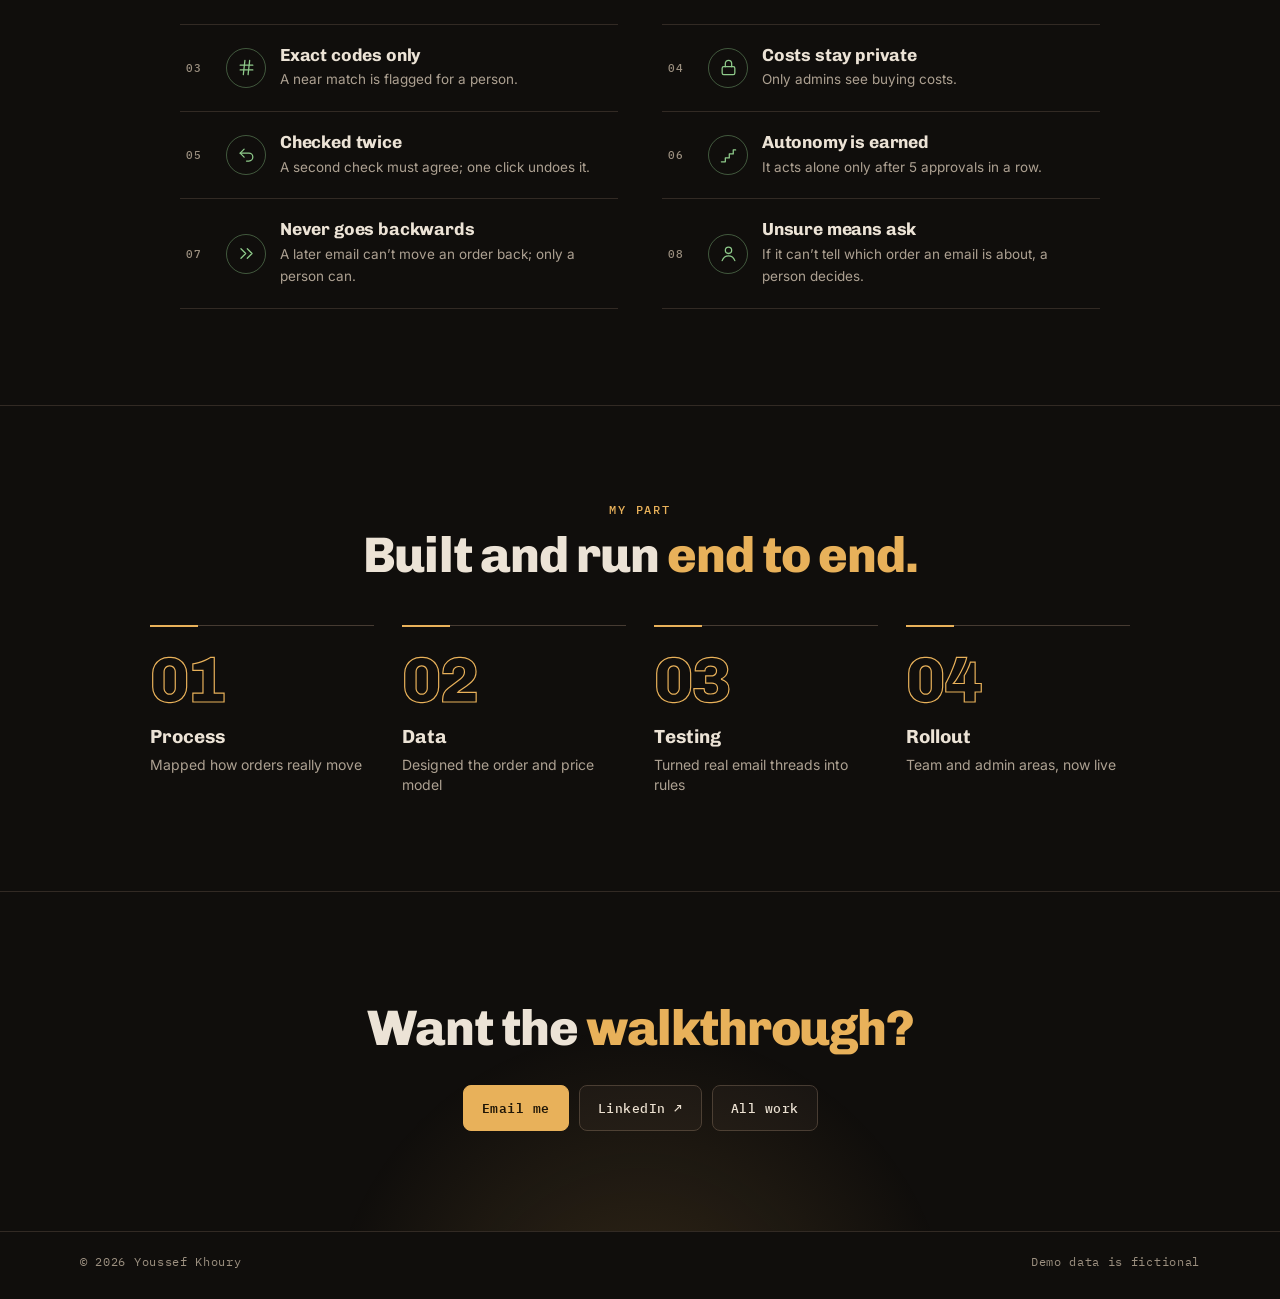
==== commit 0d560ff1: "Beacon: new 52-second walkthrough reel" ====
--- a/beacon/index.html
+++ b/beacon/index.html
@@ -427,8 +427,8 @@
       </div>
       <div class="reel-wrap">
         <div class="reel" id="reel">
-          <video id="reel-v" controls muted loop playsinline preload="metadata" poster="../assets/beacon-reel-poster.jpg?v=2" aria-label="19-second walkthrough of Beacon with made-up data">
-            <source src="../assets/beacon-reel.mp4?v=2" type="video/mp4" />
+          <video id="reel-v" controls muted loop playsinline preload="metadata" poster="../assets/beacon-reel-poster.jpg?v=3" aria-label="52-second walkthrough of Beacon with made-up data">
+            <source src="../assets/beacon-reel.mp4?v=3" type="video/mp4" />
           </video>
         </div>
       </div>
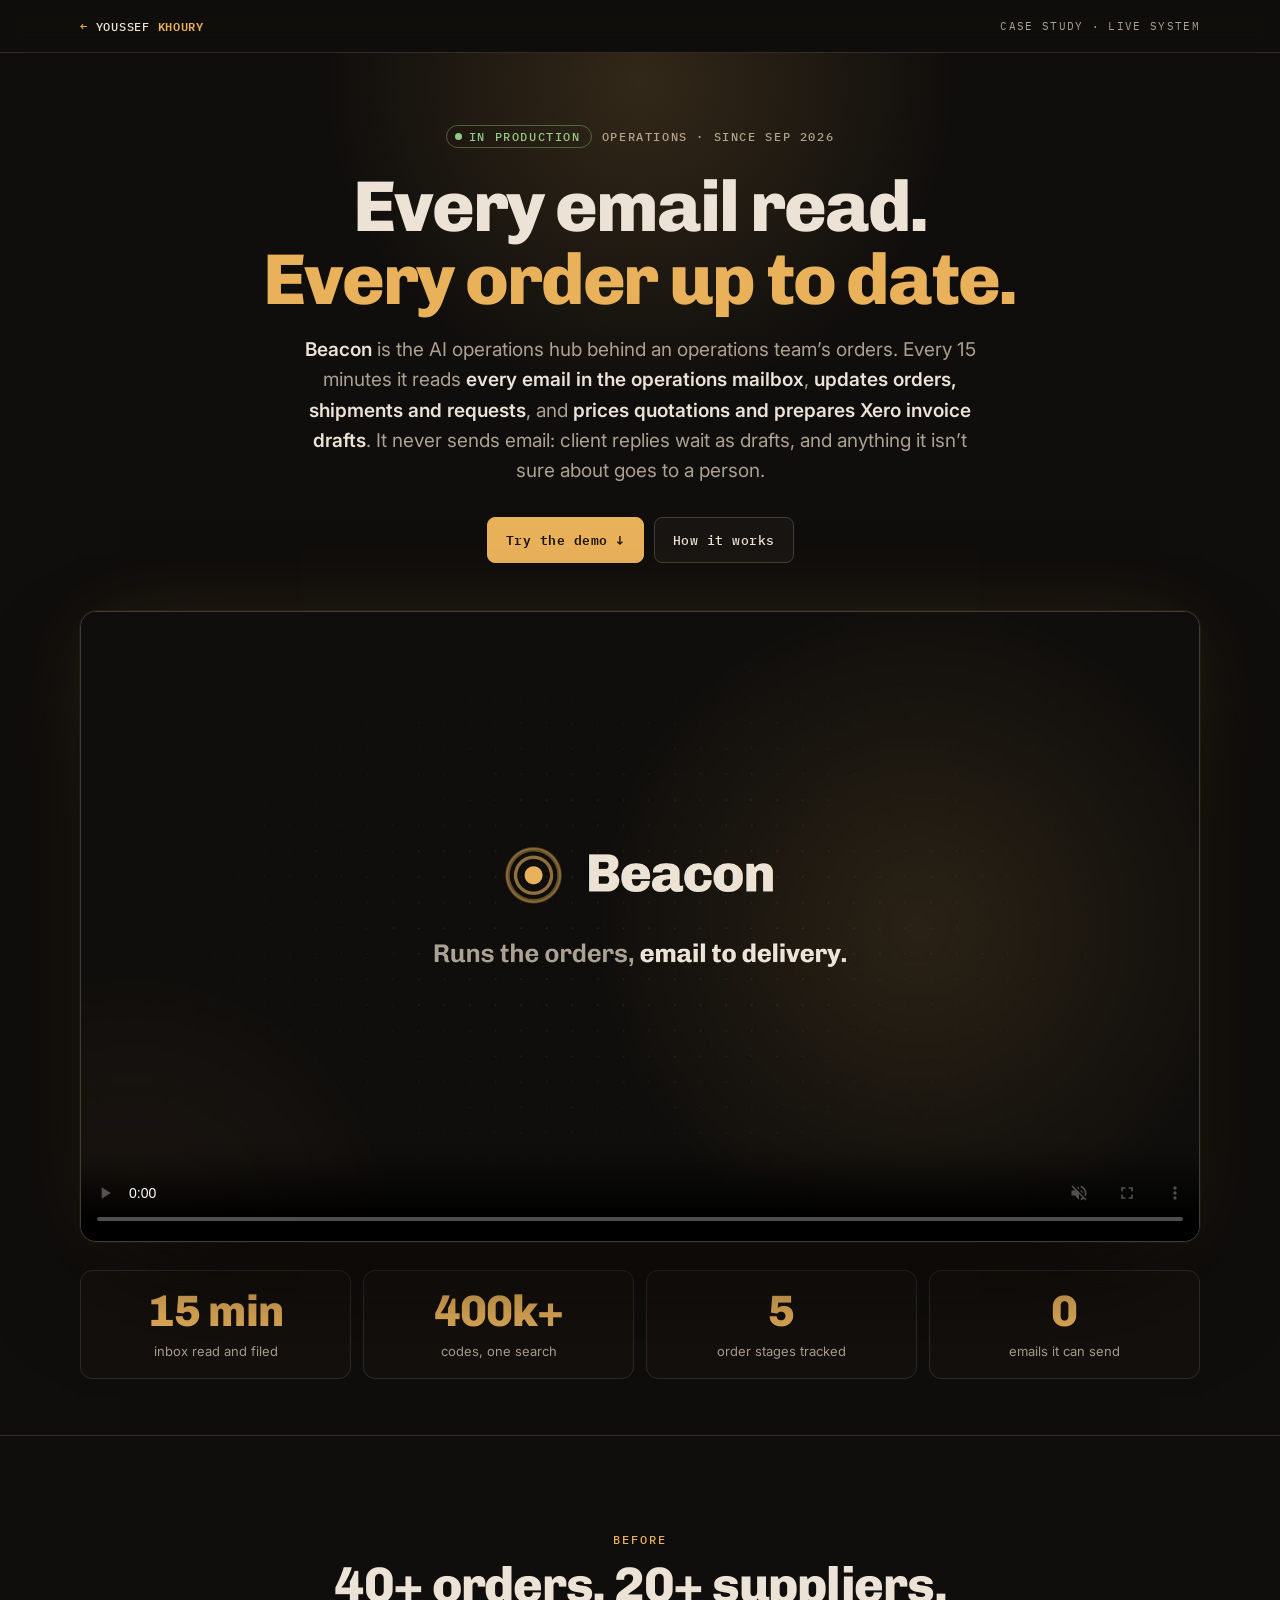
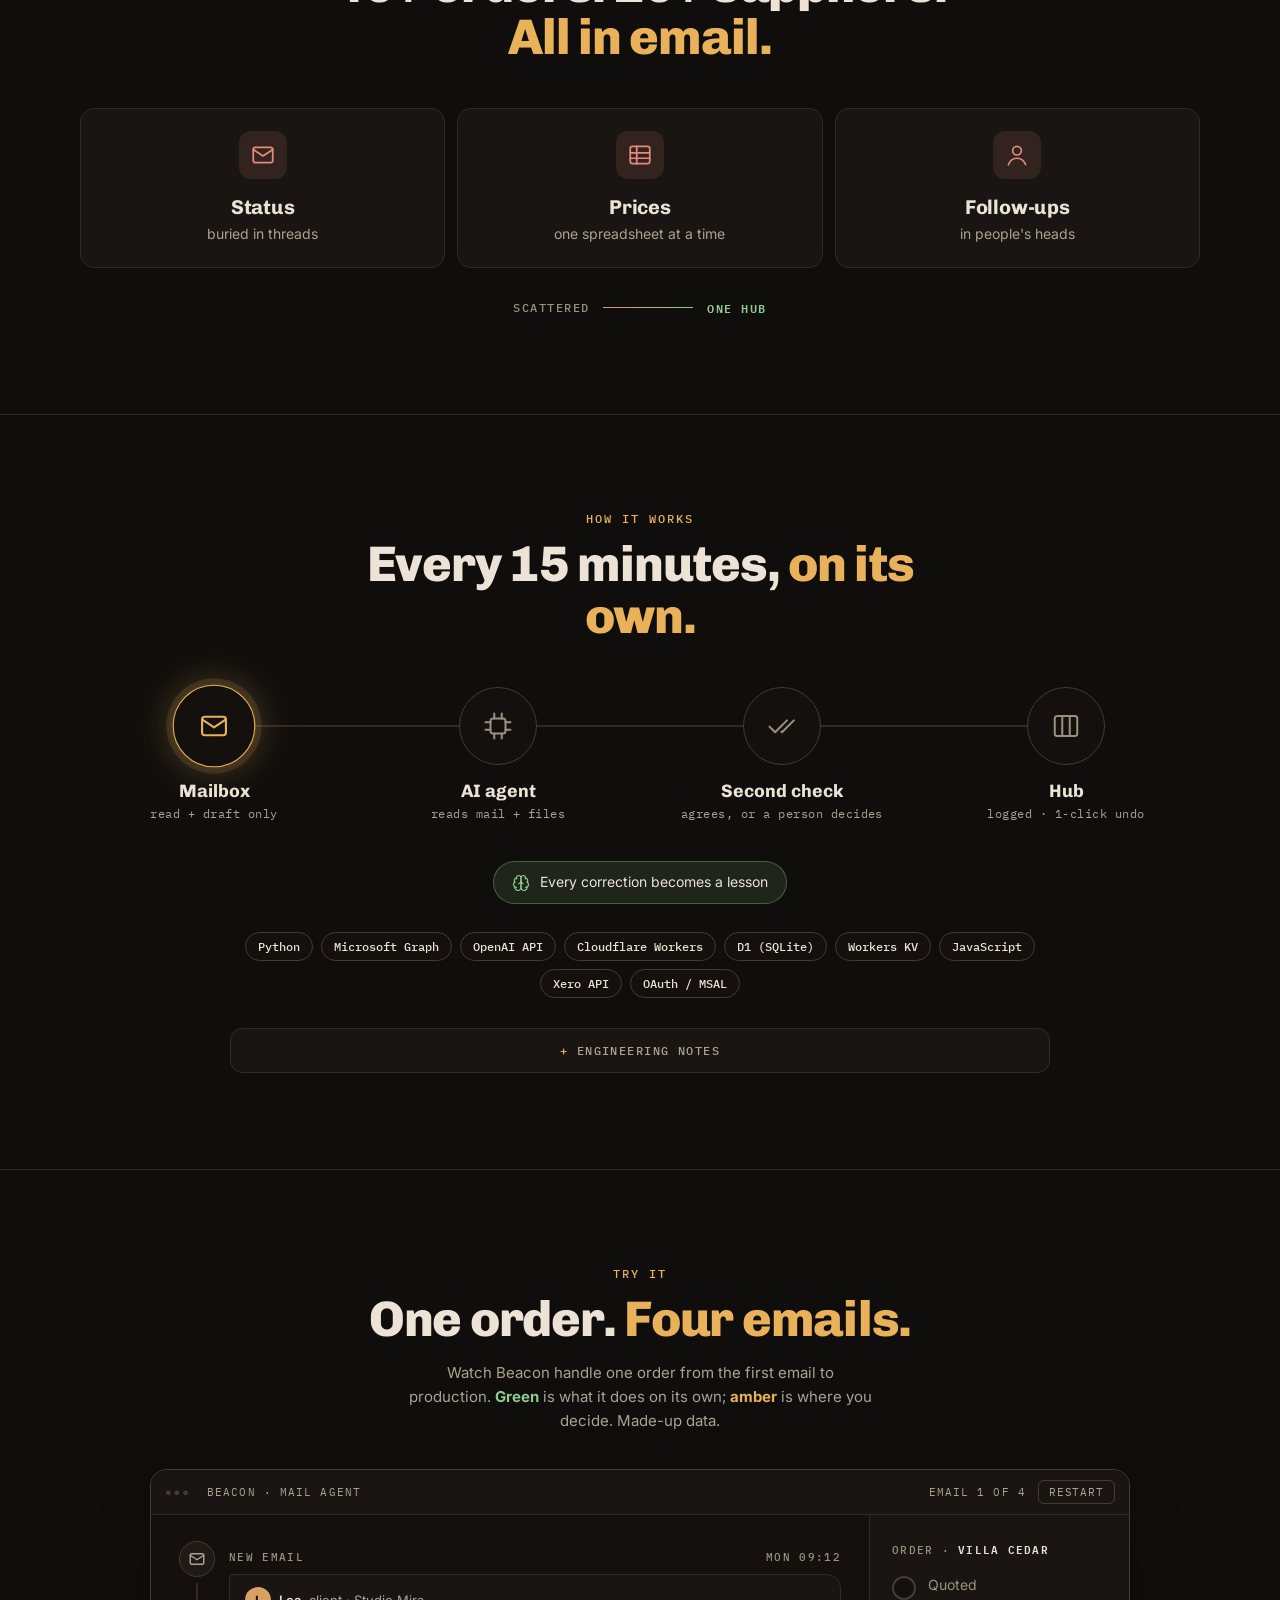
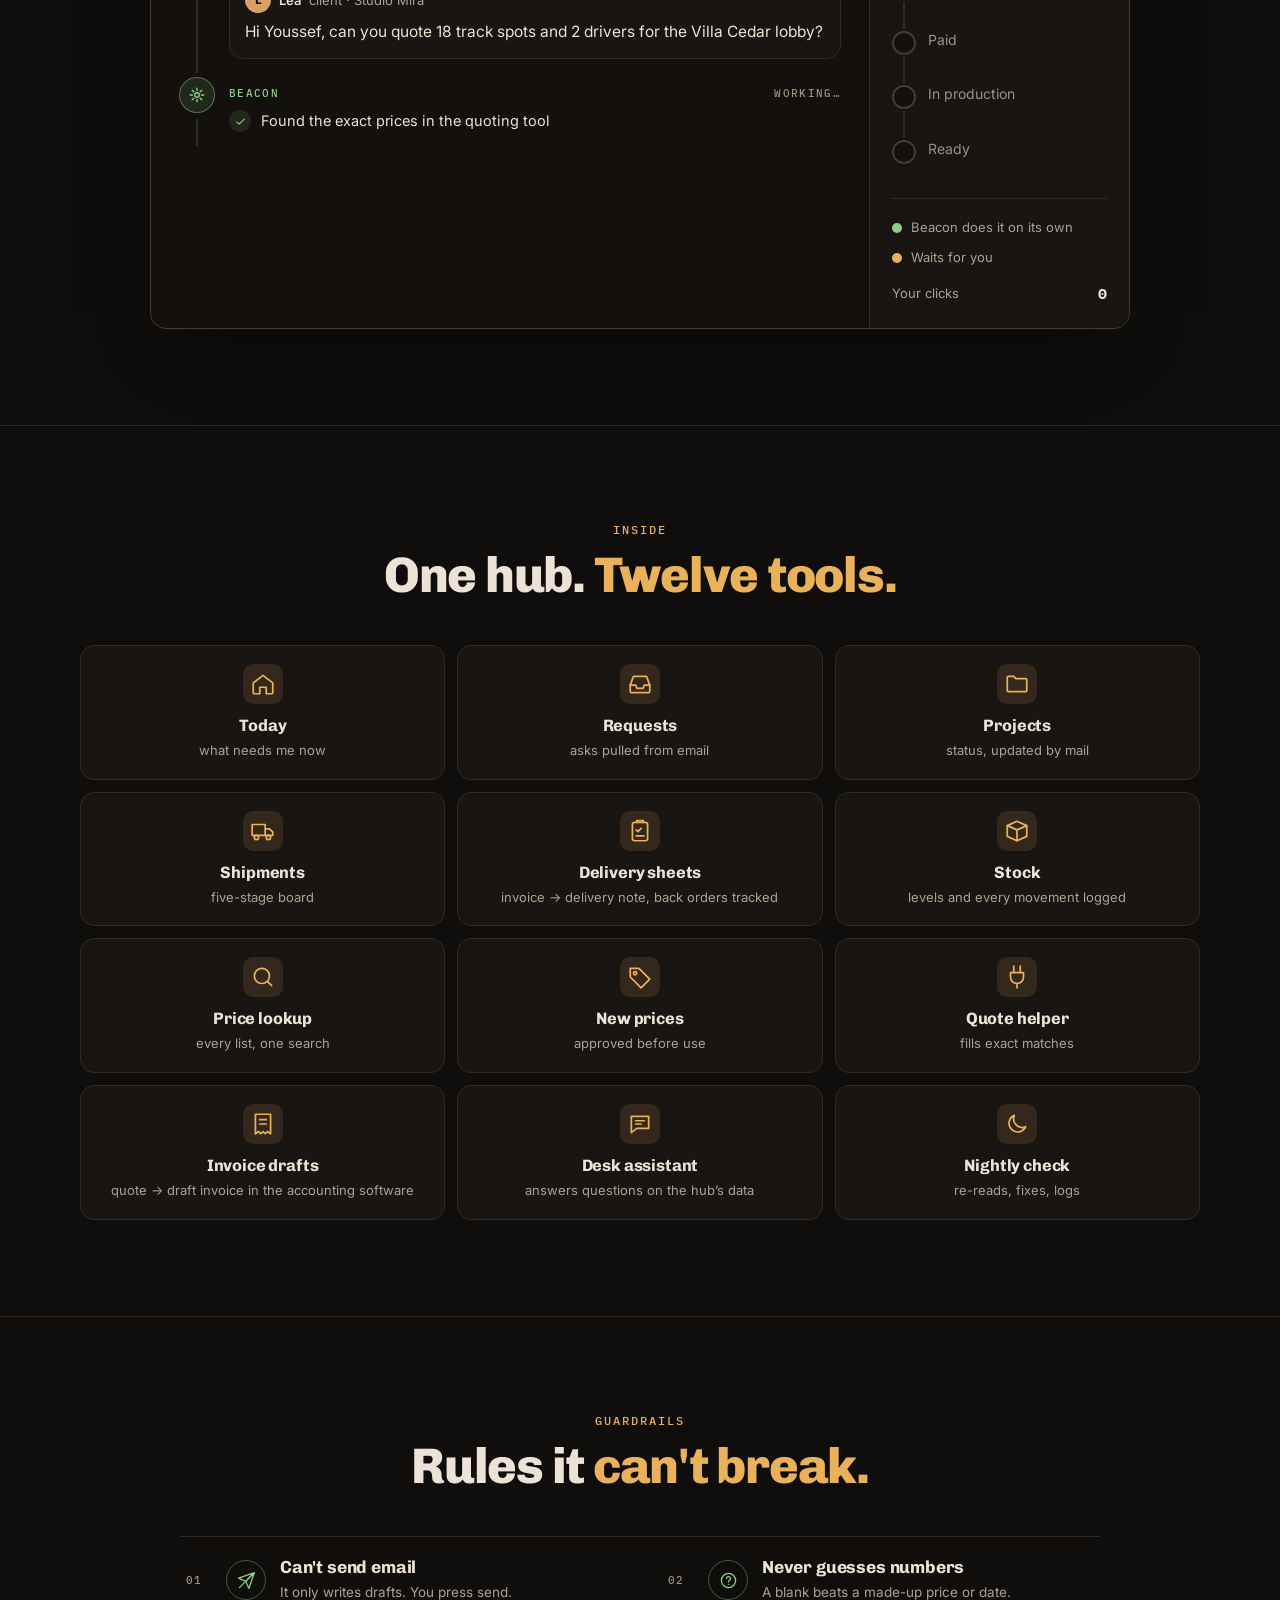
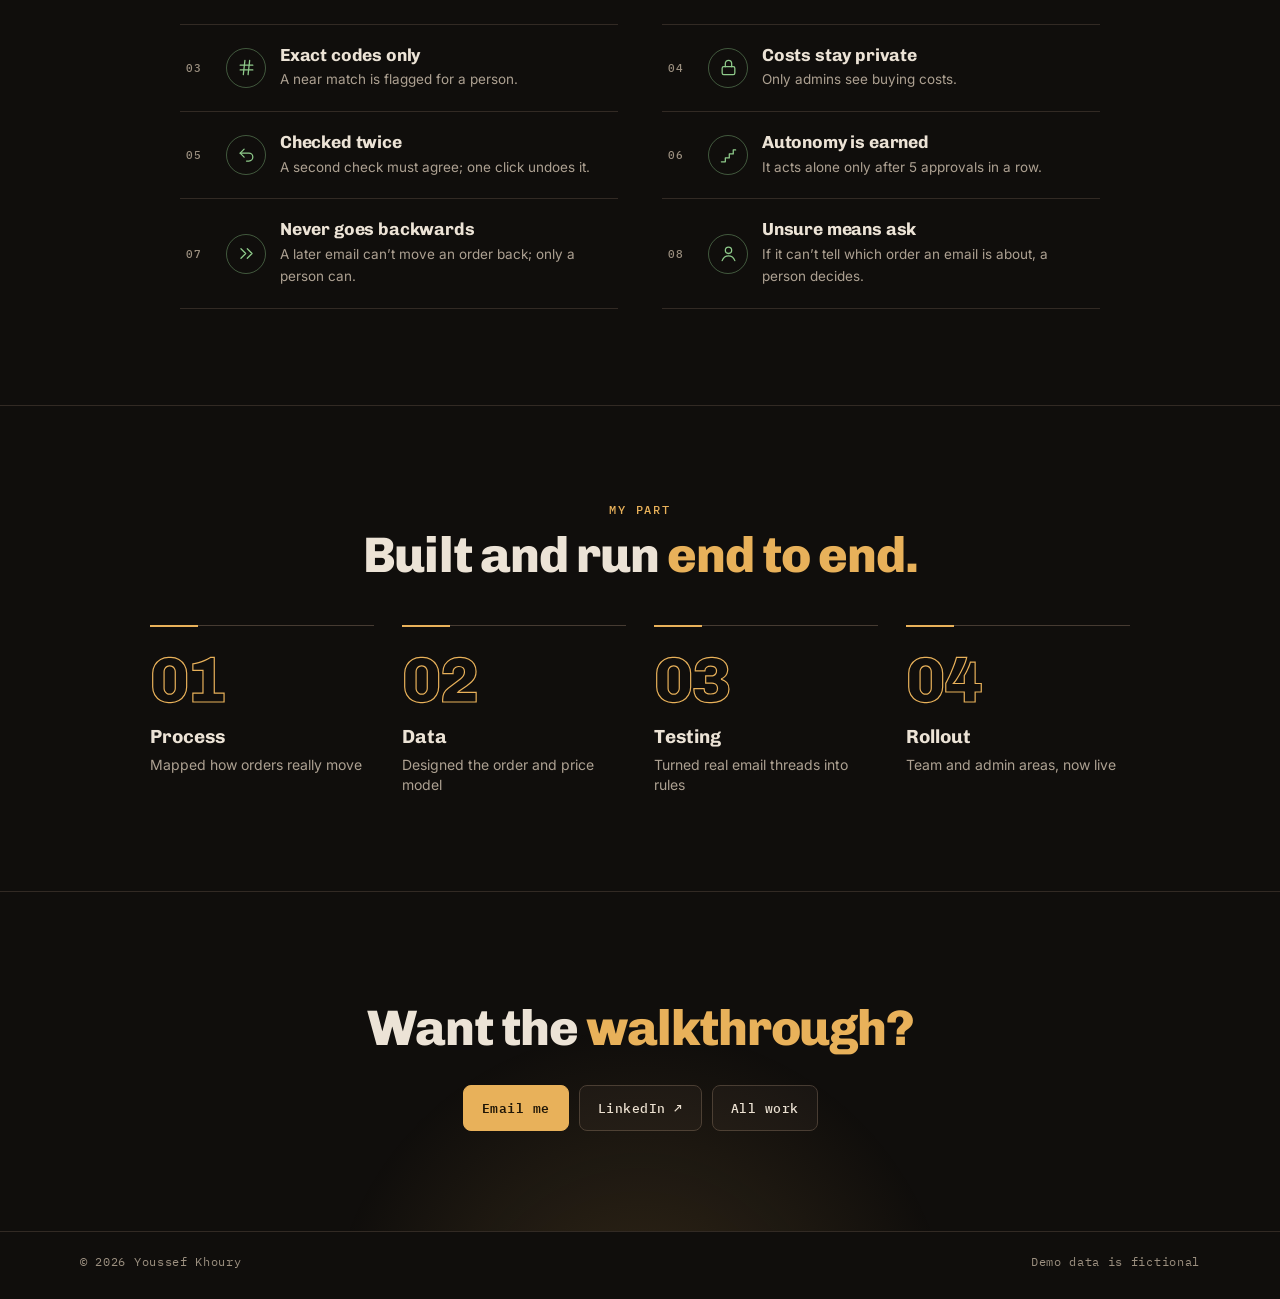
==== commit d600491e: "Larger small labels and bigger click areas on tabs and links" ====
--- a/beacon/index.html
+++ b/beacon/index.html
@@ -70,7 +70,7 @@
 /* top bar */
 .topbar { position: sticky; top: 0; z-index: 20; background: rgba(16,14,12,.86); backdrop-filter: blur(10px); -webkit-backdrop-filter: blur(10px); border-bottom: 1px solid var(--line); }
 .topbar .shell { display: flex; align-items: center; justify-content: space-between; height: 52px; gap: 12px; }
-.back { display: inline-flex; align-items: center; gap: 8px; text-decoration: none; font: 500 12px var(--mono); letter-spacing: .06em; color: var(--ink); }
+.back { display: inline-flex; align-items: center; gap: 8px; padding: 8px 0; margin: -8px 0; text-decoration: none; font: 500 12px var(--mono); letter-spacing: .06em; color: var(--ink); }
 .back b { color: var(--accent); font-weight: 600; }
 .back:hover span.arr { transform: translateX(-3px); }
 .back span.arr { transition: transform .2s var(--ease); color: var(--accent); }
